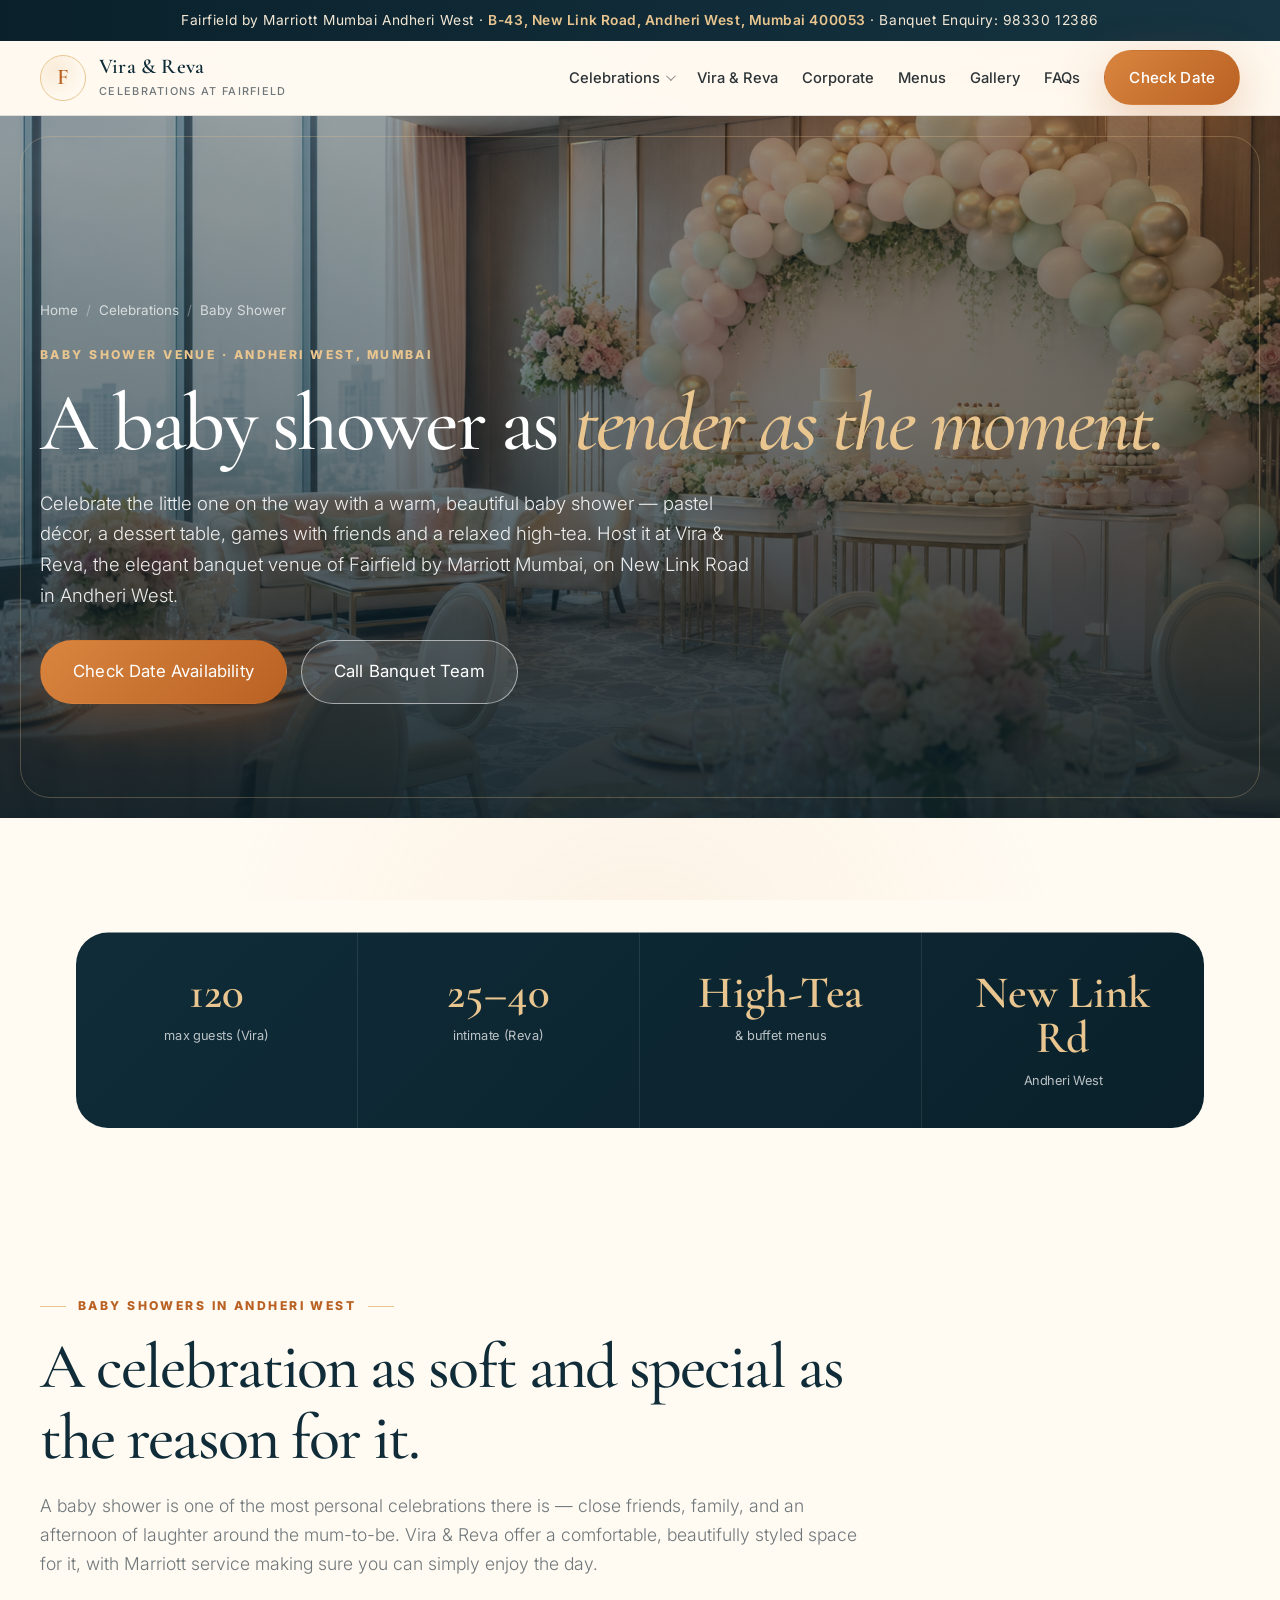
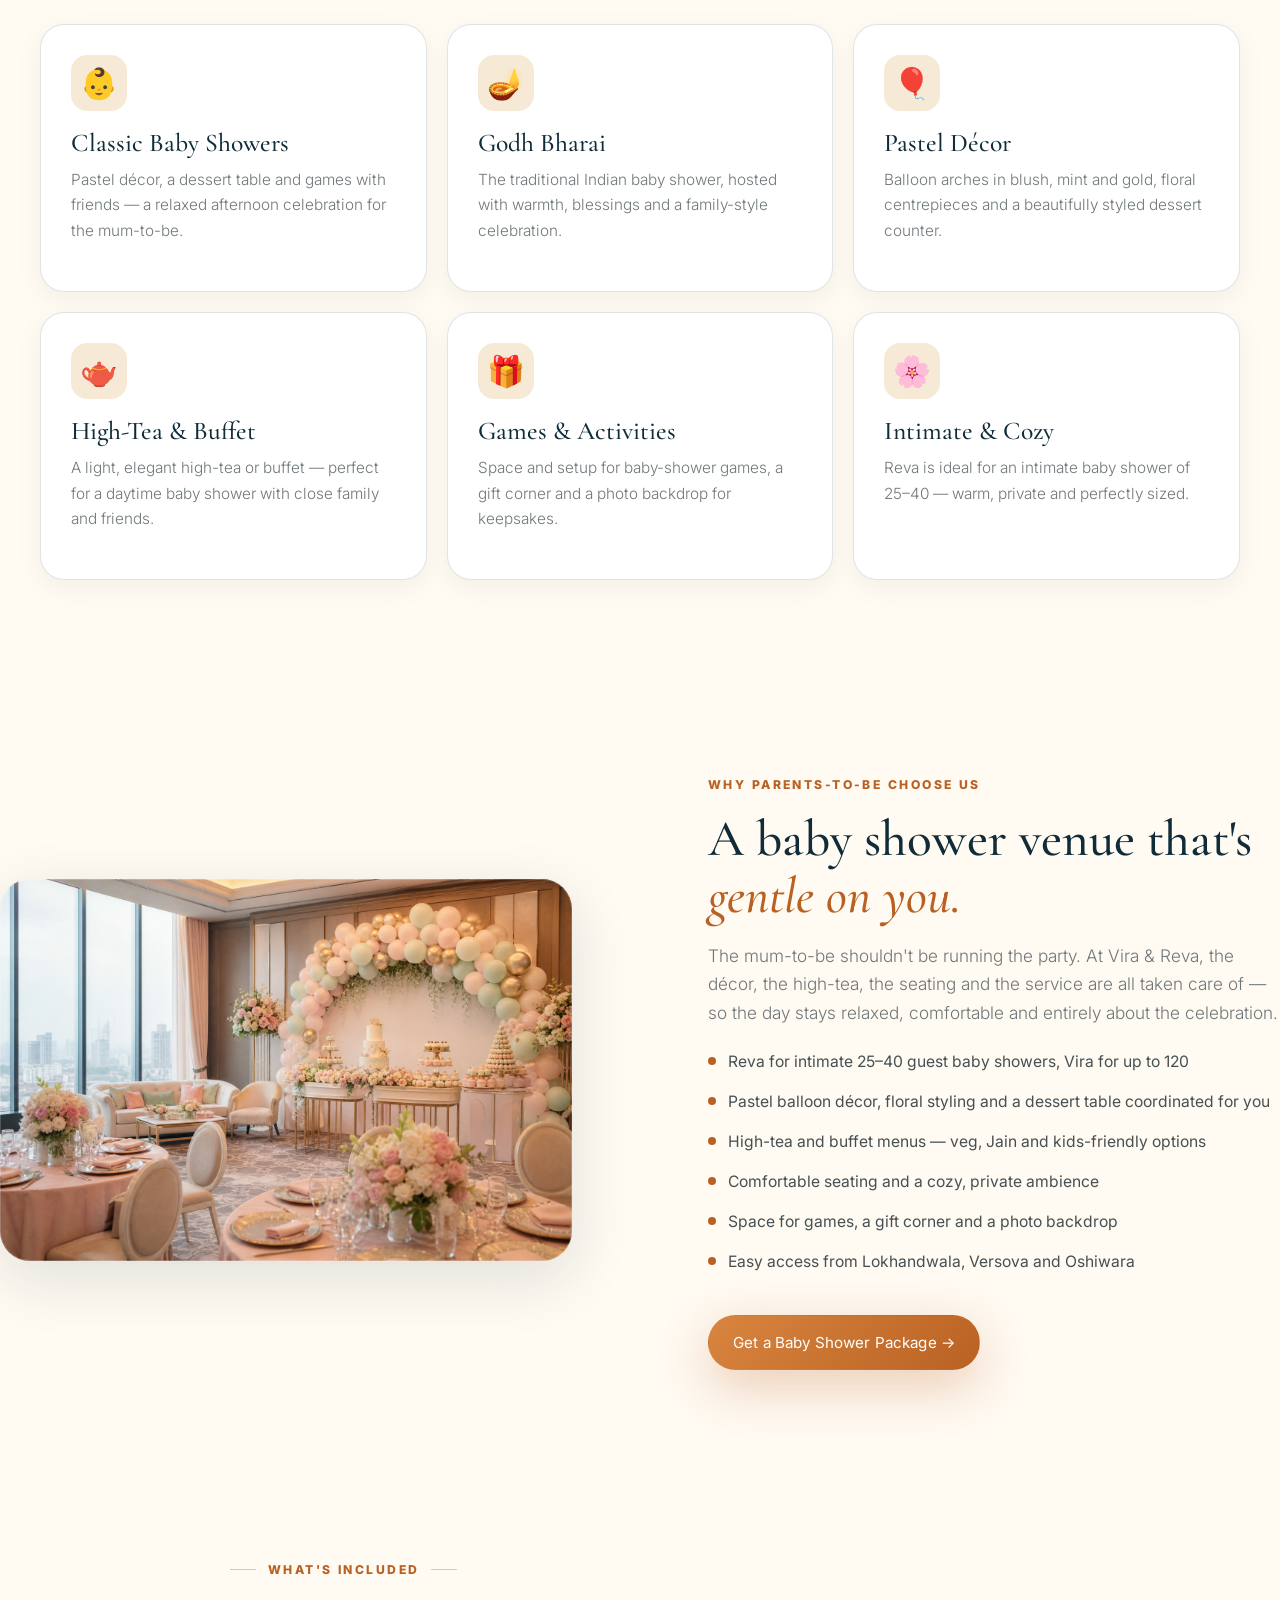
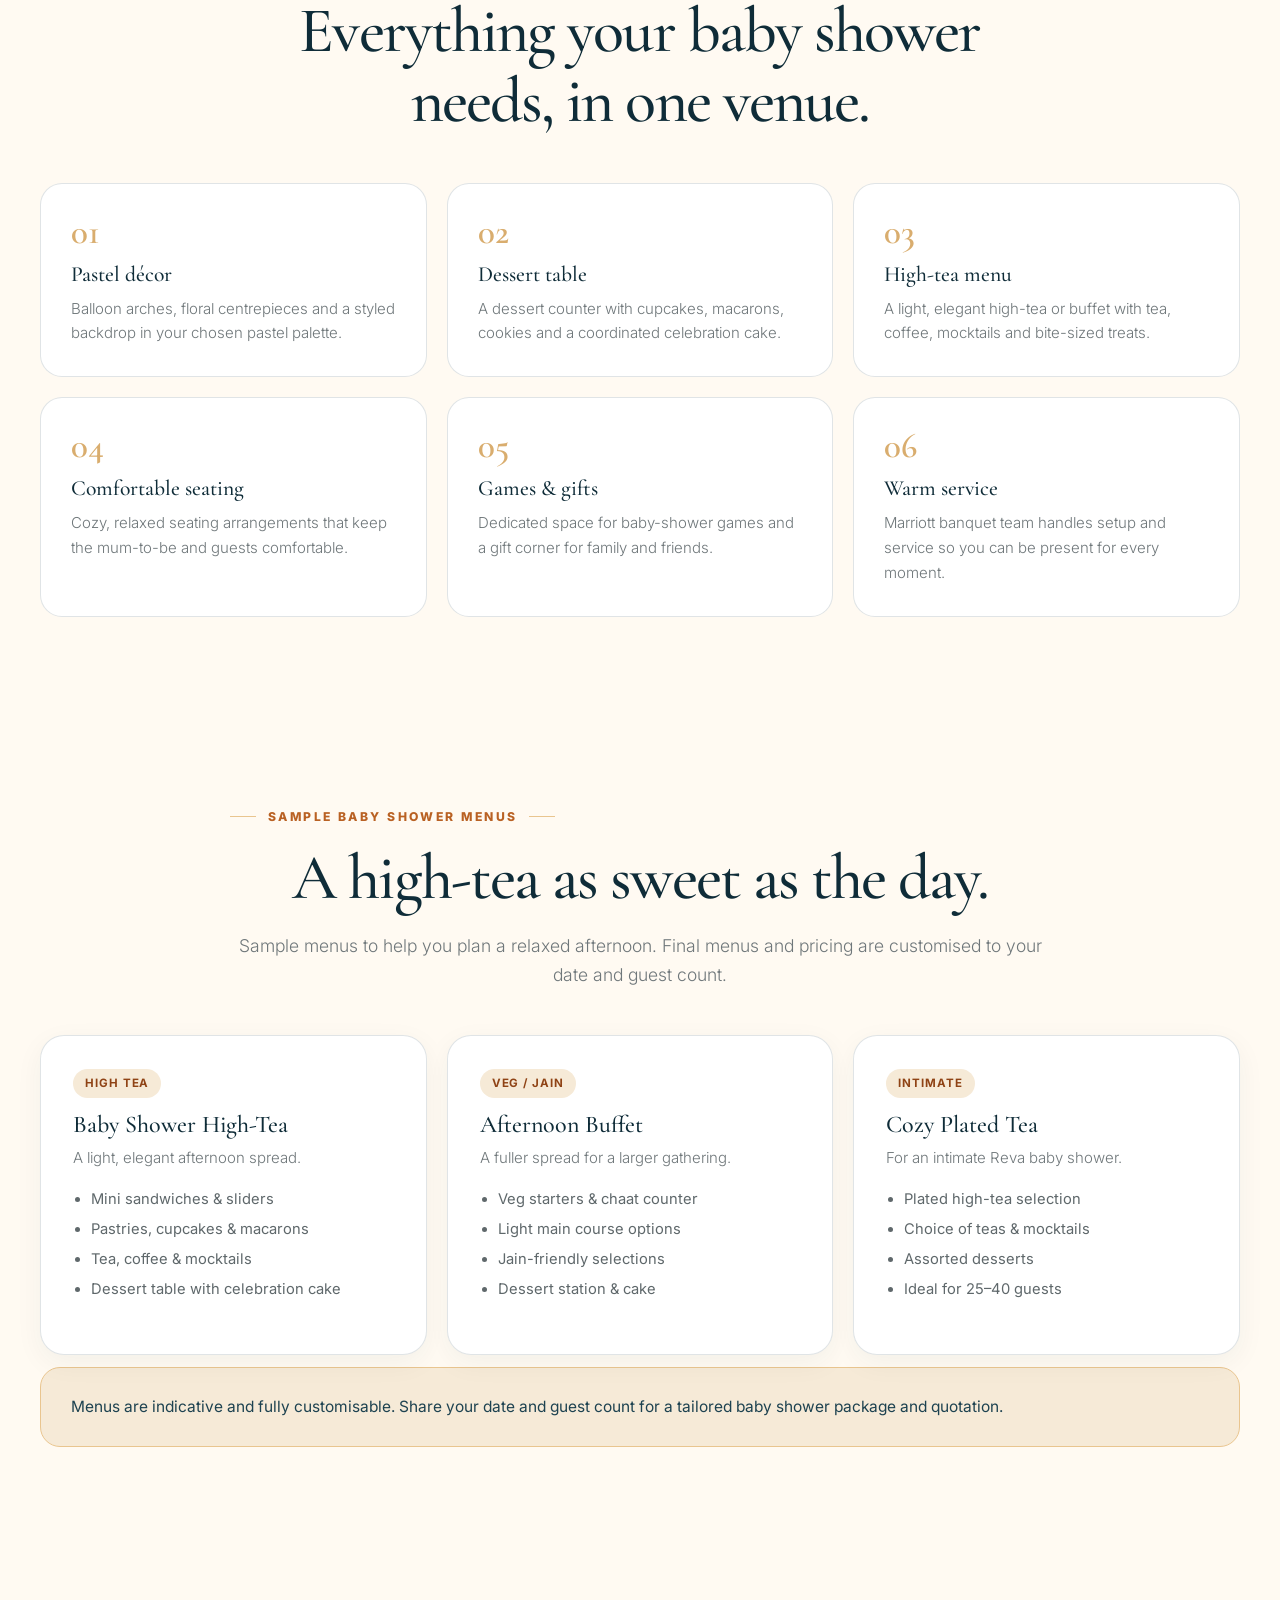
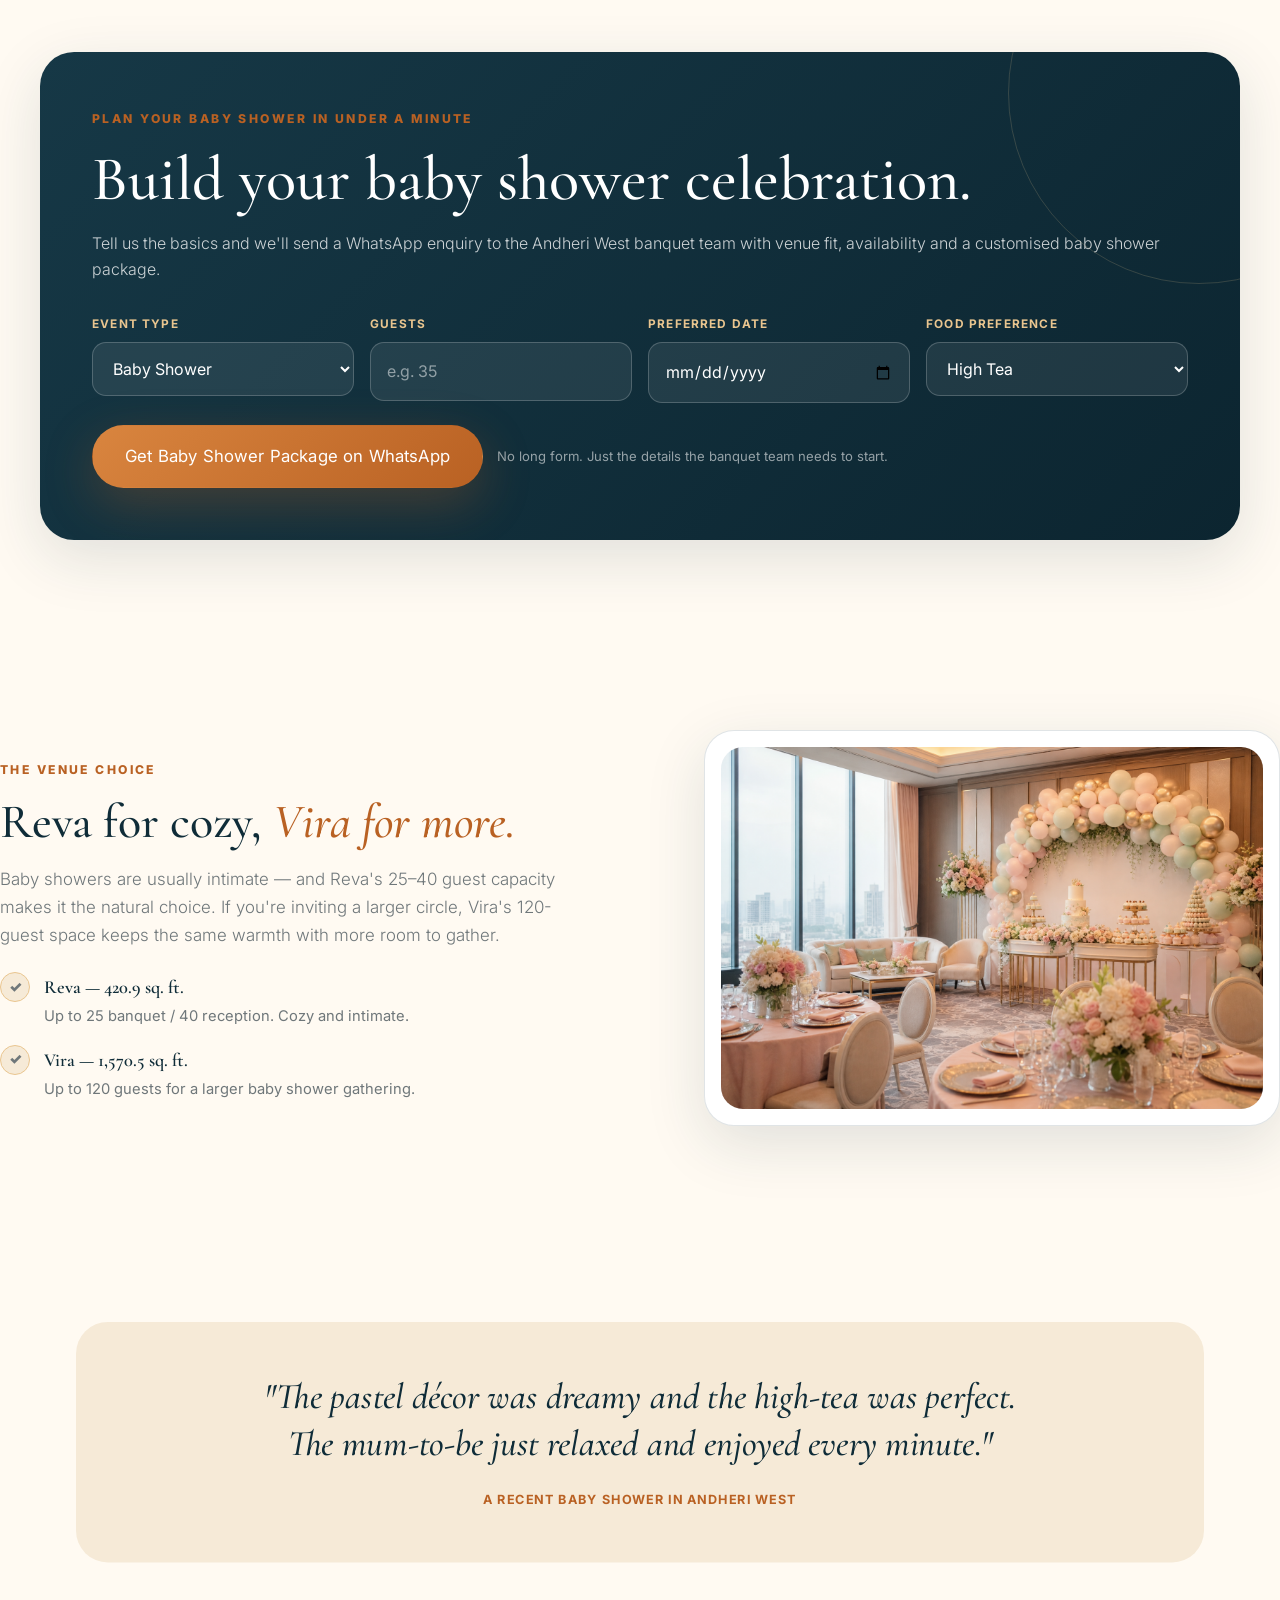
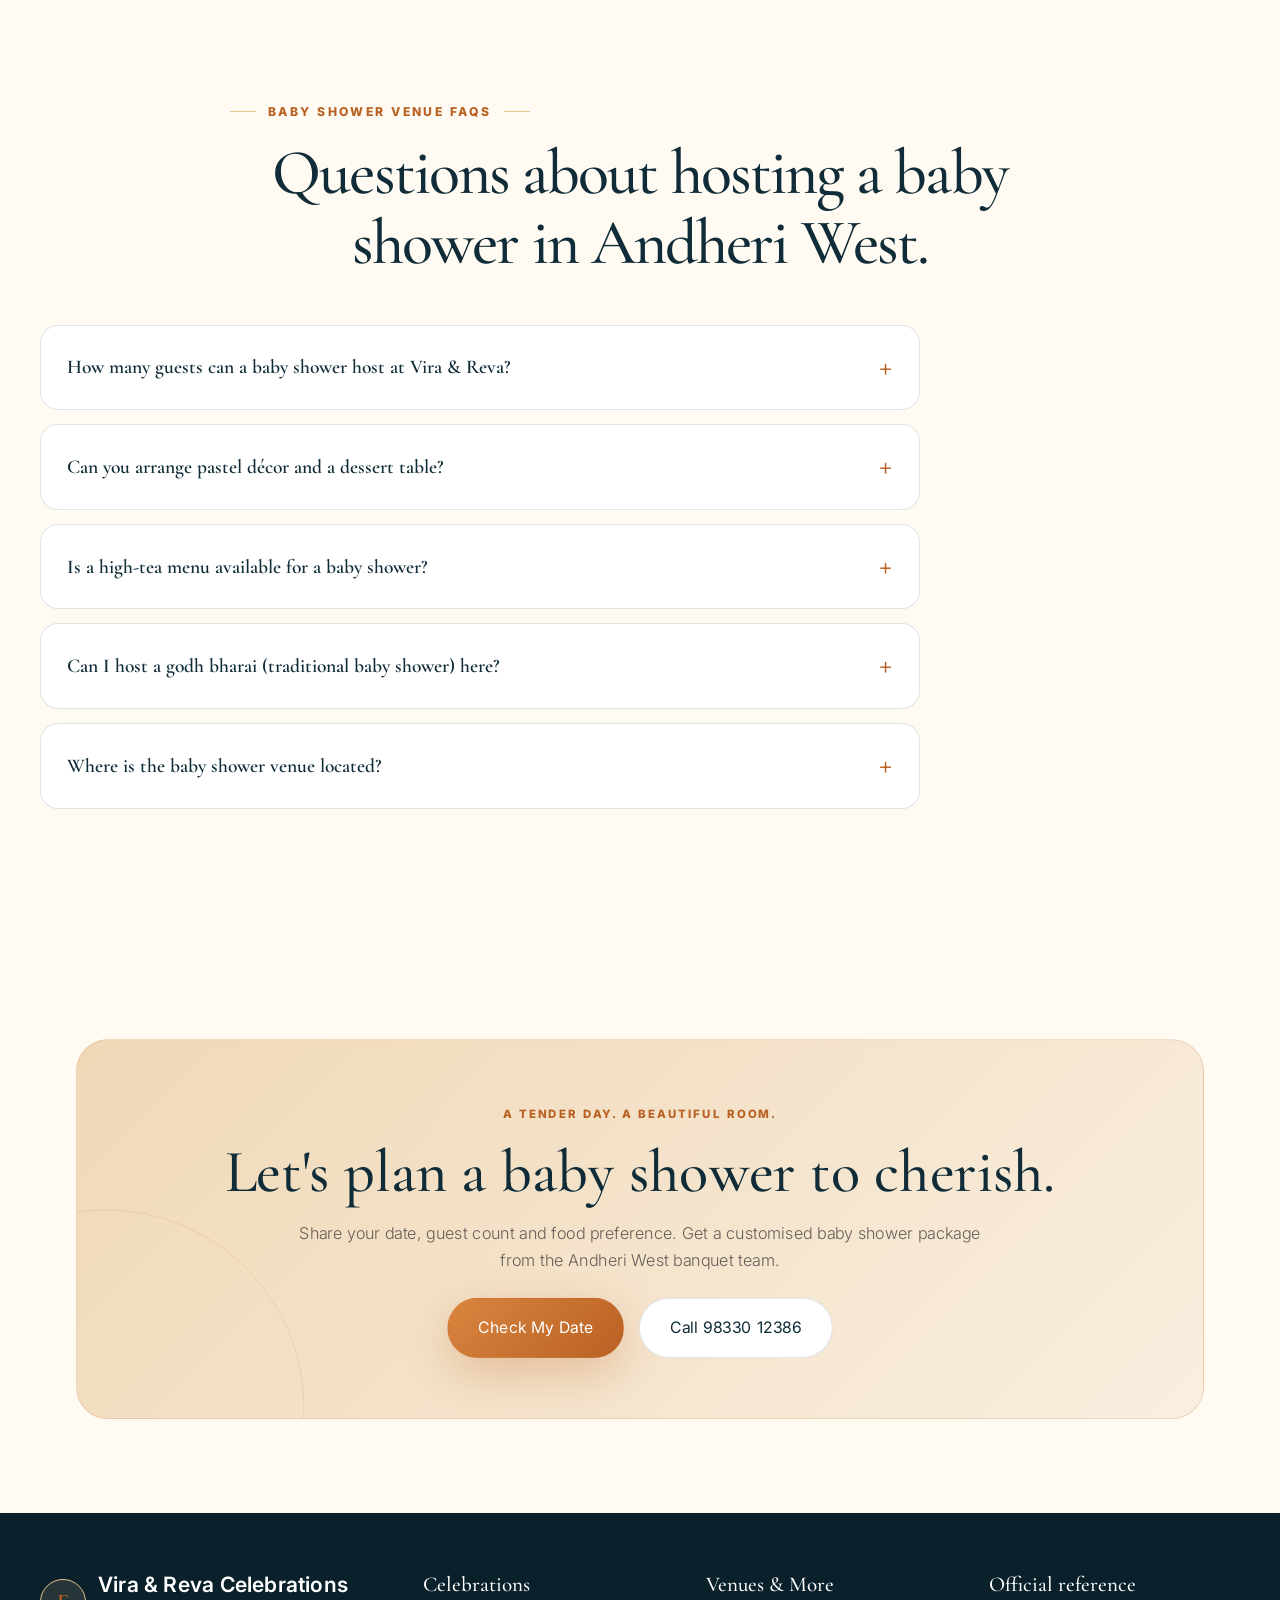
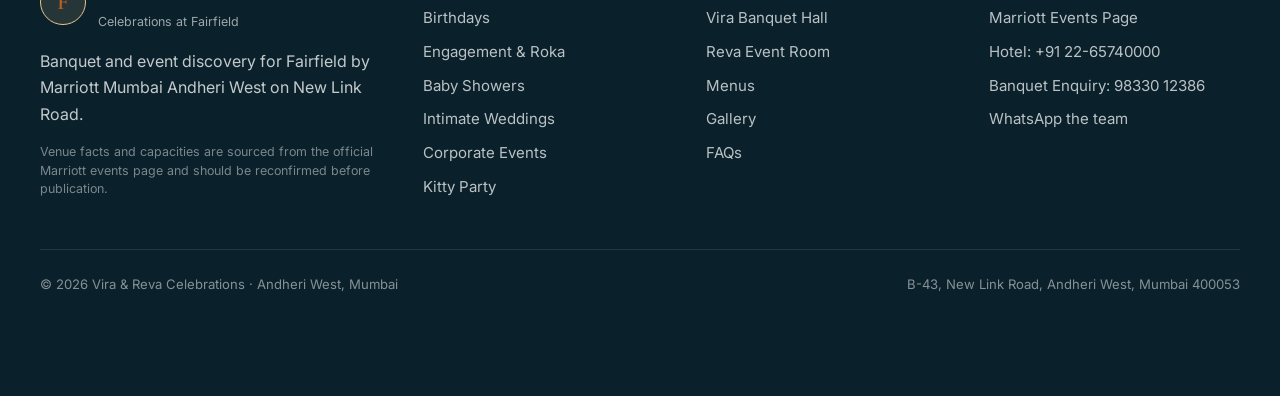
==== baby-shower-venue-andheri-west.html @ c3336419 "Add files via upload" ====
<!doctype html>
<html lang="en-IN">
<head>
<meta charset="utf-8">
<meta name="viewport" content="width=device-width,initial-scale=1">
<title>Baby Shower Venue in Andheri West | Vira &amp; Reva, Fairfield by Marriott Mumbai</title>
<meta name="description" content="Host a beautiful baby shower in Andheri West at Vira &amp; Reva, Fairfield by Marriott Mumbai. Pastel décor, dessert table, games &amp; high-tea — intimate venues for 25–120 guests on New Link Road. Veg/Jain menus. Check availability.">
<meta name="keywords" content="baby shower venue Andheri West, baby shower party hall Mumbai, godh bharai venue Andheri West, baby shower celebration New Link Road, baby shower venue Lokhandwala, intimate baby shower venue Andheri, Fairfield by Marriott baby shower, baby shower décor Mumbai">
<meta name="robots" content="index,follow,max-image-preview:large,max-snippet:-1,max-video-preview:-1">
<meta name="geo.region" content="IN-MH">
<meta name="geo.placename" content="Andheri West, Mumbai">
<meta name="geo.position" content="19.138959;72.832058">
<link rel="canonical" href="https://YOUR-DOMAIN.com/baby-shower-venue-andheri-west.html">
<meta property="og:title" content="Baby Shower Venue in Andheri West | Vira & Reva, Fairfield by Marriott">
<meta property="og:description" content="Beautiful baby showers at a premium Marriott banquet venue in Andheri West. Pastel décor, dessert table & high-tea. 25–120 guests, New Link Road.">
<meta property="og:type" content="website">
<meta property="og:locale" content="en_IN">
<meta property="og:image" content="assets/img/baby-shower.jpg">
<meta name="theme-color" content="#0f2c38">
<link rel="stylesheet" href="styles.css">
<script type="application/ld+json">
{
  "@context":"https://schema.org",
  "@type":"EventVenue",
  "name":"Vira & Reva — Baby Shower Venue at Fairfield by Marriott Mumbai Andheri West",
  "description":"Premium baby shower venue in Andheri West hosting warm, comfortable celebrations with customised seating, menus and décor for 25–120 guests.",
  "url":"https://YOUR-DOMAIN.com/baby-shower-venue-andheri-west.html",
  "image":"assets/img/baby-shower.jpg",
  "address":{"@type":"PostalAddress","streetAddress":"B-43, New Link Rd, Andheri West","addressLocality":"Mumbai","addressRegion":"Maharashtra","postalCode":"400053","addressCountry":"IN"},
  "telephone":"+91 22-65740000",
  "containedInPlace":{"@type":"Hotel","name":"Fairfield by Marriott Mumbai Andheri West"}
}
</script>
<script src="https://sites.super.myninja.ai/_assets/ninja-daytona-script.js"></script>
</head>
<body>
<div class="topbar">Fairfield by Marriott Mumbai Andheri West &middot; <b>B-43, New Link Road, Andheri West, Mumbai 400053</b> &middot; Banquet Enquiry: 98330 12386</div>
<nav class="nav"><div class="container nav-inner">
  <a class="brand" href="index.html"><span class="brandmark">F</span><span><span class="brand-name">Vira &amp; Reva</span><small>Celebrations at Fairfield</small></span></a>
  <button class="nav-toggle" aria-label="Menu"><span></span><span></span><span></span></button>
  <div class="nav-links">
    <div class="nav-drop"><a href="index.html#celebrations">Celebrations</a>
      <div class="nav-drop-panel">
        <a href="birthday-party-venue-andheri-west.html">Birthdays</a>
        <a href="engagement-venue-andheri-west.html">Engagement &amp; Roka</a>
        <a href="baby-shower-venue-andheri-west.html">Baby Showers</a>
        <a href="intimate-wedding-venue-andheri-west.html">Intimate Weddings</a>
        <a href="corporate-events-andheri-west.html">Corporate Events</a>
        <a href="kitty-party-venue-andheri-west.html">Kitty Party</a>
      </div>
    </div>
    <a href="index.html#venues">Vira &amp; Reva</a><a href="corporate-events-andheri-west.html">Corporate</a><a href="index.html#check-date">Menus</a><a href="index.html#check-date">Gallery</a><a href="#faq">FAQs</a><a class="btn btn-primary" href="#enquiry">Check Date</a>
  </div>
</div></nav>

<header class="page-hero" style="background-image:url('assets/img/baby-shower.jpg')">
  <span class="hero-orb o1"></span><span class="hero-orb o2"></span>
  <div class="container">
    <div class="breadcrumb"><a href="index.html">Home</a><span>/</span><a href="index.html#celebrations">Celebrations</a><span>/</span>Baby Shower</div>
    <div class="kicker">Baby shower venue &middot; Andheri West, Mumbai</div>
    <h1>A baby shower as <em>tender as the moment.</em></h1>
    <p>Celebrate the little one on the way with a warm, beautiful baby shower — pastel décor, a dessert table, games with friends and a relaxed high-tea. Host it at Vira &amp; Reva, the elegant banquet venue of Fairfield by Marriott Mumbai, on New Link Road in Andheri West.</p>
    <div class="page-hero-actions"><a class="btn btn-primary btn-lg" href="#enquiry">Check Date Availability</a><a class="btn btn-secondary btn-lg" href="tel:+919833012386">Call Banquet Team</a></div>
  </div>
</header>

<main>

<section class="section-sm"><div class="container">
  <div class="stats-band reveal scale">
    <div class="stat-cell"><b>120</b><span>max guests (Vira)</span></div>
    <div class="stat-cell"><b>25–40</b><span>intimate (Reva)</span></div>
    <div class="stat-cell"><b>High-Tea</b><span>&amp; buffet menus</span></div>
    <div class="stat-cell"><b>New Link Rd</b><span>Andheri West</span></div>
  </div>
</div></section>

<section class="section"><div class="container">
  <div class="section-head reveal"><div class="kicker ornament">Baby showers in Andheri West</div><h2>A celebration as soft and special as the reason for it.</h2><p>A baby shower is one of the most personal celebrations there is — close friends, family, and an afternoon of laughter around the mum-to-be. Vira &amp; Reva offer a comfortable, beautifully styled space for it, with Marriott service making sure you can simply enjoy the day.</p></div>

  <div class="cards">
    <div class="card reveal"><div class="icon">👶</div><h3>Classic Baby Showers</h3><p>Pastel décor, a dessert table and games with friends — a relaxed afternoon celebration for the mum-to-be.</p></div>
    <div class="card reveal d1"><div class="icon">🪔</div><h3>Godh Bharai</h3><p>The traditional Indian baby shower, hosted with warmth, blessings and a family-style celebration.</p></div>
    <div class="card reveal d2"><div class="icon">🎈</div><h3>Pastel Décor</h3><p>Balloon arches in blush, mint and gold, floral centrepieces and a beautifully styled dessert counter.</p></div>
    <div class="card reveal"><div class="icon">🫖</div><h3>High-Tea &amp; Buffet</h3><p>A light, elegant high-tea or buffet — perfect for a daytime baby shower with close family and friends.</p></div>
    <div class="card reveal d1"><div class="icon">🎁</div><h3>Games &amp; Activities</h3><p>Space and setup for baby-shower games, a gift corner and a photo backdrop for keepsakes.</p></div>
    <div class="card reveal d2"><div class="icon">🌸</div><h3>Intimate &amp; Cozy</h3><p>Reva is ideal for an intimate baby shower of 25–40 — warm, private and perfectly sized.</p></div>
  </div>
</div></section>

<section class="section-sm"><div class="container"><div class="feature-row">
  <div class="feature-img reveal left"><img src="assets/img/baby-shower.jpg" alt="Baby shower setup with pastel décor and dessert table at Vira & Reva, Andheri West"></div>
  <div class="feature-text reveal right">
    <div class="kicker">Why parents-to-be choose us</div>
    <h2>A baby shower venue that's <em>gentle on you.</em></h2>
    <p>The mum-to-be shouldn't be running the party. At Vira &amp; Reva, the décor, the high-tea, the seating and the service are all taken care of — so the day stays relaxed, comfortable and entirely about the celebration.</p>
    <ul class="feature-list">
      <li>Reva for intimate 25–40 guest baby showers, Vira for up to 120</li>
      <li>Pastel balloon décor, floral styling and a dessert table coordinated for you</li>
      <li>High-tea and buffet menus — veg, Jain and kids-friendly options</li>
      <li>Comfortable seating and a cozy, private ambience</li>
      <li>Space for games, a gift corner and a photo backdrop</li>
      <li>Easy access from Lokhandwala, Versova and Oshiwara</li>
    </ul>
    <a class="btn btn-primary" style="margin-top:24px" href="#enquiry">Get a Baby Shower Package →</a>
  </div>
</div></div></section>

<section class="section"><div class="container">
  <div class="section-head center reveal"><div class="kicker ornament">What's included</div><h2>Everything your baby shower needs, in one venue.</h2></div>
  <div class="why-grid">
    <div class="why-item reveal"><div class="num">01</div><h3>Pastel décor</h3><p>Balloon arches, floral centrepieces and a styled backdrop in your chosen pastel palette.</p></div>
    <div class="why-item reveal d1"><div class="num">02</div><h3>Dessert table</h3><p>A dessert counter with cupcakes, macarons, cookies and a coordinated celebration cake.</p></div>
    <div class="why-item reveal d2"><div class="num">03</div><h3>High-tea menu</h3><p>A light, elegant high-tea or buffet with tea, coffee, mocktails and bite-sized treats.</p></div>
    <div class="why-item reveal"><div class="num">04</div><h3>Comfortable seating</h3><p>Cozy, relaxed seating arrangements that keep the mum-to-be and guests comfortable.</p></div>
    <div class="why-item reveal d1"><div class="num">05</div><h3>Games &amp; gifts</h3><p>Dedicated space for baby-shower games and a gift corner for family and friends.</p></div>
    <div class="why-item reveal d2"><div class="num">06</div><h3>Warm service</h3><p>Marriott banquet team handles setup and service so you can be present for every moment.</p></div>
  </div>
</div></section>

<section class="section-sm"><div class="container">
  <div class="section-head center reveal"><div class="kicker ornament">Sample baby shower menus</div><h2>A high-tea as sweet as the day.</h2><p>Sample menus to help you plan a relaxed afternoon. Final menus and pricing are customised to your date and guest count.</p></div>
  <div class="menu-cards">
    <div class="menu-card reveal"><span class="tag">High Tea</span><h3>Baby Shower High-Tea</h3><p>A light, elegant afternoon spread.</p><ul><li>Mini sandwiches &amp; sliders</li><li>Pastries, cupcakes &amp; macarons</li><li>Tea, coffee &amp; mocktails</li><li>Dessert table with celebration cake</li></ul></div>
    <div class="menu-card reveal d1"><span class="tag">Veg / Jain</span><h3>Afternoon Buffet</h3><p>A fuller spread for a larger gathering.</p><ul><li>Veg starters &amp; chaat counter</li><li>Light main course options</li><li>Jain-friendly selections</li><li>Dessert station &amp; cake</li></ul></div>
    <div class="menu-card reveal d2"><span class="tag">Intimate</span><h3>Cozy Plated Tea</h3><p>For an intimate Reva baby shower.</p><ul><li>Plated high-tea selection</li><li>Choice of teas &amp; mocktails</li><li>Assorted desserts</li><li>Ideal for 25–40 guests</li></ul></div>
  </div>
  <p class="menu-note reveal">Menus are indicative and fully customisable. Share your date and guest count for a tailored baby shower package and quotation.</p>
</div></section>

<section id="enquiry" class="section"><div class="container"><div class="builder-wrap reveal">
  <div class="kicker">Plan your baby shower in under a minute</div>
  <h2>Build your baby shower celebration.</h2>
  <p>Tell us the basics and we'll send a WhatsApp enquiry to the Andheri West banquet team with venue fit, availability and a customised baby shower package.</p>
  <form id="celebration-builder" class="builder">
    <div class="field"><label>Event type</label><select name="event" required><option>Baby Shower</option><option>Godh Bharai</option></select></div>
    <div class="field"><label>Guests</label><input name="guests" type="number" min="10" max="120" placeholder="e.g. 35" required></div>
    <div class="field"><label>Preferred date</label><input name="date" type="date" required></div>
    <div class="field"><label>Food preference</label><select name="food" required><option>High Tea</option><option>Vegetarian</option><option>Jain</option><option>Buffet</option></select></div>
  </form>
  <div class="builder-actions"><button class="btn btn-primary btn-lg" form="celebration-builder">Get Baby Shower Package on WhatsApp</button><span class="privacy">No long form. Just the details the banquet team needs to start.</span></div>
</div></div></section>

<section class="section-sm"><div class="container"><div class="split">
  <div class="reveal left"><div class="kicker">The venue choice</div><h2 style="font-size:clamp(2rem,4vw,3rem);font-weight:500">Reva for cozy, <em>Vira for more.</em></h2><p style="color:var(--muted);font-size:1.06rem;font-weight:300">Baby showers are usually intimate — and Reva's 25–40 guest capacity makes it the natural choice. If you're inviting a larger circle, Vira's 120-guest space keeps the same warmth with more room to gather.</p>
  <div class="checks"><div class="check"><span class="tick">✓</span><div><b>Reva — 420.9 sq. ft.</b><br><span>Up to 25 banquet / 40 reception. Cozy and intimate.</span></div></div><div class="check"><span class="tick">✓</span><div><b>Vira — 1,570.5 sq. ft.</b><br><span>Up to 120 guests for a larger baby shower gathering.</span></div></div></div></div>
  <div class="poster reveal right"><img src="assets/img/baby-shower.jpg" alt="Intimate baby shower venue setup at Reva, Andheri West"></div>
</div></div></section>

<section class="section-sm"><div class="container"><div class="quote-band reveal scale"><blockquote>"The pastel décor was dreamy and the high-tea was perfect. The mum-to-be just relaxed and enjoyed every minute."</blockquote><cite>A recent baby shower in Andheri West</cite></div></div></section>

<section id="faq" class="section-sm"><div class="container"><div class="section-head center reveal"><div class="kicker ornament">Baby shower venue FAQs</div><h2>Questions about hosting a baby shower in Andheri West.</h2></div><div class="faq">
<details class="reveal"><summary>How many guests can a baby shower host at Vira &amp; Reva?</summary><p>Reva is ideal for intimate baby showers of 25–40 guests, while Vira can host up to 120 for a larger gathering.</p></details>
<details class="reveal"><summary>Can you arrange pastel décor and a dessert table?</summary><p>Yes. Balloon décor, floral styling, a dessert table and a celebration cake are coordinated as part of your package.</p></details>
<details class="reveal"><summary>Is a high-tea menu available for a baby shower?</summary><p>Yes. High-tea, buffet and plated options are available, with vegetarian and Jain-friendly selections.</p></details>
<details class="reveal"><summary>Can I host a godh bharai (traditional baby shower) here?</summary><p>Absolutely. The venue warmly hosts traditional godh bharai celebrations with family-style seating and catering.</p></details>
<details class="reveal"><summary>Where is the baby shower venue located?</summary><p>B-43, New Link Road, Andheri West, Mumbai 400053 — minutes from Lokhandwala, Versova and Oshiwara.</p></details>
</div></div></section>

<section class="section"><div class="container"><div class="cta reveal scale"><div class="kicker">A tender day. A beautiful room.</div><h2>Let's plan a baby shower to cherish.</h2><p>Share your date, guest count and food preference. Get a customised baby shower package from the Andheri West banquet team.</p><a class="btn btn-primary btn-lg" href="#enquiry">Check My Date</a> <a class="btn btn-light btn-lg" href="tel:+919833012386">Call 98330 12386</a></div></div></section>
</main>

<footer class="footer"><div class="container"><div class="footer-grid">
  <div><div class="footer-brand"><span class="brandmark">F</span><span><span class="brand-name">Vira &amp; Reva Celebrations</span><small>Celebrations at Fairfield</small></span></div><p>Banquet and event discovery for Fairfield by Marriott Mumbai Andheri West on New Link Road.</p><small>Venue facts and capacities are sourced from the official Marriott events page and should be reconfirmed before publication.</small></div>
  <div><h3>Celebrations</h3><a href="birthday-party-venue-andheri-west.html">Birthdays</a><a href="engagement-venue-andheri-west.html">Engagement &amp; Roka</a><a href="baby-shower-venue-andheri-west.html">Baby Showers</a><a href="intimate-wedding-venue-andheri-west.html">Intimate Weddings</a><a href="corporate-events-andheri-west.html">Corporate Events</a><a href="kitty-party-venue-andheri-west.html">Kitty Party</a></div>
  <div><h3>Venues &amp; More</h3><a href="index.html#venues">Vira Banquet Hall</a><a href="index.html#venues">Reva Event Room</a><a href="index.html#check-date">Menus</a><a href="index.html#check-date">Gallery</a><a href="#faq">FAQs</a></div>
  <div><h3>Official reference</h3><a href="https://www.marriott.com/en-us/hotels/bomff-fairfield-mumbai-andheri-west/events/" target="_blank" rel="noopener">Marriott Events Page</a><a href="tel:+912265740000">Hotel: +91 22-65740000</a><a href="tel:+919833012386">Banquet Enquiry: 98330 12386</a><a href="https://wa.me/919833012386" target="_blank" rel="noopener">WhatsApp the team</a></div>
</div>
<div class="footer-bottom"><span>&copy; 2026 Vira &amp; Reva Celebrations · Andheri West, Mumbai</span><span>B-43, New Link Road, Andheri West, Mumbai 400053</span></div>
</div></footer>

<div class="sticky-mobile"><a href="tel:+919833012386">Call</a><a class="wa" href="https://wa.me/919833012386" target="_blank" rel="noopener">WhatsApp</a><a class="book" href="#enquiry">Check Date</a></div>
<script src="script.js"></script>
</body></html>
---- styles.css ----
/* =========================================================
   Vira & Reva Celebrations — Master Stylesheet
   Fairfield by Marriott Mumbai Andheri West
   Premium UI/UX · Generative effects · Smooth transitions
   ========================================================= */

@import url('https://fonts.googleapis.com/css2?family=Cormorant+Garamond:ital,wght@0,400;0,500;0,600;0,700;1,400;1,500&family=Inter:wght@400;500;600;700;800;900&display=swap');

:root{
  --ink:#0f2c38;
  --ink-2:#1d4250;
  --ink-3:#2c5867;
  --paper:#fffaf2;
  --paper-2:#fbf3e7;
  --cream:#f6ead7;
  --cream-2:#f1dcc1;
  --champagne:#e9c58f;
  --champagne-2:#d9ad6e;
  --copper:#b96123;
  --copper-dark:#8f4315;
  --copper-light:#d9853f;
  --blush:#e8b9b3;
  --white:#ffffff;
  --muted:#6f777a;
  --muted-2:#8a9093;
  --line:rgba(22,52,66,.13);
  --line-soft:rgba(22,52,66,.07);
  --shadow-sm:0 6px 24px rgba(22,52,66,.08);
  --shadow:0 18px 60px rgba(22,52,66,.13);
  --shadow-lg:0 30px 90px rgba(22,52,66,.22);
  --shadow-glow:0 16px 50px rgba(185,97,35,.30);
  --radius:26px;
  --radius-lg:34px;
  --ease:cubic-bezier(.22,1,.36,1);
  --ease-out:cubic-bezier(.16,1,.3,1);
  --serif:'Cormorant Garamond',Georgia,'Times New Roman',serif;
  --sans:'Inter',ui-sans-serif,system-ui,-apple-system,BlinkMacSystemFont,"Segoe UI",sans-serif;
}

*{box-sizing:border-box}
html{scroll-behavior:smooth;-webkit-font-smoothing:antialiased;text-rendering:optimizeLegibility}
body{margin:0;background:var(--paper);color:#2d3437;font-family:var(--sans);line-height:1.65;overflow-x:hidden}
a{color:inherit;text-decoration:none}
img{max-width:100%;display:block}
::selection{background:var(--champagne);color:var(--ink)}

.container{width:min(1200px,calc(100% - 40px));margin:auto}
.container-narrow{width:min(860px,calc(100% - 40px));margin:auto}

body:before{
  content:"";position:fixed;inset:0;z-index:-2;pointer-events:none;
  background:
    radial-gradient(900px 600px at 85% -5%,rgba(233,197,143,.22),transparent 60%),
    radial-gradient(800px 700px at -10% 30%,rgba(185,97,35,.07),transparent 55%),
    radial-gradient(700px 700px at 50% 110%,rgba(233,197,143,.14),transparent 60%);
}

.topbar{background:linear-gradient(90deg,#0a212b,#163442);color:#f3e8d6;font-size:.86rem;padding:9px 0;text-align:center;letter-spacing:.04em}
.topbar b{color:var(--champagne);font-weight:600}

.nav{position:sticky;top:0;z-index:60;backdrop-filter:blur(14px) saturate(1.4);-webkit-backdrop-filter:blur(14px) saturate(1.4);background:rgba(255,250,242,.86);border-bottom:1px solid var(--line);transition:box-shadow .3s var(--ease),background .3s var(--ease)}
.nav.scrolled{box-shadow:0 10px 40px rgba(22,52,66,.10);background:rgba(255,250,242,.95)}
.nav-inner{min-height:74px;display:flex;align-items:center;justify-content:space-between;gap:20px}
.brand{display:flex;align-items:center;gap:13px;font-weight:700;color:var(--ink);font-family:var(--serif)}
.brandmark{width:46px;height:46px;border-radius:50%;border:1.5px solid var(--champagne);display:grid;place-items:center;font-family:var(--serif);color:var(--copper);font-size:1.4rem;font-weight:600;background:radial-gradient(circle at 30% 30%,rgba(233,197,143,.25),transparent 70%);transition:transform .5s var(--ease)}
.brand:hover .brandmark{transform:rotate(20deg) scale(1.05)}
.brand-name{font-size:1.32rem;line-height:1.05;font-weight:600;letter-spacing:.01em}
.brand small{display:block;font-weight:500;color:var(--muted);font-size:.68rem;letter-spacing:.12em;text-transform:uppercase;font-family:var(--sans);margin-top:2px}
.nav-links{display:flex;gap:24px;align-items:center;font-size:.92rem;font-weight:500}
.nav-links a{position:relative;transition:color .25s var(--ease)}
.nav-links>a:not(.btn):after{content:"";position:absolute;left:0;bottom:-6px;width:0;height:2px;background:var(--copper);border-radius:2px;transition:width .3s var(--ease)}
.nav-links>a:not(.btn):hover{color:var(--copper)}
.nav-links>a:not(.btn):hover:after{width:100%}
.nav-drop{position:relative}
.nav-drop>a{display:inline-flex;align-items:center;gap:6px}
.nav-drop>a:after{content:"";width:6px;height:6px;border-right:1.5px solid currentColor;border-bottom:1.5px solid currentColor;transform:rotate(45deg) translateY(-2px);opacity:.55;position:static}
.nav-drop-panel{position:absolute;top:calc(100% + 16px);left:50%;transform:translateX(-50%) translateY(8px);min-width:250px;background:#fff;border:1px solid var(--line);border-radius:18px;box-shadow:var(--shadow);padding:10px;display:grid;gap:2px;opacity:0;visibility:hidden;transition:.22s var(--ease)}
.nav-drop-panel a{display:block;padding:10px 14px;border-radius:11px;font-size:.88rem;color:var(--ink-2);font-family:var(--sans)}
.nav-drop-panel a:hover{background:var(--cream);color:var(--copper-dark);transform:translateX(3px)}
.nav-drop:hover .nav-drop-panel,.nav-drop:focus-within .nav-drop-panel{opacity:1;visibility:visible;transform:translateX(-50%) translateY(0)}
.nav-toggle{display:none;background:none;border:0;cursor:pointer;width:42px;height:42px;border-radius:12px}
.nav-toggle span{display:block;width:22px;height:2px;background:var(--ink);margin:4px auto;transition:.3s var(--ease)}
.nav-toggle.open span:nth-child(1){transform:translateY(6px) rotate(45deg)}
.nav-toggle.open span:nth-child(2){opacity:0}
.nav-toggle.open span:nth-child(3){transform:translateY(-6px) rotate(-45deg)}

.btn{display:inline-flex;align-items:center;justify-content:center;gap:9px;padding:14px 24px;border-radius:999px;font-weight:700;border:1px solid transparent;transition:.35s var(--ease);cursor:pointer;font:inherit;font-size:.95rem;letter-spacing:.01em;position:relative;overflow:hidden}
.btn-primary{background:linear-gradient(135deg,var(--copper-light),var(--copper));color:#fff;box-shadow:var(--shadow-glow)}
.btn-primary:hover{transform:translateY(-2px);box-shadow:0 22px 60px rgba(185,97,35,.42)}
.btn-primary:active{transform:translateY(0)}
.btn-primary:before{content:"";position:absolute;top:0;left:-120%;width:60%;height:100%;background:linear-gradient(90deg,transparent,rgba(255,255,255,.45),transparent);transform:skewX(-20deg);transition:left .6s var(--ease)}
.btn-primary:hover:before{left:140%}
.btn-secondary{border-color:rgba(255,255,255,.55);color:#fff;background:rgba(255,255,255,.10);backdrop-filter:blur(6px)}
.btn-secondary:hover{background:rgba(255,255,255,.18);transform:translateY(-2px)}
.btn-light{background:#fff;color:var(--ink);border-color:var(--line)}
.btn-light:hover{transform:translateY(-2px);box-shadow:var(--shadow-sm);border-color:var(--champagne)}
.btn-ghost{background:transparent;color:var(--copper);border-color:var(--champagne)}
.btn-ghost:hover{background:var(--cream);transform:translateY(-2px)}
.btn-lg{padding:17px 32px;font-size:1.05rem}

.hero{min-height:88vh;position:relative;display:flex;align-items:center;overflow:hidden;background:linear-gradient(95deg,rgba(10,30,38,.95) 0%,rgba(10,30,38,.82) 42%,rgba(10,30,38,.30) 78%),url('assets/img/hero-banquet.jpg') center/cover no-repeat fixed}
.hero:after{content:"";position:absolute;inset:20px;border:1px solid rgba(233,197,143,.32);border-radius:30px;pointer-events:none;animation:heroFrameIn 1.2s var(--ease) both}
.hero-content{position:relative;z-index:2;max-width:760px;color:#fff;padding:120px 0 130px}
.hero .kicker{color:var(--champagne)}
.hero h1{color:#fff;font-size:clamp(3rem,7vw,6.4rem);font-weight:500;letter-spacing:-.035em;font-family:var(--serif);line-height:1.02}
.hero h1 em{color:var(--champagne);font-style:italic;position:relative;display:inline-block}
.hero h1 em:after{content:"";position:absolute;left:0;bottom:6px;width:100%;height:2px;background:var(--champagne);transform:scaleX(0);transform-origin:left;animation:underline 1s var(--ease) .9s both}
.hero-copy{font-size:1.18rem;max-width:680px;color:rgba(255,255,255,.9);margin:26px 0 32px;font-weight:300}
.hero-actions{display:flex;gap:14px;flex-wrap:wrap}
.hero-proof{display:grid;grid-template-columns:repeat(4,1fr);gap:14px;margin-top:46px;max-width:820px}
.proof{border:1px solid rgba(255,255,255,.22);background:rgba(255,255,255,.09);backdrop-filter:blur(6px);padding:16px 16px;border-radius:18px;transition:.3s var(--ease)}
.proof:hover{background:rgba(255,255,255,.15);transform:translateY(-3px)}
.proof strong{display:block;font-size:1.12rem;font-family:var(--serif);font-weight:600;color:#fff}
.proof span{font-size:.8rem;color:rgba(255,255,255,.78)}
.hero .kicker,.hero h1,.hero-copy,.hero-actions,.hero-proof{opacity:0;animation:fadeUp .9s var(--ease) both}
.hero .kicker{animation-delay:.1s}
.hero h1{animation-delay:.25s}
.hero-copy{animation-delay:.45s}
.hero-actions{animation-delay:.6s}
.hero-proof{animation-delay:.75s}
.hero-orb{position:absolute;border-radius:50%;filter:blur(60px);opacity:.5;pointer-events:none;animation:floatOrb 14s ease-in-out infinite}
.hero-orb.o1{width:300px;height:300px;background:rgba(233,197,143,.35);top:10%;right:8%}
.hero-orb.o2{width:240px;height:240px;background:rgba(185,97,35,.25);bottom:12%;left:6%;animation-delay:-5s}

.page-hero{position:relative;min-height:78vh;display:flex;align-items:flex-end;overflow:hidden;color:#fff;padding:140px 0 70px;background-size:cover;background-position:center}
.page-hero:before{content:"";position:absolute;inset:0;background:linear-gradient(180deg,rgba(10,30,38,.42) 0%,rgba(10,30,38,.55) 45%,rgba(10,30,38,.9) 100%);z-index:1}
.page-hero:after{content:"";position:absolute;inset:20px;border:1px solid rgba(233,197,143,.28);border-radius:30px;pointer-events:none;z-index:2;animation:heroFrameIn 1.2s var(--ease) both}
.page-hero .container{position:relative;z-index:3}
.page-hero .kicker{color:var(--champagne);opacity:0;animation:fadeUp .8s var(--ease) .2s both}
.page-hero h1{color:#fff;font-size:clamp(2.8rem,6.4vw,5.4rem);font-weight:500;letter-spacing:-.03em;font-family:var(--serif);line-height:1.04;opacity:0;animation:fadeUp .8s var(--ease) .35s both}
.page-hero h1 em{color:var(--champagne);font-style:italic}
.page-hero p{max-width:720px;color:rgba(255,255,255,.9);font-size:1.16rem;font-weight:300;margin:22px 0 0;opacity:0;animation:fadeUp .8s var(--ease) .5s both}
.page-hero-actions{margin-top:30px;display:flex;gap:14px;flex-wrap:wrap;opacity:0;animation:fadeUp .8s var(--ease) .65s both}
.breadcrumb{display:flex;gap:8px;align-items:center;font-size:.84rem;color:rgba(255,255,255,.7);margin-bottom:18px;flex-wrap:wrap}
.breadcrumb a:hover{color:var(--champagne)}
.breadcrumb span{opacity:.5}

.kicker{text-transform:uppercase;letter-spacing:.2em;font-size:.76rem;font-weight:800;color:var(--copper);margin-bottom:16px;font-family:var(--sans);display:inline-block}
.kicker.ornament{display:flex;align-items:center;gap:12px}
.kicker.ornament:before,.kicker.ornament:after{content:"";width:26px;height:1px;background:var(--champagne);display:inline-block}

h1,h2,h3,h4{font-family:var(--serif);line-height:1.1;margin:0;color:var(--ink);font-weight:500}
h2 em,h3 em{color:var(--copper);font-style:italic}

.section{padding:110px 0}
.section-sm{padding:80px 0}
.section-head{max-width:820px;margin-bottom:46px}
.section-head.center{margin-inline:auto;text-align:center}
.section-head h2{font-size:clamp(2.4rem,5vw,4.1rem);font-weight:500;letter-spacing:-.03em}
.section-head p{color:var(--muted);font-size:1.1rem;margin:18px 0 0;font-weight:300}

.quick-answer{margin-top:-64px;position:relative;z-index:6}
.quick-grid{background:#fff;border:1px solid var(--line);box-shadow:var(--shadow);border-radius:var(--radius-lg);display:grid;grid-template-columns:1.2fr repeat(4,1fr);overflow:hidden}
.quick-intro{padding:34px 32px}
.quick-intro strong{color:var(--ink);font-size:1.08rem;font-family:var(--serif);font-weight:600}
.quick-intro p{font-size:.92rem;color:var(--muted);margin:10px 0 0;line-height:1.55}
.quick-stat{padding:34px 26px;border-left:1px solid var(--line);display:flex;flex-direction:column;justify-content:center;transition:background .3s var(--ease)}
.quick-stat:hover{background:var(--paper-2)}
.quick-stat b{display:block;font-size:1.6rem;color:var(--copper);font-family:var(--serif);font-weight:600;line-height:1}
.quick-stat span{font-size:.8rem;color:var(--muted);margin-top:8px;line-height:1.4}

.cards{display:grid;grid-template-columns:repeat(3,1fr);gap:20px}
.card{background:#fff;border:1px solid var(--line);border-radius:24px;padding:30px;box-shadow:0 8px 28px rgba(22,52,66,.05);transition:.4s var(--ease);position:relative;overflow:hidden}
.card:before{content:"";position:absolute;left:0;top:0;width:4px;height:0;background:linear-gradient(var(--copper-light),var(--copper));transition:height .45s var(--ease)}
.card:hover{transform:translateY(-8px);box-shadow:var(--shadow);border-color:var(--champagne)}
.card:hover:before{height:100%}
.card .icon{font-size:1.9rem;margin-bottom:18px;display:inline-grid;place-items:center;width:56px;height:56px;border-radius:16px;background:var(--cream);transition:.4s var(--ease)}
.card:hover .icon{transform:rotate(-8deg) scale(1.08);background:linear-gradient(135deg,var(--champagne),var(--cream))}
.card h3{font-size:1.6rem;margin-bottom:10px;font-family:var(--serif)}
.card p{color:var(--muted);margin:0 0 18px;font-size:.96rem;font-weight:300}
.text-link{color:var(--copper);font-weight:700;font-size:.92rem;display:inline-flex;align-items:center;gap:6px;transition:gap .3s var(--ease)}
.card:hover .text-link{gap:11px}

.venues{display:grid;grid-template-columns:1fr 1fr;gap:24px}
.venue{background:linear-gradient(150deg,var(--ink),#0a212b);color:#fff;border-radius:32px;padding:42px;position:relative;overflow:hidden;transition:.4s var(--ease);min-height:360px}
.venue:nth-child(2){background:linear-gradient(150deg,#efe0ca,#f6ead7);color:var(--ink)}
.venue:hover{transform:translateY(-6px);box-shadow:var(--shadow-lg)}
.venue:after{content:"";position:absolute;width:260px;height:260px;border:1px solid rgba(233,197,143,.30);border-radius:50%;right:-90px;bottom:-90px;transition:.6s var(--ease)}
.venue:hover:after{transform:scale(1.25)}
.venue h3{color:inherit;font-size:2.8rem;font-family:var(--serif);font-weight:600}
.venue .tag{display:inline-block;border:1px solid currentColor;border-radius:999px;padding:5px 12px;font-size:.74rem;opacity:.75;margin-bottom:22px;letter-spacing:.1em;text-transform:uppercase;font-family:var(--sans);font-weight:600}
.venue p{max-width:600px;opacity:.84;font-weight:300;font-size:1.02rem}
.venue-stats{display:grid;grid-template-columns:repeat(3,1fr);gap:12px;margin:26px 0}
.venue-stat{padding:16px;border-radius:16px;background:rgba(255,255,255,.08);border:1px solid rgba(255,255,255,.14);transition:.3s var(--ease)}
.venue-stat:hover{background:rgba(255,255,255,.14);transform:translateY(-2px)}
.venue:nth-child(2) .venue-stat{background:rgba(255,255,255,.5);border-color:rgba(22,52,66,.10)}
.venue-stat strong{display:block;font-size:1.5rem;font-family:var(--serif);font-weight:600}
.venue-stat span{font-size:.78rem;opacity:.72}

.builder-wrap{background:linear-gradient(135deg,#163846,#0c2530);border-radius:var(--radius-lg);padding:52px;color:#fff;box-shadow:var(--shadow);position:relative;overflow:hidden}
.builder-wrap:before{content:"";position:absolute;width:380px;height:380px;border:1px solid rgba(233,197,143,.18);border-radius:50%;right:-150px;top:-150px}
.builder-wrap h2{color:#fff;font-size:clamp(2.3rem,5vw,3.9rem);font-weight:500}
.builder-wrap p{color:rgba(255,255,255,.78);font-weight:300}
.builder{display:grid;grid-template-columns:repeat(4,1fr);gap:16px;margin-top:32px;position:relative;z-index:2}
.field label{display:block;font-size:.74rem;text-transform:uppercase;letter-spacing:.1em;margin-bottom:8px;color:var(--champagne);font-weight:700}
.field input,.field select{width:100%;padding:15px 16px;border-radius:14px;border:1px solid rgba(255,255,255,.20);background:rgba(255,255,255,.08);color:#fff;font:inherit;outline:none;transition:.25s var(--ease)}
.field input::placeholder{color:rgba(255,255,255,.5)}
.field input:focus,.field select:focus{border-color:var(--champagne);background:rgba(255,255,255,.14);box-shadow:0 0 0 3px rgba(233,197,143,.18)}
.field select option{color:#222}
.builder-actions{display:flex;gap:14px;align-items:center;margin-top:22px;flex-wrap:wrap;position:relative;z-index:2}
.privacy{font-size:.82rem;color:rgba(255,255,255,.56)}

.split{display:grid;grid-template-columns:1fr 1fr;gap:48px;align-items:center}
.poster{padding:16px;background:#fff;border:1px solid var(--line);border-radius:30px;box-shadow:var(--shadow);overflow:hidden}
.poster img{border-radius:22px;transition:transform 1.2s var(--ease)}
.poster:hover img{transform:scale(1.04)}
.checks{display:grid;gap:16px;margin-top:22px}
.check{display:flex;gap:14px;align-items:flex-start}
.check b{color:var(--ink);font-family:var(--serif);font-size:1.15rem;font-weight:600}
.check span{color:var(--muted);font-size:.92rem}
.tick{width:30px;height:30px;flex:0 0 30px;border-radius:50%;background:var(--cream);display:grid;place-items:center;color:var(--copper);font-weight:900;font-size:.85rem;border:1px solid var(--champagne)}

.flow{display:grid;grid-template-columns:repeat(4,1fr);gap:18px}
.step{padding:30px 26px;border-top:3px solid var(--champagne);background:#fff;border-radius:0 0 22px 22px;border-left:1px solid var(--line);border-right:1px solid var(--line);border-bottom:1px solid var(--line);transition:.35s var(--ease)}
.step:hover{transform:translateY(-6px);box-shadow:var(--shadow-sm)}
.step span{font-size:.72rem;color:var(--copper);font-weight:800;letter-spacing:.12em}
.step h3{font-size:1.4rem;margin:8px 0;font-family:var(--serif)}
.step p{font-size:.92rem;color:var(--muted);margin:0;font-weight:300}

.faq{display:grid;gap:14px;max-width:880px}
.faq details{background:#fff;border:1px solid var(--line);border-radius:18px;padding:22px 26px;transition:.3s var(--ease)}
.faq details:hover{border-color:var(--champagne)}
.faq details[open]{box-shadow:var(--shadow-sm);border-color:var(--champagne)}
.faq summary{font-weight:600;color:var(--ink);cursor:pointer;font-family:var(--serif);font-size:1.22rem;list-style:none;display:flex;justify-content:space-between;align-items:center;gap:14px}
.faq summary::-webkit-details-marker{display:none}
.faq summary:after{content:"+";font-size:1.5rem;color:var(--copper);font-weight:300;transition:transform .3s var(--ease);font-family:var(--sans)}
.faq details[open] summary:after{transform:rotate(45deg)}
.faq p{color:var(--muted);margin:14px 0 0;font-weight:300;line-height:1.6}

.cta{background:linear-gradient(135deg,#f0d8b7,#f9efdf);border:1px solid rgba(185,97,35,.18);border-radius:var(--radius-lg);padding:64px;text-align:center;position:relative;overflow:hidden}
.cta:before{content:"";position:absolute;width:420px;height:420px;border:1px solid rgba(185,97,35,.14);border-radius:50%;left:-180px;bottom:-200px}
.cta h2{font-size:clamp(2.5rem,5vw,4.3rem);font-weight:500}
.cta p{max-width:740px;margin:16px auto 26px;color:#665f58;font-weight:300;font-size:1.08rem}
.cta .btn{margin:0 6px}

.footer{background:#0a212b;color:rgba(255,255,255,.76);padding:60px 0 100px}
.footer-grid{display:grid;grid-template-columns:1.4fr 1fr 1fr 1fr;gap:32px}
.footer h3{color:#fff;font-size:1.32rem;margin-bottom:10px;font-family:var(--serif)}
.footer a{display:block;margin:9px 0;color:rgba(255,255,255,.72);font-size:.94rem;transition:.25s var(--ease)}
.footer a:hover{color:var(--champagne);transform:translateX(4px)}
.footer small{color:rgba(255,255,255,.46);font-size:.78rem;line-height:1.5;display:block;margin-top:14px}
.footer-brand{display:flex;align-items:center;gap:12px;margin-bottom:14px}
.footer-brand .brandmark{background:rgba(233,197,143,.12)}
.footer-brand .brand-name{color:#fff}
.footer-brand small{color:rgba(255,255,255,.6)}
.footer-bottom{margin-top:40px;padding-top:24px;border-top:1px solid rgba(255,255,255,.10);font-size:.82rem;color:rgba(255,255,255,.5);display:flex;justify-content:space-between;flex-wrap:wrap;gap:10px}

.sticky-mobile{display:none}

.reveal{opacity:0;transform:translateY(36px);transition:opacity .9s var(--ease),transform .9s var(--ease)}
.reveal.in{opacity:1;transform:none}
.reveal.d1{transition-delay:.08s}
.reveal.d2{transition-delay:.16s}
.reveal.d3{transition-delay:.24s}
.reveal.d4{transition-delay:.32s}
.reveal.d5{transition-delay:.40s}
.reveal.d6{transition-delay:.48s}
.reveal.scale{transform:scale(.94) translateY(30px)}
.reveal.left{transform:translateX(-40px)}
.reveal.right{transform:translateX(40px)}

.marquee{background:var(--ink);color:var(--champagne);overflow:hidden;padding:16px 0;white-space:nowrap}
.marquee-track{display:inline-flex;gap:48px;animation:marquee 28s linear infinite;font-family:var(--serif);font-size:1.5rem;font-style:italic;font-weight:500}
.marquee-track span{display:inline-flex;align-items:center;gap:48px}
.marquee-track span:after{content:"✦";color:var(--copper-light);font-size:1rem;font-style:normal}

.feature-row{display:grid;grid-template-columns:1fr 1fr;gap:56px;align-items:center}
.feature-row.flip .feature-img{order:2}
.feature-img{border-radius:30px;overflow:hidden;box-shadow:var(--shadow);position:relative}
.feature-img img{width:100%;height:100%;object-fit:cover;transition:transform 1.4s var(--ease)}
.feature-img:hover img{transform:scale(1.06)}
.feature-img:after{content:"";position:absolute;inset:0;border:1px solid rgba(255,255,255,.2);border-radius:30px;pointer-events:none}
.feature-text h2{font-size:clamp(2rem,4vw,3.2rem);font-weight:500;margin-bottom:18px}
.feature-text p{color:var(--muted);font-weight:300;font-size:1.08rem;margin:0 0 16px}
.feature-list{display:grid;gap:14px;margin-top:22px;padding:0}
.feature-list li{list-style:none;display:flex;gap:12px;align-items:flex-start;color:#465053;font-size:.98rem}
.feature-list li:before{content:"";width:8px;height:8px;border-radius:50%;background:var(--copper);margin-top:8px;flex:0 0 8px}

.stats-band{display:grid;grid-template-columns:repeat(4,1fr);gap:0;background:linear-gradient(135deg,var(--ink),#0a212b);border-radius:var(--radius-lg);overflow:hidden}
.stat-cell{padding:40px 30px;text-align:center;border-right:1px solid rgba(255,255,255,.10);color:#fff}
.stat-cell:last-child{border-right:0}
.stat-cell b{display:block;font-size:clamp(2.2rem,4vw,3rem);font-family:var(--serif);font-weight:600;color:var(--champagne);line-height:1}
.stat-cell span{font-size:.85rem;color:rgba(255,255,255,.72);margin-top:10px;display:block}

.table-wrap{overflow-x:auto;border-radius:22px;border:1px solid var(--line);background:#fff;box-shadow:var(--shadow-sm)}
.facts-table{width:100%;border-collapse:collapse;min-width:560px}
.facts-table th,.facts-table td{padding:16px 18px;border-bottom:1px solid var(--line);text-align:left;font-size:.94rem}
.facts-table th{color:var(--ink);background:#fff8ef;font-family:var(--serif);font-weight:600;font-size:1.02rem}
.facts-table tr:last-child td{border-bottom:0}
.facts-table td b{color:var(--copper);font-family:var(--serif);font-size:1.15rem}
.facts-table tbody tr{transition:background .25s var(--ease)}
.facts-table tbody tr:hover{background:var(--paper-2)}

.menu-cards{display:grid;grid-template-columns:repeat(3,1fr);gap:20px}
.menu-card{background:#fff;border:1px solid var(--line);border-radius:24px;padding:32px;box-shadow:0 8px 28px rgba(22,52,66,.05);transition:.35s var(--ease)}
.menu-card:hover{transform:translateY(-6px);box-shadow:var(--shadow);border-color:var(--champagne)}
.menu-card .tag{display:inline-block;background:var(--cream);color:var(--copper-dark);border-radius:999px;padding:5px 12px;font-size:.72rem;font-weight:700;letter-spacing:.08em;text-transform:uppercase;margin-bottom:14px}
.menu-card h3{font-size:1.5rem;margin-bottom:8px;font-family:var(--serif)}
.menu-card p{color:var(--muted);margin:0 0 16px;font-size:.94rem;font-weight:300}
.menu-card ul{margin:0 0 20px;padding-left:18px;color:#5f686b;font-size:.92rem;line-height:1.7}
.menu-card ul li{margin:5px 0}
.menu-note{background:var(--cream);border-radius:20px;padding:26px 30px;color:var(--ink-2);font-size:.97rem;margin-top:12px;border:1px solid var(--champagne)}

.gallery-grid{display:grid;grid-template-columns:repeat(4,1fr);gap:14px}
.gallery-tile{aspect-ratio:4/3;border-radius:18px;border:1px solid var(--line);display:flex;align-items:flex-end;padding:16px;color:#fff;font-size:.86rem;font-weight:600;background-size:cover;background-position:center;position:relative;overflow:hidden;cursor:pointer;transition:.4s var(--ease)}
.gallery-tile:hover{transform:scale(1.03);box-shadow:var(--shadow)}
.gallery-tile:before{content:"";position:absolute;inset:0;background:linear-gradient(180deg,rgba(16,42,52,0) 40%,rgba(16,42,52,.78))}
.gallery-tile span{position:relative;z-index:1}

.sidebox{background:linear-gradient(150deg,var(--ink),#0a212b);color:#fff;border-radius:26px;padding:30px;position:sticky;top:96px;height:max-content}
.sidebox h3{color:#fff;font-size:1.8rem;font-family:var(--serif)}
.sidebox p{color:rgba(255,255,255,.78);font-size:.92rem;font-weight:300;margin:10px 0 18px}
.sidebox .btn{width:100%;margin-top:8px}
.sidebox .mini-stats{display:grid;grid-template-columns:1fr 1fr;gap:10px;margin:18px 0}
.sidebox .mini-stats div{background:rgba(255,255,255,.08);border:1px solid rgba(255,255,255,.12);border-radius:14px;padding:12px;text-align:center}
.sidebox .mini-stats b{display:block;font-size:1.3rem;color:var(--champagne);font-family:var(--serif)}
.sidebox .mini-stats span{font-size:.74rem;color:rgba(255,255,255,.7)}

.quote-band{background:var(--cream);border-radius:var(--radius-lg);padding:56px;text-align:center;position:relative}
.quote-band blockquote{font-family:var(--serif);font-size:clamp(1.6rem,3vw,2.4rem);font-style:italic;color:var(--ink);font-weight:500;line-height:1.3;margin:0 auto;max-width:820px}
.quote-band cite{display:block;margin-top:22px;color:var(--copper);font-style:normal;font-weight:700;letter-spacing:.08em;text-transform:uppercase;font-size:.84rem;font-family:var(--sans)}

.loc-strip{display:grid;grid-template-columns:repeat(3,1fr);gap:16px}
.loc-chip{background:#fff;border:1px solid var(--line);border-radius:16px;padding:18px 20px;display:flex;gap:14px;align-items:center;transition:.3s var(--ease)}
.loc-chip:hover{transform:translateY(-4px);box-shadow:var(--shadow-sm);border-color:var(--champagne)}
.loc-chip .dot{width:10px;height:10px;border-radius:50%;background:var(--copper);flex:0 0 10px;box-shadow:0 0 0 4px rgba(185,97,35,.18)}
.loc-chip b{font-family:var(--serif);font-size:1.1rem;font-weight:600}
.loc-chip span{font-size:.82rem;color:var(--muted);display:block}

.why-grid{display:grid;grid-template-columns:repeat(3,1fr);gap:20px}
.why-item{background:#fff;border:1px solid var(--line);border-radius:22px;padding:30px;transition:.35s var(--ease)}
.why-item:hover{transform:translateY(-6px);box-shadow:var(--shadow);border-color:var(--champagne)}
.why-item .num{font-family:var(--serif);font-size:2.2rem;color:var(--champagne-2);font-weight:600;line-height:1}
.why-item h3{font-size:1.35rem;margin:14px 0 10px;font-family:var(--serif)}
.why-item p{color:var(--muted);font-size:.94rem;margin:0;font-weight:300}

.occasion-strip{display:flex;flex-wrap:wrap;gap:10px}
.occasion-pill{background:#fff;border:1px solid var(--line);border-radius:999px;padding:9px 16px;font-size:.85rem;font-weight:500;transition:.3s var(--ease);color:var(--ink-2)}
.occasion-pill:hover{background:var(--ink);color:#fff;border-color:var(--ink);transform:translateY(-2px)}
.occasion-pill.active{background:var(--copper);color:#fff;border-color:var(--copper)}

@keyframes fadeUp{from{opacity:0;transform:translateY(40px)}to{opacity:1;transform:none}}
@keyframes underline{from{transform:scaleX(0)}to{transform:scaleX(1)}}
@keyframes heroFrameIn{from{opacity:0;transform:scale(.98)}to{opacity:1;transform:none}}
@keyframes floatOrb{0%,100%{transform:translate(0,0)}50%{transform:translate(20px,-26px)}}
@keyframes marquee{from{transform:translateX(0)}to{transform:translateX(-50%)}}
@keyframes shimmer{0%{background-position:-200% 0}100%{background-position:200% 0}}

@media(max-width:1000px){
  .nav-links{position:fixed;inset:74px 0 auto 0;flex-direction:column;background:rgba(255,250,242,.98);backdrop-filter:blur(16px);padding:24px;gap:6px;box-shadow:0 20px 50px rgba(22,52,66,.18);transform:translateY(-120%);transition:.4s var(--ease);align-items:stretch;border-bottom:1px solid var(--line)}
  .nav-links.open{transform:translateY(0)}
  .nav-links>a{padding:12px 4px;border-bottom:1px solid var(--line-soft)}
  .nav-drop{position:static}
  .nav-drop-panel{position:static;transform:none;opacity:1;visibility:visible;box-shadow:none;border:0;background:transparent;min-width:0;padding:4px 0 4px 16px;display:grid}
  .nav-drop-panel a{font-size:.86rem;padding:8px 10px}
  .nav-drop>a:after{display:none}
  .nav-toggle{display:block}
  .hero{min-height:auto;background-attachment:scroll}
  .hero-proof{grid-template-columns:repeat(2,1fr)}
  .quick-grid{grid-template-columns:1fr 1fr}
  .quick-intro{grid-column:1/-1}
  .quick-stat{border-left:0;border-top:1px solid var(--line)}
  .cards,.venues,.builder,.flow,.split,.feature-row,.why-grid,.loc-strip,.stats-band{grid-template-columns:1fr 1fr}
  .feature-row.flip .feature-img{order:0}
  .footer-grid{grid-template-columns:1fr 1fr}
  .menu-cards{grid-template-columns:1fr 1fr}
  .gallery-grid{grid-template-columns:1fr 1fr}
  .stats-band .stat-cell:nth-child(2){border-right:0}
  .stats-band .stat-cell{border-bottom:1px solid rgba(255,255,255,.10)}
}
@media(max-width:640px){
  .container{width:min(100% - 28px,1200px)}
  .section{padding:80px 0}
  .hero{min-height:auto;background-position:60% center}
  .hero-content{padding:90px 0 110px}
  .hero h1{font-size:3.1rem}
  .hero-copy{font-size:1.04rem}
  .hero-proof{grid-template-columns:1fr 1fr}
  .cards,.builder,.flow,.footer-grid,.why-grid,.loc-strip,.menu-cards,.stats-band{grid-template-columns:1fr}
  .quick-grid{grid-template-columns:1fr 1fr}
  .venues{gap:16px}
  .venue{padding:30px}
  .venue-stats{grid-template-columns:1fr 1fr}
  .builder-wrap{padding:32px 22px;border-radius:26px}
  .cta{padding:44px 24px}
  .quote-band{padding:40px 24px}
  .feature-row{gap:30px}
  .stats-band .stat-cell{border-bottom:1px solid rgba(255,255,255,.10)}
  .sticky-mobile{position:fixed;bottom:0;left:0;right:0;z-index:100;display:grid;grid-template-columns:1fr 1fr 1.25fr;background:#fff;border-top:1px solid var(--line);padding:9px;gap:8px;box-shadow:0 -10px 34px rgba(22,52,66,.14)}
  .sticky-mobile a{display:grid;place-items:center;min-height:50px;border-radius:13px;font-size:.82rem;font-weight:700;transition:.2s var(--ease)}
  .sticky-mobile a:active{transform:scale(.96)}
  .sticky-mobile .wa{background:#eef8f1}
  .sticky-mobile .book{background:var(--copper);color:#fff}
  .footer{padding-bottom:130px}
  .footer-bottom{flex-direction:column;align-items:flex-start}
}

@media(prefers-reduced-motion:reduce){
  *,*::before,*::after{animation-duration:.01ms !important;animation-iteration-count:1 !important;transition-duration:.01ms !important;scroll-behavior:auto !important}
  .reveal{opacity:1;transform:none}
}
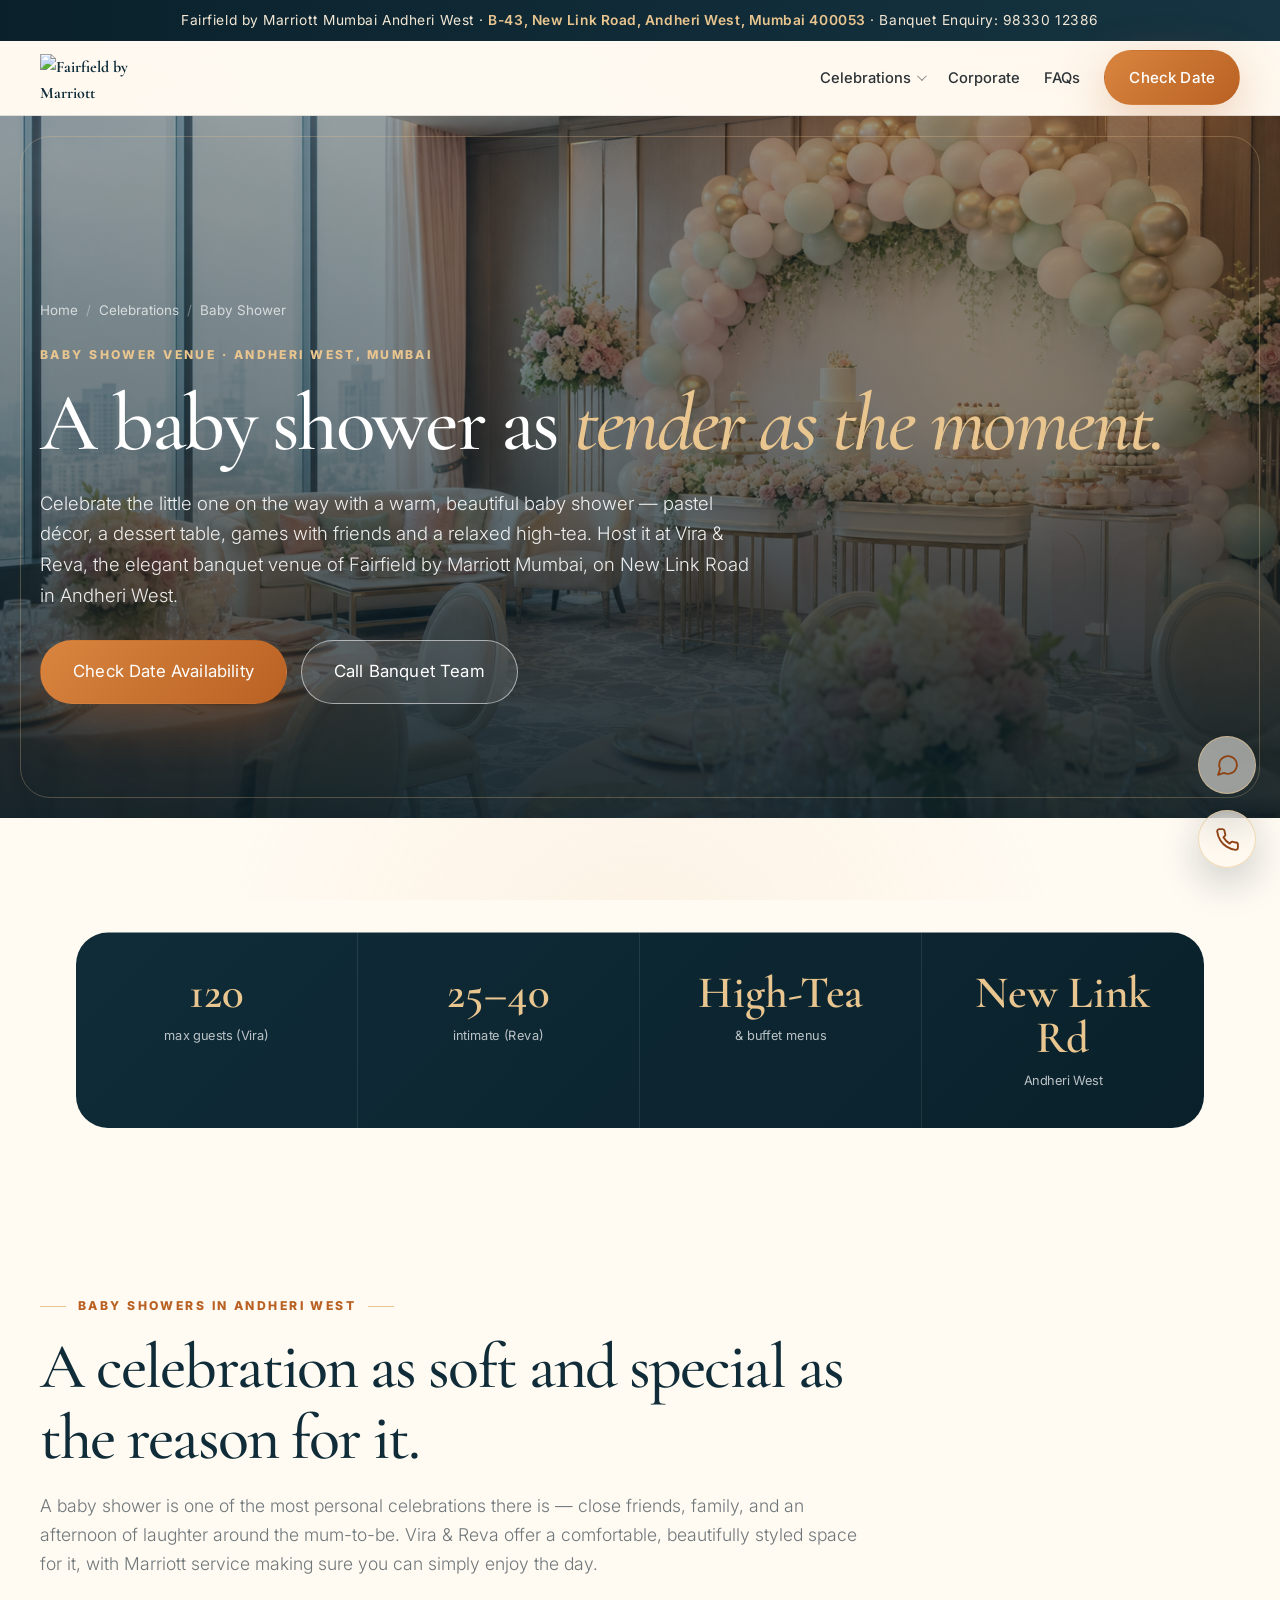
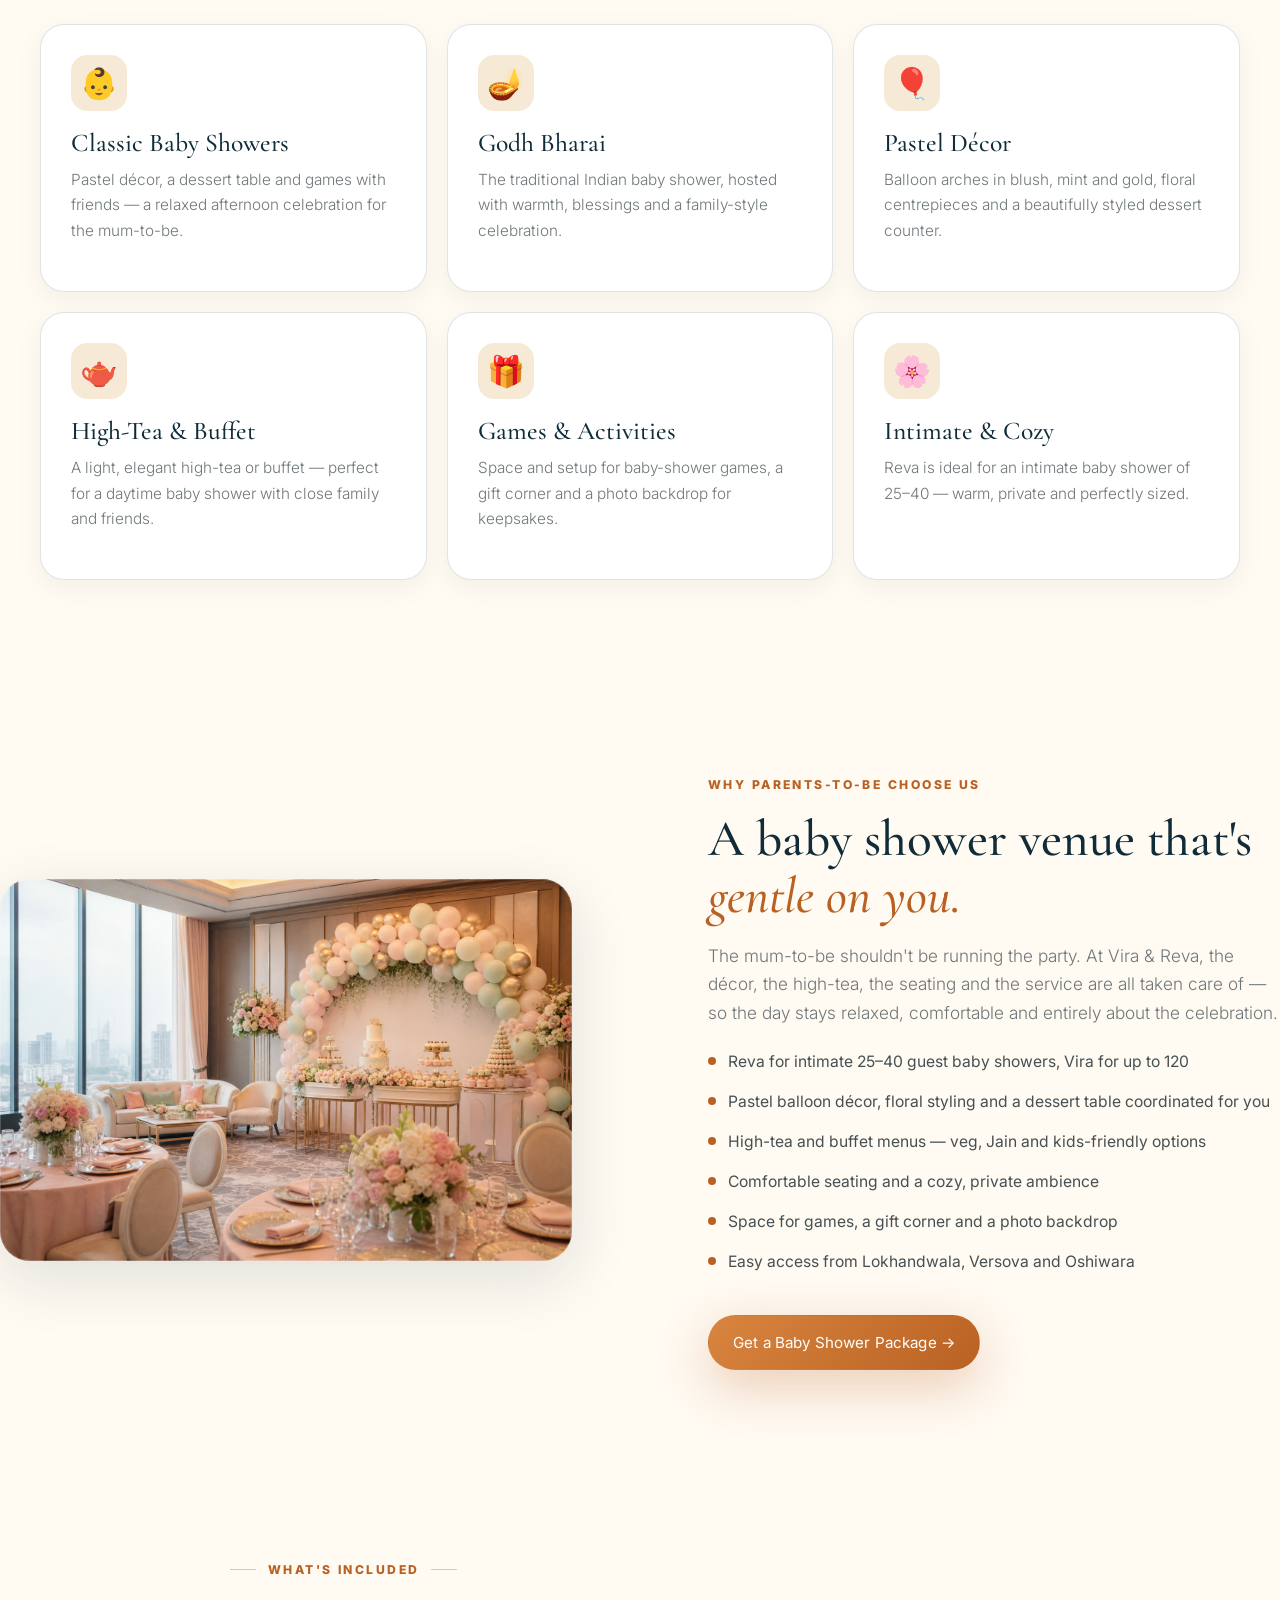
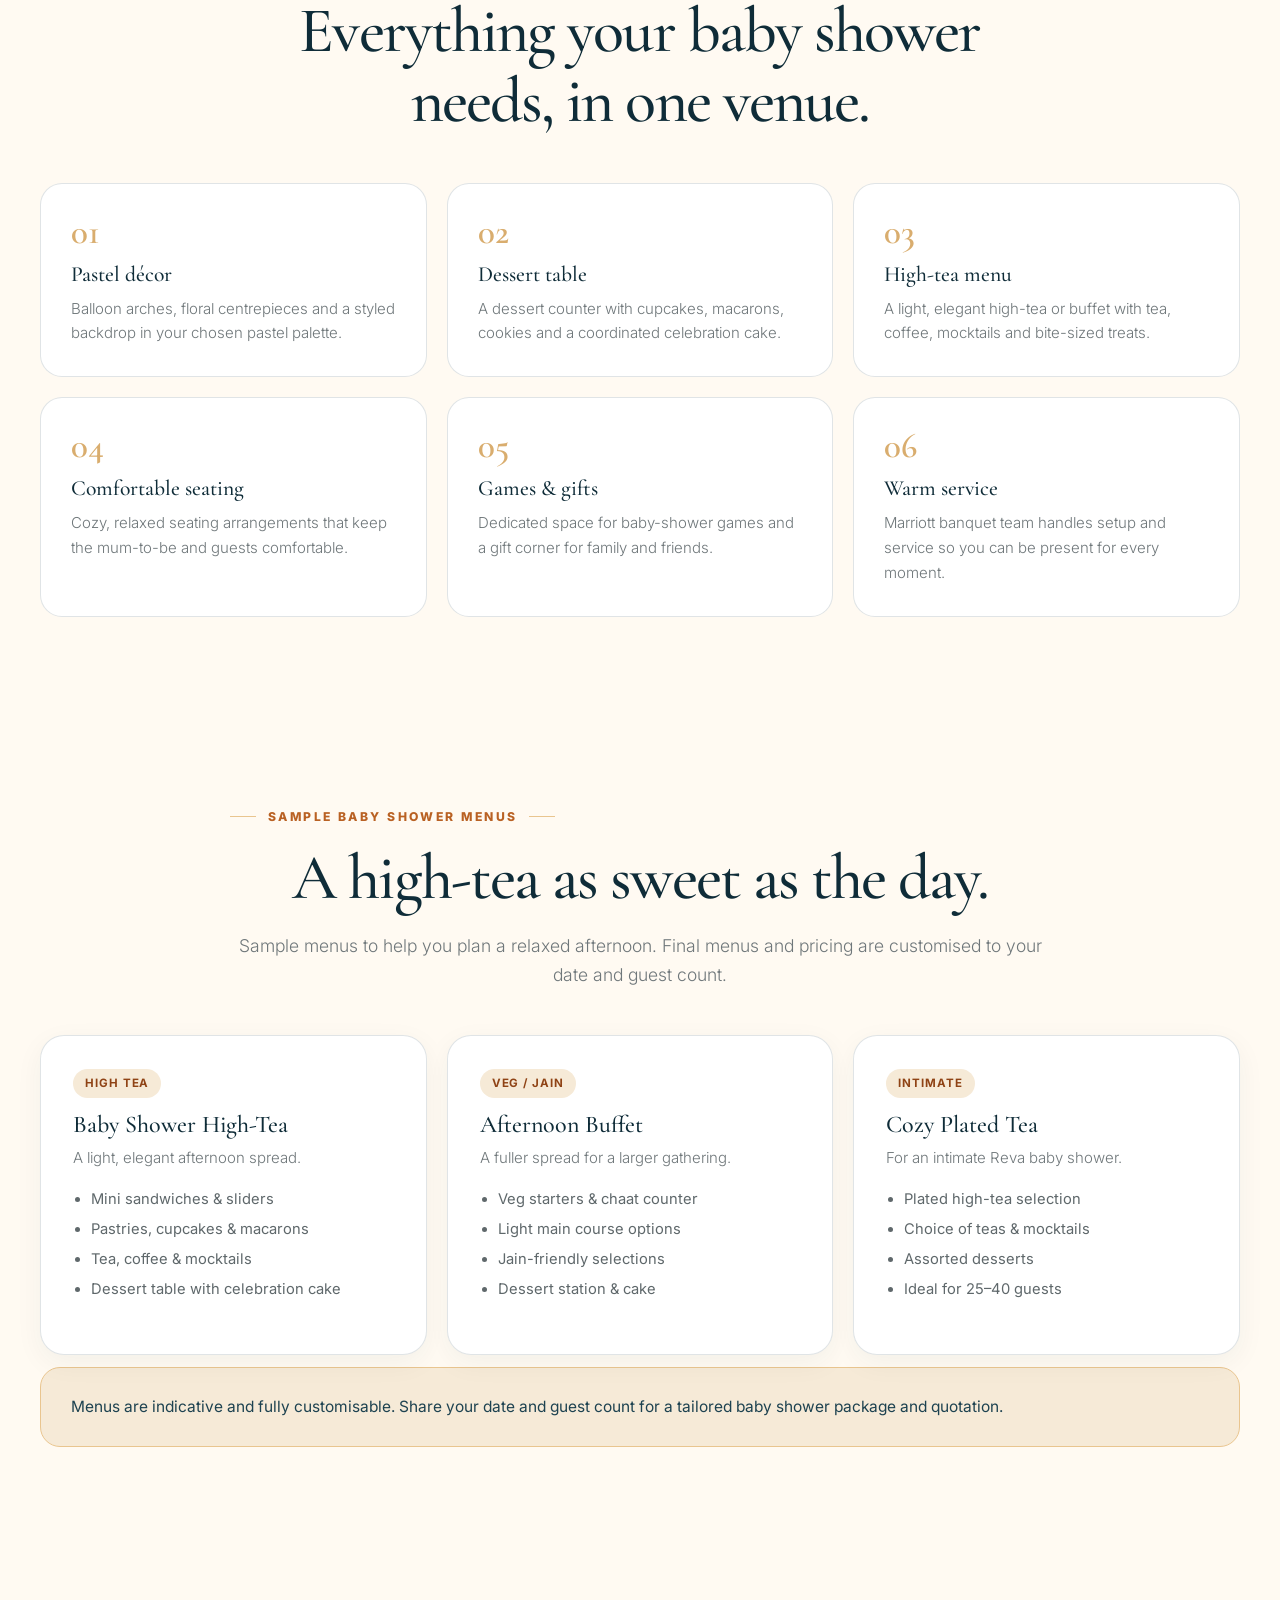
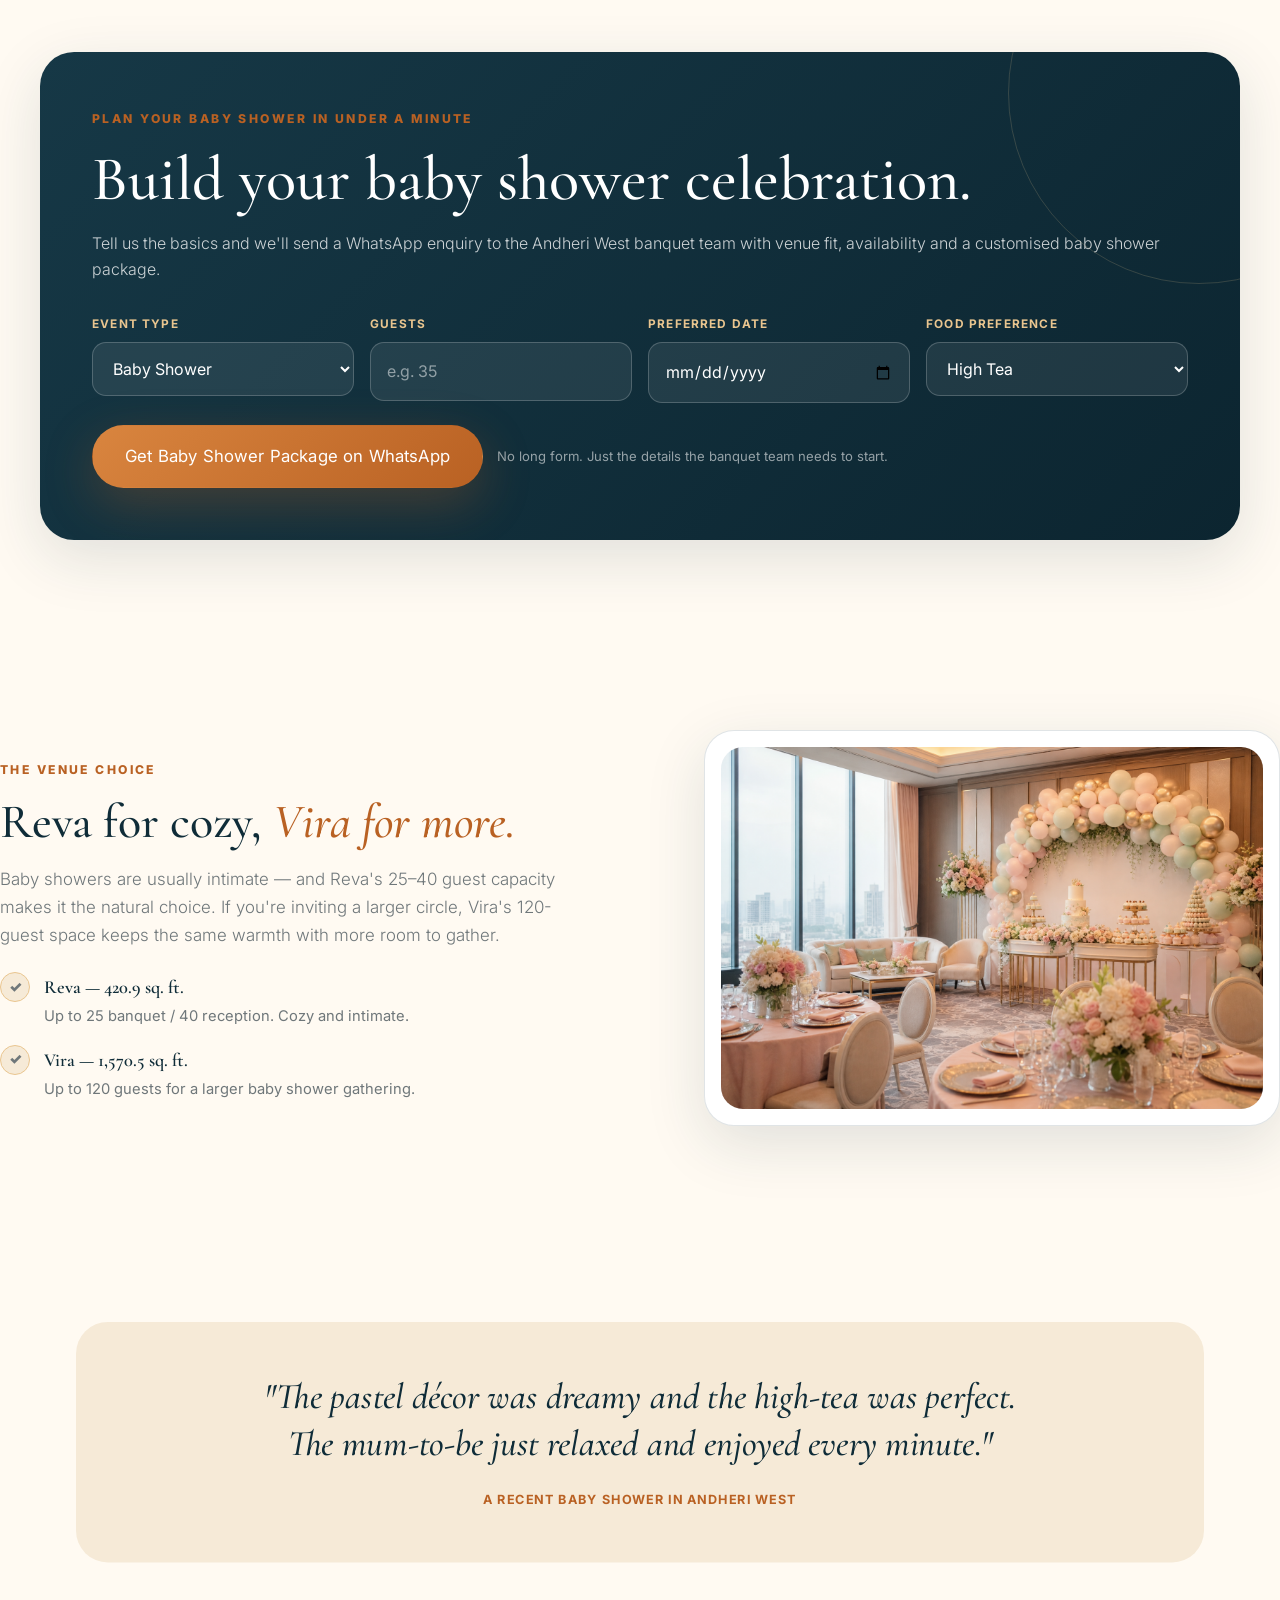
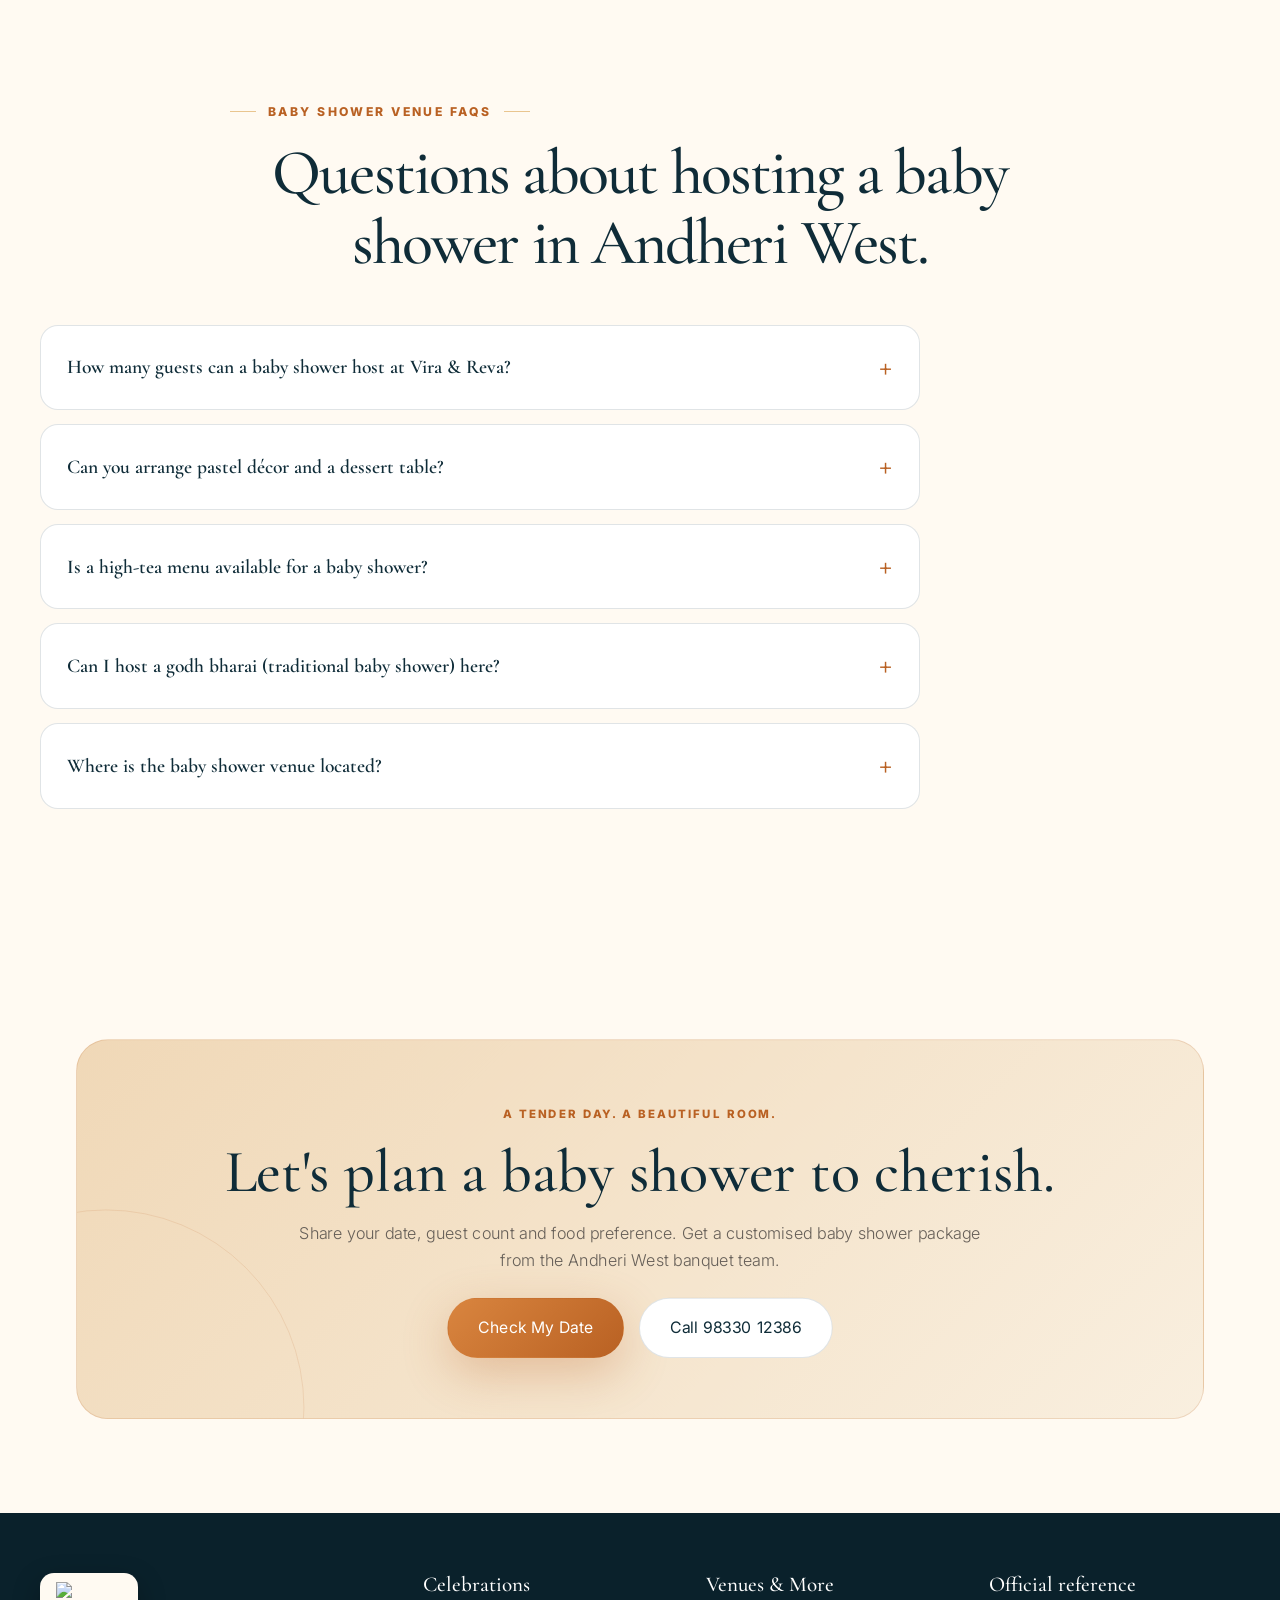
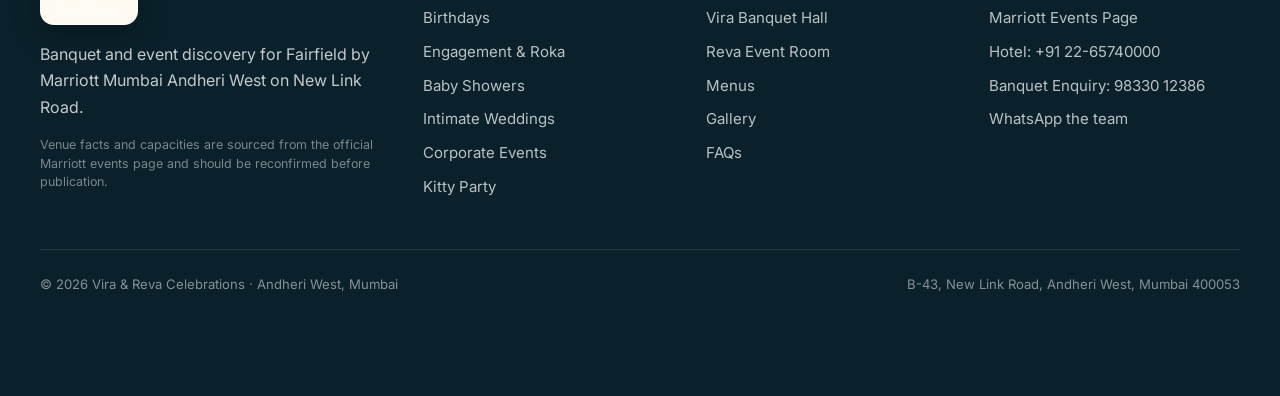
==== commit 46116ae2: "Add files via upload" ====
--- a/baby-shower-venue-andheri-west.html
+++ b/baby-shower-venue-andheri-west.html
@@ -36,7 +36,7 @@
 <body>
 <div class="topbar">Fairfield by Marriott Mumbai Andheri West &middot; <b>B-43, New Link Road, Andheri West, Mumbai 400053</b> &middot; Banquet Enquiry: 98330 12386</div>
 <nav class="nav"><div class="container nav-inner">
-  <a class="brand" href="index.html"><span class="brandmark">F</span><span><span class="brand-name">Vira &amp; Reva</span><small>Celebrations at Fairfield</small></span></a>
+  <a class="brand" href="index.html"><img class="brand-logo" src="https://cache.marriott.com/content/dam/marriott-digital/fi/global-property-shared/en_us/logo/assets/fi_logo_L.png" alt="Fairfield by Marriott Mumbai Andheri West logo" width="150" height="77"></a>
   <button class="nav-toggle" aria-label="Menu"><span></span><span></span><span></span></button>
   <div class="nav-links">
     <div class="nav-drop"><a href="index.html#celebrations">Celebrations</a>
@@ -49,7 +49,7 @@
         <a href="kitty-party-venue-andheri-west.html">Kitty Party</a>
       </div>
     </div>
-    <a href="index.html#venues">Vira &amp; Reva</a><a href="corporate-events-andheri-west.html">Corporate</a><a href="index.html#check-date">Menus</a><a href="index.html#check-date">Gallery</a><a href="#faq">FAQs</a><a class="btn btn-primary" href="#enquiry">Check Date</a>
+    <a href="corporate-events-andheri-west.html">Corporate</a><a href="#faq">FAQs</a><a class="btn btn-primary" href="#enquiry">Check Date</a>
   </div>
 </div></nav>
 
@@ -161,7 +161,7 @@
 </main>
 
 <footer class="footer"><div class="container"><div class="footer-grid">
-  <div><div class="footer-brand"><span class="brandmark">F</span><span><span class="brand-name">Vira &amp; Reva Celebrations</span><small>Celebrations at Fairfield</small></span></div><p>Banquet and event discovery for Fairfield by Marriott Mumbai Andheri West on New Link Road.</p><small>Venue facts and capacities are sourced from the official Marriott events page and should be reconfirmed before publication.</small></div>
+  <div><div class="footer-brand"><span class="brand-logo-wrap"><img class="brand-logo footer-logo" src="https://cache.marriott.com/content/dam/marriott-digital/fi/global-property-shared/en_us/logo/assets/fi_logo_L.png" alt="Fairfield by Marriott Mumbai Andheri West logo" width="140" height="72"></span></div><p>Banquet and event discovery for Fairfield by Marriott Mumbai Andheri West on New Link Road.</p><small>Venue facts and capacities are sourced from the official Marriott events page and should be reconfirmed before publication.</small></div>
   <div><h3>Celebrations</h3><a href="birthday-party-venue-andheri-west.html">Birthdays</a><a href="engagement-venue-andheri-west.html">Engagement &amp; Roka</a><a href="baby-shower-venue-andheri-west.html">Baby Showers</a><a href="intimate-wedding-venue-andheri-west.html">Intimate Weddings</a><a href="corporate-events-andheri-west.html">Corporate Events</a><a href="kitty-party-venue-andheri-west.html">Kitty Party</a></div>
   <div><h3>Venues &amp; More</h3><a href="index.html#venues">Vira Banquet Hall</a><a href="index.html#venues">Reva Event Room</a><a href="index.html#check-date">Menus</a><a href="index.html#check-date">Gallery</a><a href="#faq">FAQs</a></div>
   <div><h3>Official reference</h3><a href="https://www.marriott.com/en-us/hotels/bomff-fairfield-mumbai-andheri-west/events/" target="_blank" rel="noopener">Marriott Events Page</a><a href="tel:+912265740000">Hotel: +91 22-65740000</a><a href="tel:+919833012386">Banquet Enquiry: 98330 12386</a><a href="https://wa.me/919833012386" target="_blank" rel="noopener">WhatsApp the team</a></div>
@@ -170,5 +170,10 @@
 </div></footer>
 
 <div class="sticky-mobile"><a href="tel:+919833012386">Call</a><a class="wa" href="https://wa.me/919833012386" target="_blank" rel="noopener">WhatsApp</a><a class="book" href="#enquiry">Check Date</a></div>
+<div class="float-actions">
+  <a class="float-btn wa" href="https://wa.me/919833012386?text=Hi%2C%20I%27d%20like%20to%20enquire%20about%20hosting%20an%20event%20at%20Vira%20%26%20Reva%2C%20Fairfield%20by%20Marriott%20Mumbai%20Andheri%20West." target="_blank" rel="noopener" aria-label="Chat with us on WhatsApp"><svg viewBox="0 0 24 24"><path d="M21 11.5a8.38 8.38 0 0 1-.9 3.8 8.5 8.5 0 0 1-7.6 4.7 8.38 8.38 0 0 1-3.8-.9L3 21l1.9-5.7a8.38 8.38 0 0 1-.9-3.8 8.5 8.5 0 0 1 4.7-7.6 8.38 8.38 0 0 1 3.8-.9h.5a8.48 8.48 0 0 1 8 8v.5z"></path></svg><span class="ftip">WhatsApp Us</span></a>
+  <a class="float-btn call" href="tel:+919833012386" aria-label="Call the banquet team"><svg viewBox="0 0 24 24"><path d="M22 16.92v3a2 2 0 0 1-2.18 2 19.79 19.79 0 0 1-8.63-3.07 19.5 19.5 0 0 1-6-6 19.79 19.79 0 0 1-3.07-8.67A2 2 0 0 1 4.11 2h3a2 2 0 0 1 2 1.72 12.84 12.84 0 0 0 .7 2.81 2 2 0 0 1-.45 2.11L8.09 9.91a16 16 0 0 0 6 6l1.27-1.27a2 2 0 0 1 2.11-.45 12.84 12.84 0 0 0 2.81.7A2 2 0 0 1 22 16.92z"></path></svg><span class="ftip">Call Now</span></a>
+</div>
+
 <script src="script.js"></script>
 </body></html>
--- a/styles.css
+++ b/styles.css
@@ -64,6 +64,9 @@
 .brand{display:flex;align-items:center;gap:13px;font-weight:700;color:var(--ink);font-family:var(--serif)}
 .brandmark{width:46px;height:46px;border-radius:50%;border:1.5px solid var(--champagne);display:grid;place-items:center;font-family:var(--serif);color:var(--copper);font-size:1.4rem;font-weight:600;background:radial-gradient(circle at 30% 30%,rgba(233,197,143,.25),transparent 70%);transition:transform .5s var(--ease)}
 .brand:hover .brandmark{transform:rotate(20deg) scale(1.05)}
+.brand-logo{height:48px;width:auto;display:block;transition:transform .45s var(--ease)}
+.brand:hover .brand-logo{transform:scale(1.04)}
+.brand-text{display:flex;flex-direction:column}
 .brand-name{font-size:1.32rem;line-height:1.05;font-weight:600;letter-spacing:.01em}
 .brand small{display:block;font-weight:500;color:var(--muted);font-size:.68rem;letter-spacing:.12em;text-transform:uppercase;font-family:var(--sans);margin-top:2px}
 .nav-links{display:flex;gap:24px;align-items:center;font-size:.92rem;font-weight:500}
@@ -98,8 +101,16 @@
 .btn-ghost:hover{background:var(--cream);transform:translateY(-2px)}
 .btn-lg{padding:17px 32px;font-size:1.05rem}
 
-.hero{min-height:88vh;position:relative;display:flex;align-items:center;overflow:hidden;background:linear-gradient(95deg,rgba(10,30,38,.95) 0%,rgba(10,30,38,.82) 42%,rgba(10,30,38,.30) 78%),url('assets/img/hero-banquet.jpg') center/cover no-repeat fixed}
-.hero:after{content:"";position:absolute;inset:20px;border:1px solid rgba(233,197,143,.32);border-radius:30px;pointer-events:none;animation:heroFrameIn 1.2s var(--ease) both}
+.hero{min-height:88vh;position:relative;display:flex;align-items:center;overflow:hidden;background:#0a1e26}
+.hero:after{content:"";position:absolute;inset:20px;border:1px solid rgba(233,197,143,.32);border-radius:30px;pointer-events:none;animation:heroFrameIn 1.2s var(--ease) both;z-index:3}
+
+.hero-slider{position:absolute;inset:0;z-index:0}
+.hero-slide{position:absolute;inset:0;background-size:cover;background-position:center;opacity:0;transition:opacity 1.8s var(--ease);animation:heroKenBurns 15s ease-in-out infinite}
+.hero-slide.active{opacity:1;z-index:1}
+.hero-overlay{position:absolute;inset:0;z-index:1;background:linear-gradient(95deg,rgba(10,30,38,.95) 0%,rgba(10,30,38,.82) 42%,rgba(10,30,38,.30) 78%)}
+.hero-dots{position:absolute;left:50%;bottom:26px;transform:translateX(-50%);z-index:4;display:flex;gap:10px}
+.hero-dots button{width:9px;height:9px;padding:0;border-radius:50%;border:1px solid rgba(255,255,255,.6);background:rgba(255,255,255,.35);cursor:pointer;transition:.3s var(--ease)}
+.hero-dots button.active{width:26px;border-radius:6px;background:var(--champagne);border-color:var(--champagne)}
 .hero-content{position:relative;z-index:2;max-width:760px;color:#fff;padding:120px 0 130px}
 .hero .kicker{color:var(--champagne)}
 .hero h1{color:#fff;font-size:clamp(3rem,7vw,6.4rem);font-weight:500;letter-spacing:-.035em;font-family:var(--serif);line-height:1.02}
@@ -118,7 +129,7 @@
 .hero-copy{animation-delay:.45s}
 .hero-actions{animation-delay:.6s}
 .hero-proof{animation-delay:.75s}
-.hero-orb{position:absolute;border-radius:50%;filter:blur(60px);opacity:.5;pointer-events:none;animation:floatOrb 14s ease-in-out infinite}
+.hero-orb{position:absolute;z-index:2;border-radius:50%;filter:blur(60px);opacity:.5;pointer-events:none;animation:floatOrb 14s ease-in-out infinite}
 .hero-orb.o1{width:300px;height:300px;background:rgba(233,197,143,.35);top:10%;right:8%}
 .hero-orb.o2{width:240px;height:240px;background:rgba(185,97,35,.25);bottom:12%;left:6%;animation-delay:-5s}
 
@@ -239,13 +250,29 @@
 .footer a{display:block;margin:9px 0;color:rgba(255,255,255,.72);font-size:.94rem;transition:.25s var(--ease)}
 .footer a:hover{color:var(--champagne);transform:translateX(4px)}
 .footer small{color:rgba(255,255,255,.46);font-size:.78rem;line-height:1.5;display:block;margin-top:14px}
-.footer-brand{display:flex;align-items:center;gap:12px;margin-bottom:14px}
+.footer-brand{display:flex;align-items:center;gap:14px;margin-bottom:14px}
 .footer-brand .brandmark{background:rgba(233,197,143,.12)}
 .footer-brand .brand-name{color:#fff}
 .footer-brand small{color:rgba(255,255,255,.6)}
+.brand-logo-wrap{background:#fffaf2;border-radius:14px;padding:9px 16px;display:inline-flex;align-items:center;box-shadow:0 10px 28px rgba(0,0,0,.28);flex:0 0 auto}
+.footer-logo{height:34px}
 .footer-bottom{margin-top:40px;padding-top:24px;border-top:1px solid rgba(255,255,255,.10);font-size:.82rem;color:rgba(255,255,255,.5);display:flex;justify-content:space-between;flex-wrap:wrap;gap:10px}
 
 .sticky-mobile{display:none}
+
+.float-actions{position:fixed;right:24px;bottom:32px;z-index:150;display:flex;flex-direction:column;gap:16px}
+.float-btn{position:relative;width:58px;height:58px;border-radius:50%;display:grid;place-items:center;color:var(--copper-dark);background:rgba(255,250,242,.55);border:1px solid rgba(233,197,143,.6);backdrop-filter:blur(18px) saturate(1.7);-webkit-backdrop-filter:blur(18px) saturate(1.7);box-shadow:0 14px 38px rgba(15,44,56,.22);transition:.35s var(--ease)}
+.float-btn svg{width:25px;height:25px;fill:none;stroke:currentColor;stroke-width:1.8;stroke-linecap:round;stroke-linejoin:round}
+.float-btn:hover{transform:translateY(-5px) scale(1.06);background:rgba(255,250,242,.8);box-shadow:0 18px 48px rgba(15,44,56,.3);border-color:var(--champagne)}
+.float-btn:active{transform:translateY(-1px) scale(.98)}
+.float-btn .ftip{position:absolute;right:calc(100% + 14px);top:50%;transform:translateY(-50%) translateX(6px);background:var(--ink);color:#fff;padding:7px 14px;border-radius:10px;font-size:.78rem;font-weight:600;letter-spacing:.01em;white-space:nowrap;opacity:0;visibility:hidden;transition:.25s var(--ease);box-shadow:var(--shadow-sm)}
+.float-btn:hover .ftip{opacity:1;visibility:visible;transform:translateY(-50%) translateX(0)}
+@media(max-width:640px){
+  .float-actions{right:16px;bottom:98px;gap:12px}
+  .float-btn{width:50px;height:50px}
+  .float-btn svg{width:22px;height:22px}
+  .float-btn .ftip{display:none}
+}
 
 .reveal{opacity:0;transform:translateY(36px);transition:opacity .9s var(--ease),transform .9s var(--ease)}
 .reveal.in{opacity:1;transform:none}
@@ -343,6 +370,7 @@
 @keyframes underline{from{transform:scaleX(0)}to{transform:scaleX(1)}}
 @keyframes heroFrameIn{from{opacity:0;transform:scale(.98)}to{opacity:1;transform:none}}
 @keyframes floatOrb{0%,100%{transform:translate(0,0)}50%{transform:translate(20px,-26px)}}
+@keyframes heroKenBurns{0%{transform:scale(1.02)}50%{transform:scale(1.1)}100%{transform:scale(1.02)}}
 @keyframes marquee{from{transform:translateX(0)}to{transform:translateX(-50%)}}
 @keyframes shimmer{0%{background-position:-200% 0}100%{background-position:200% 0}}
 
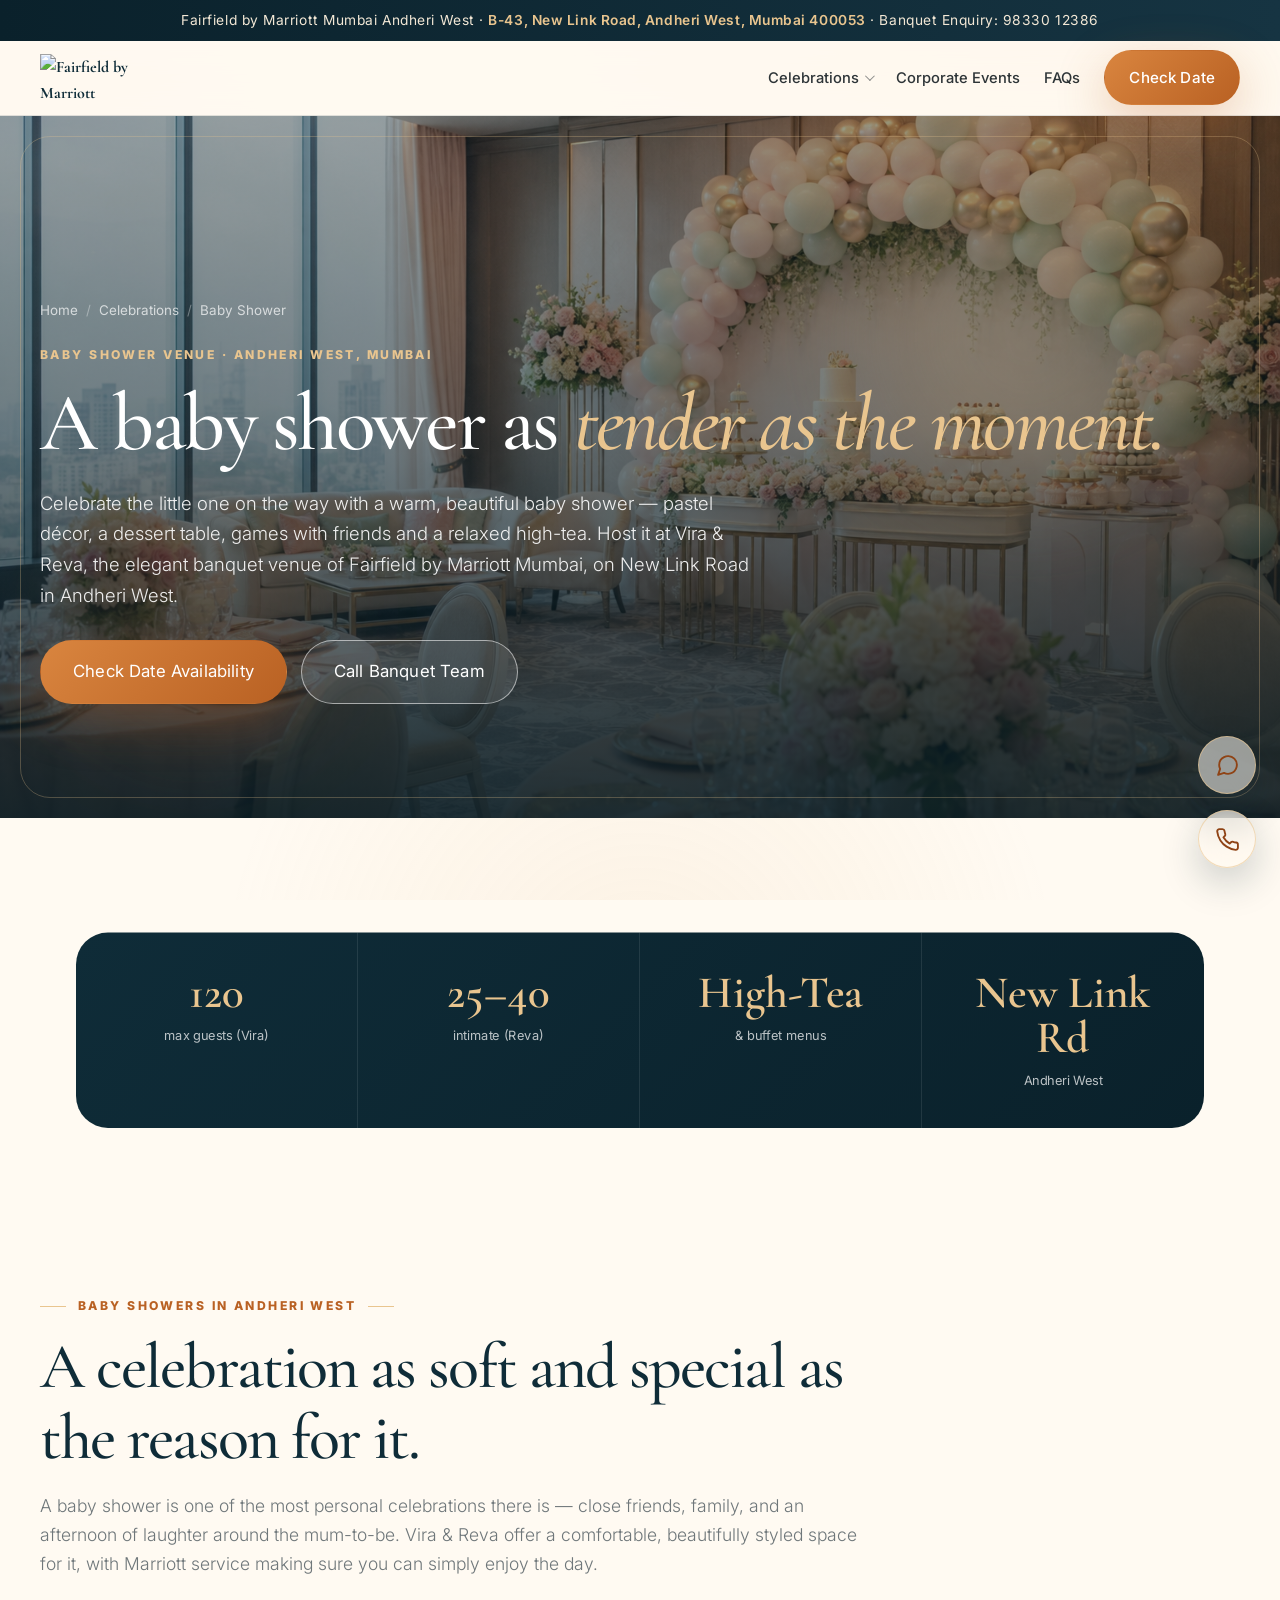
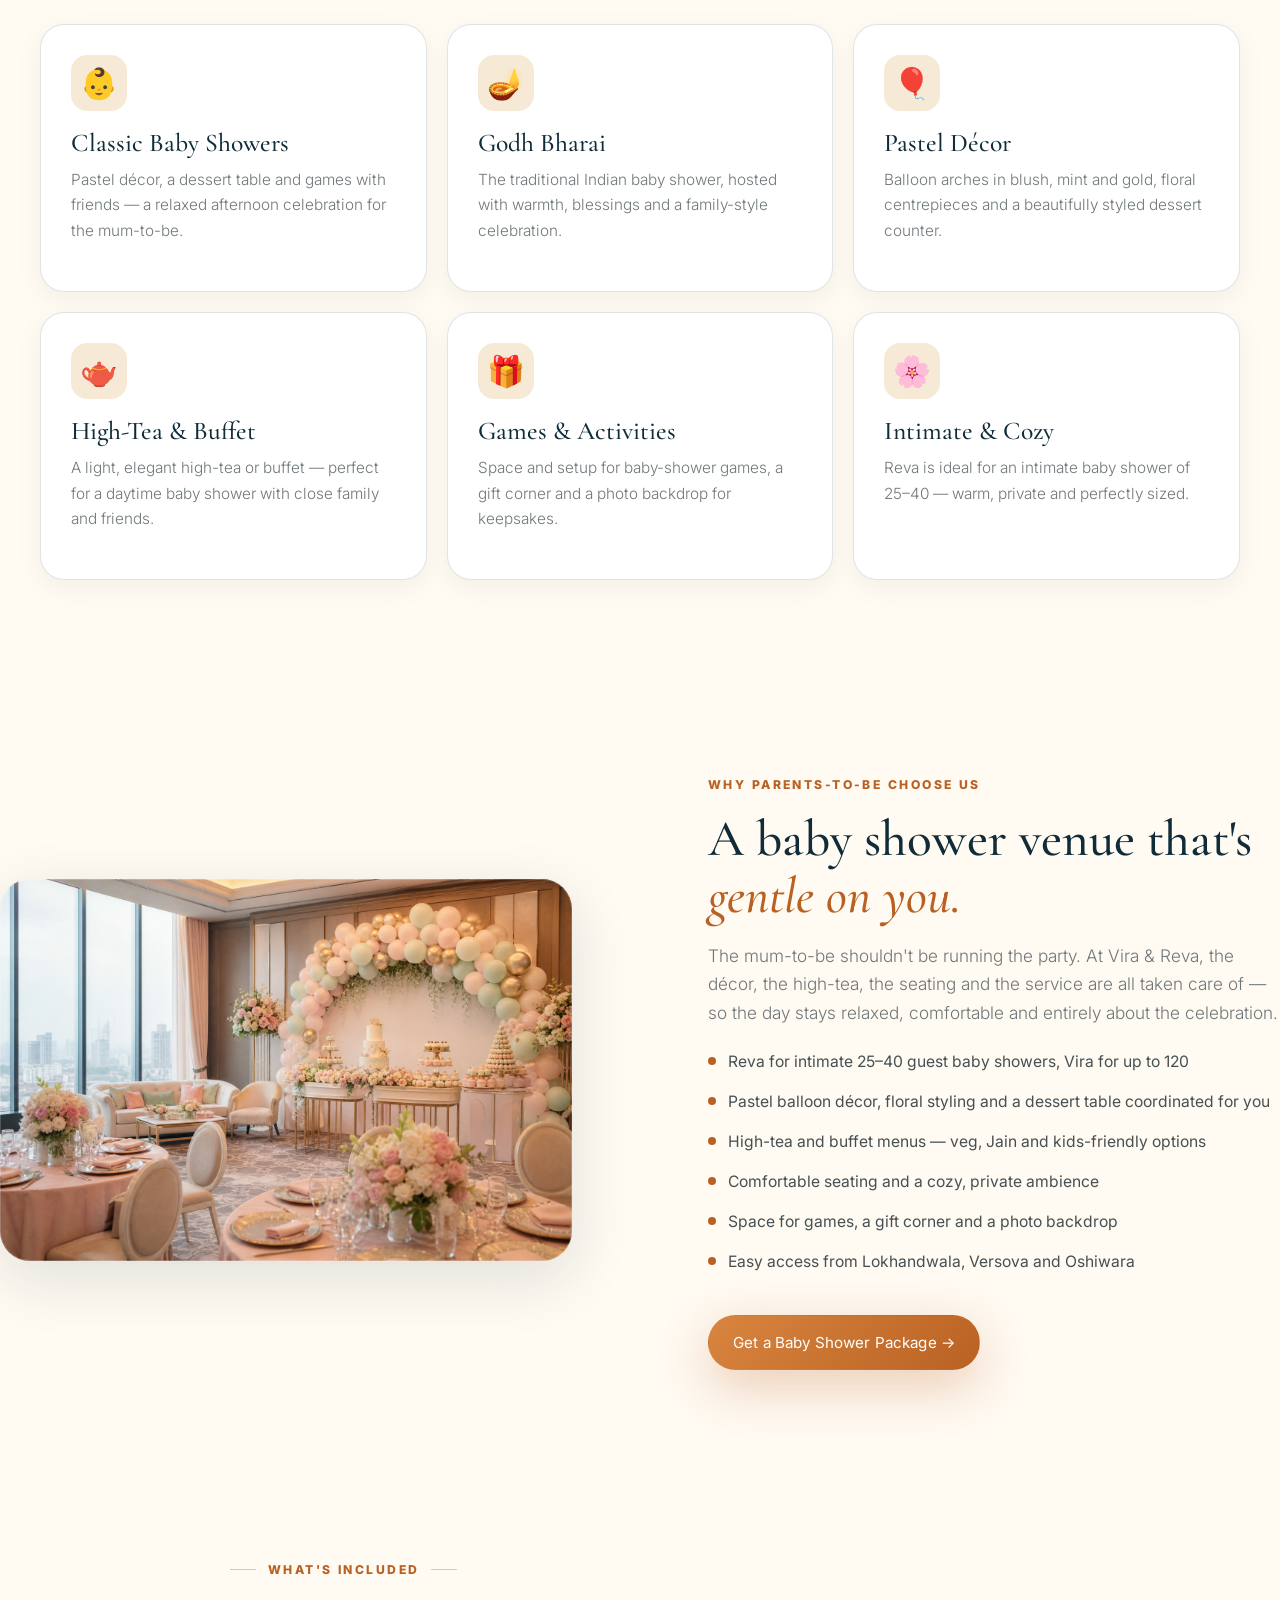
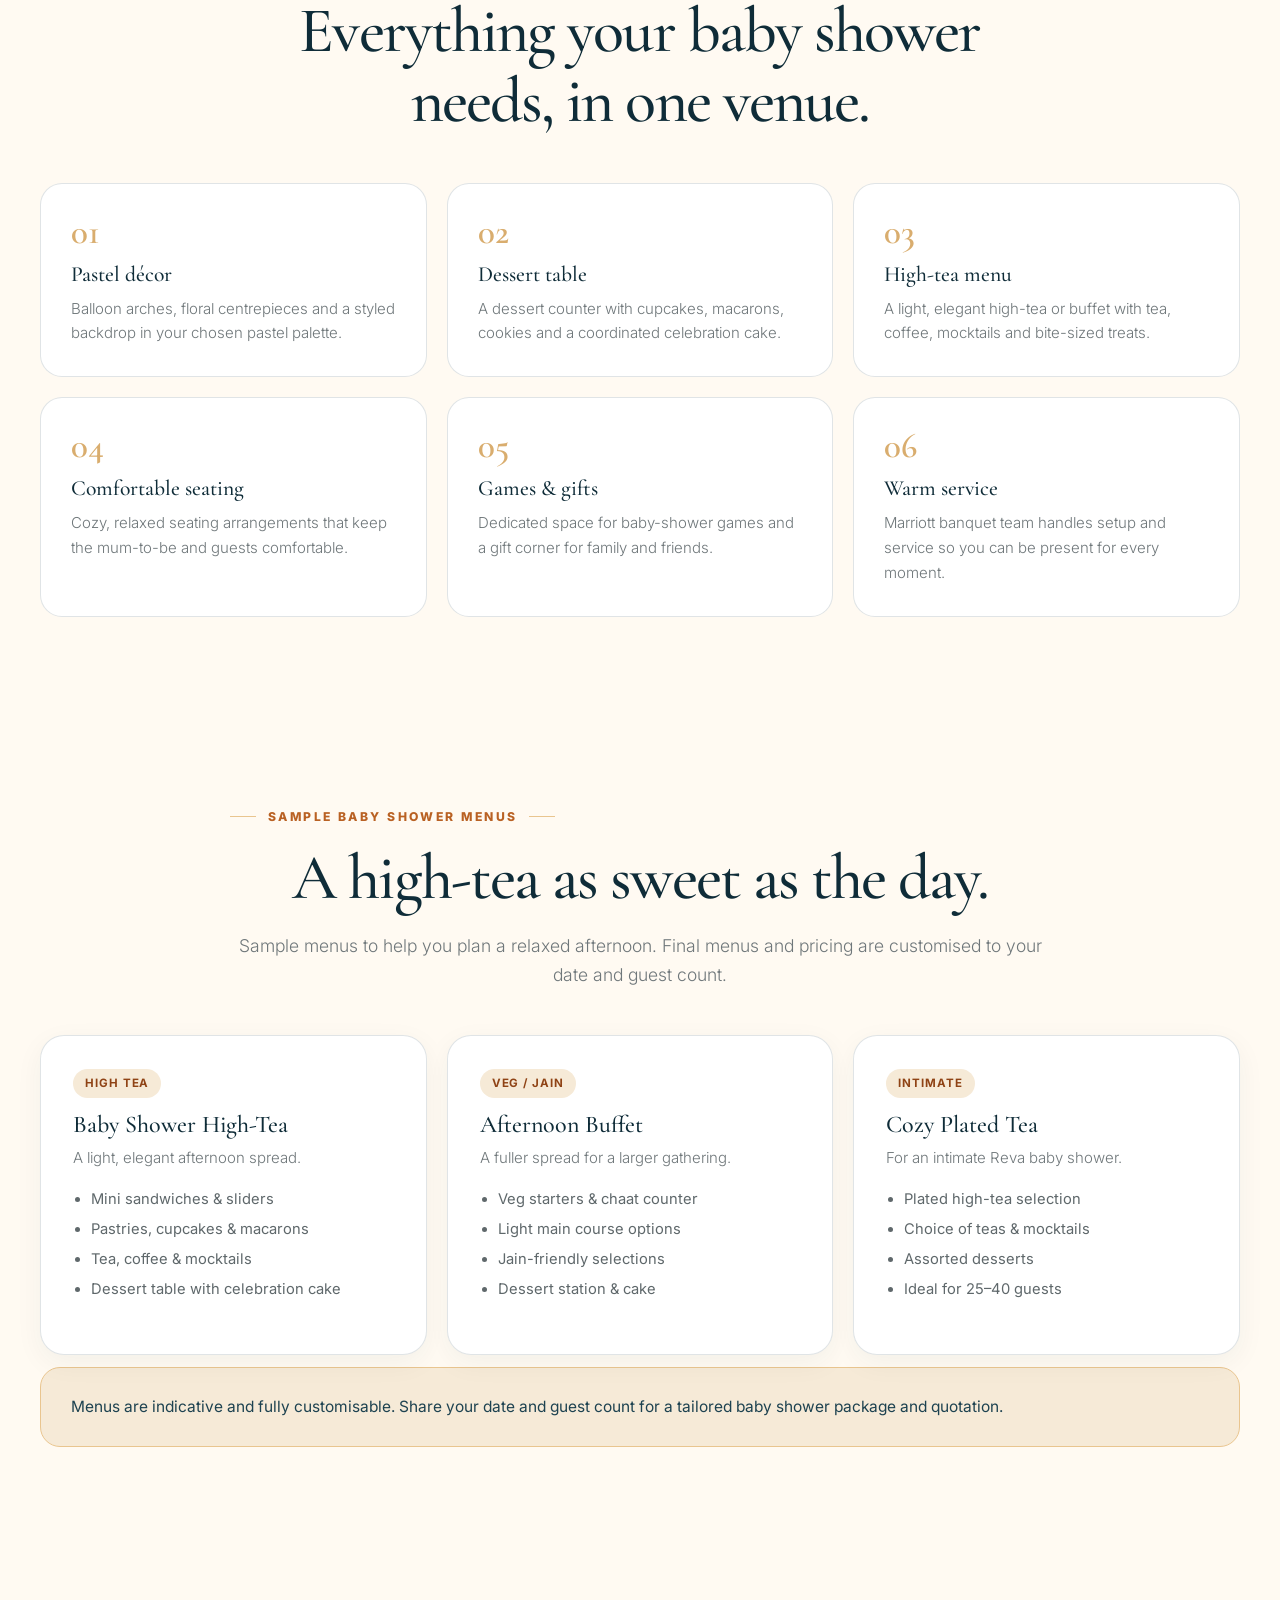
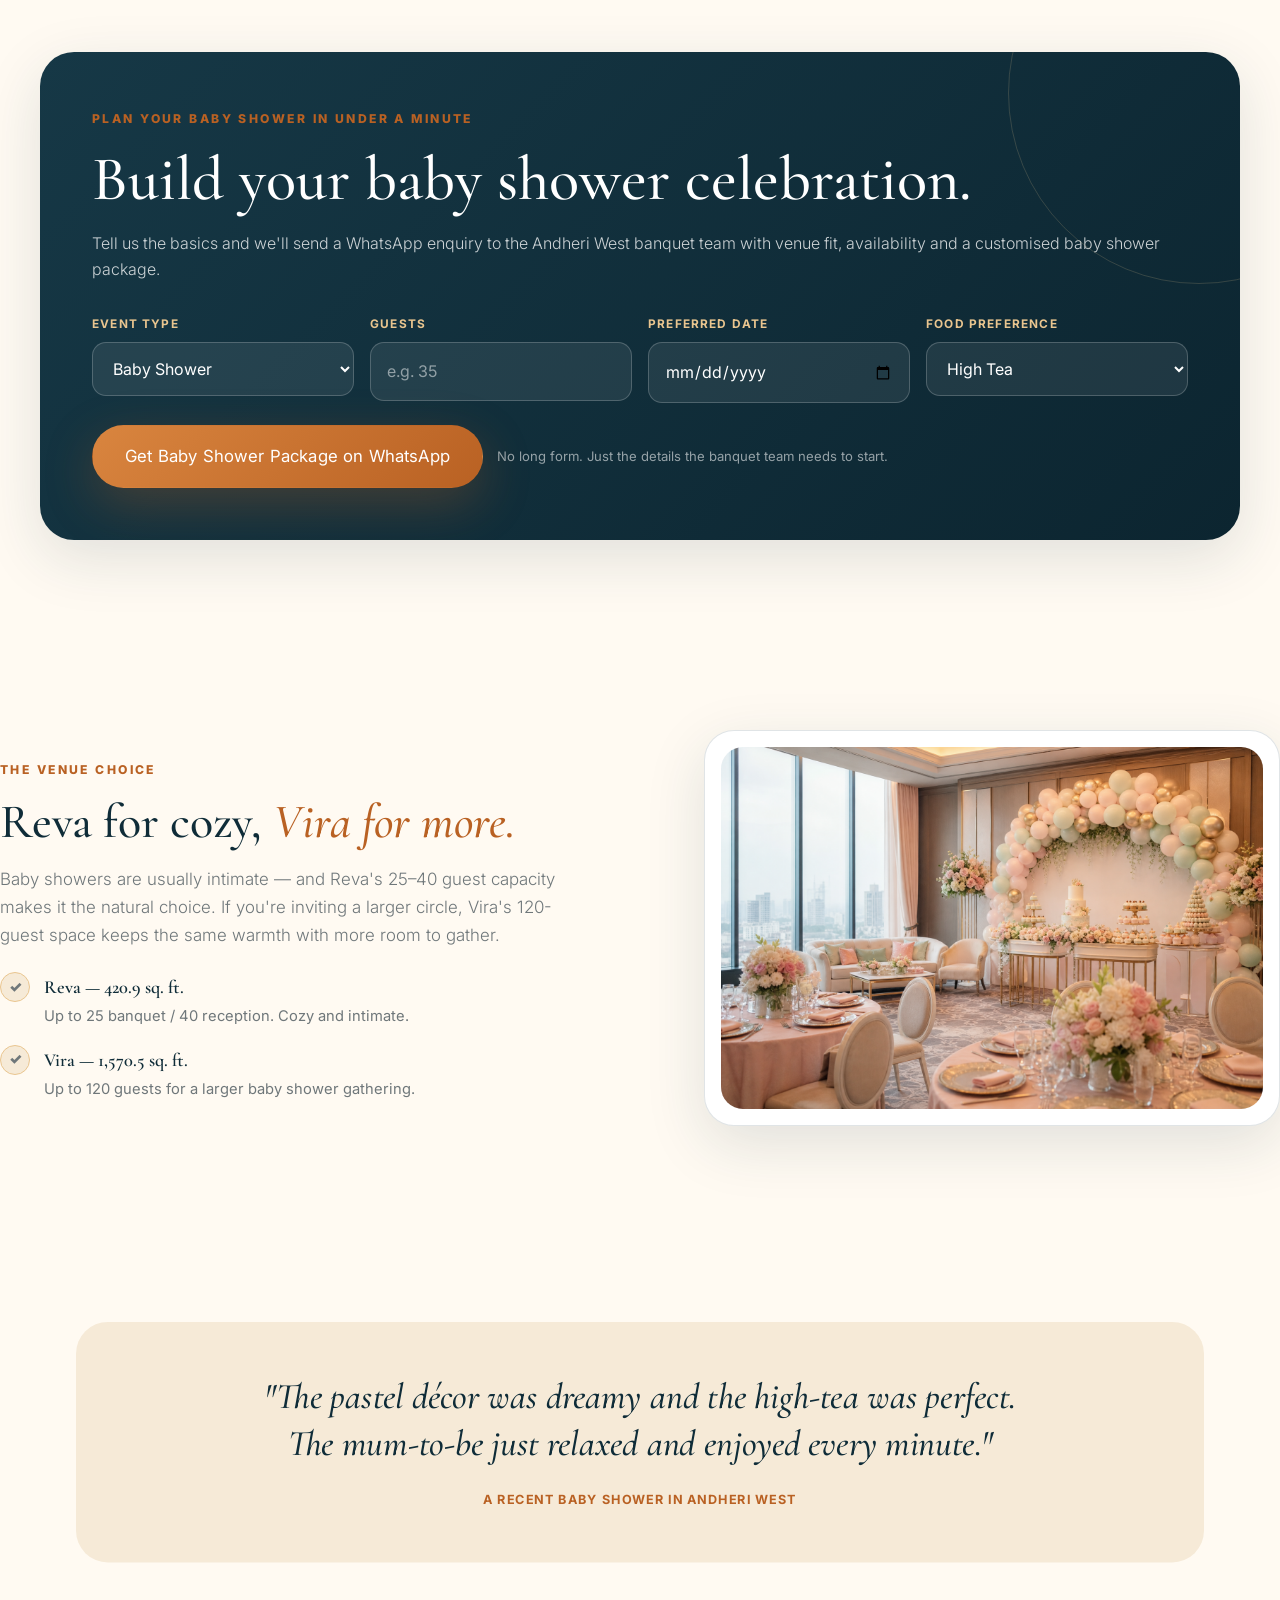
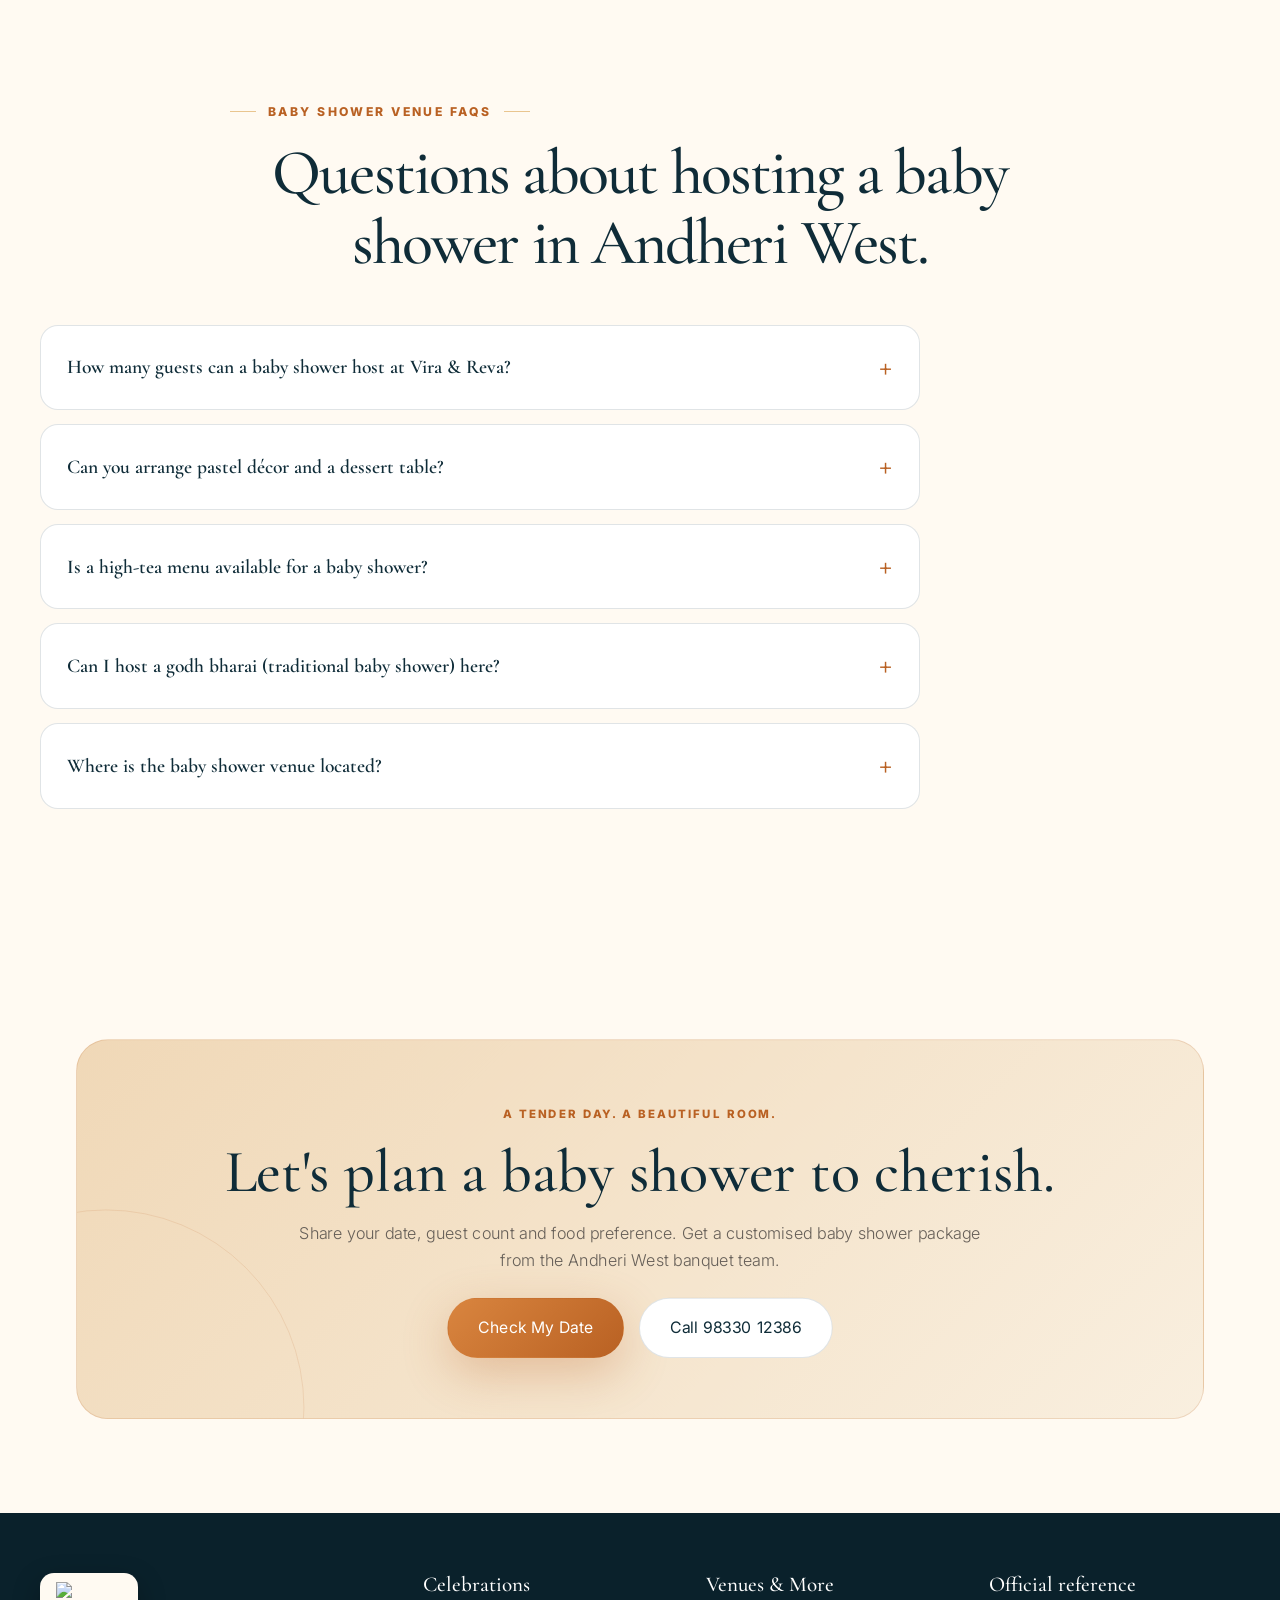
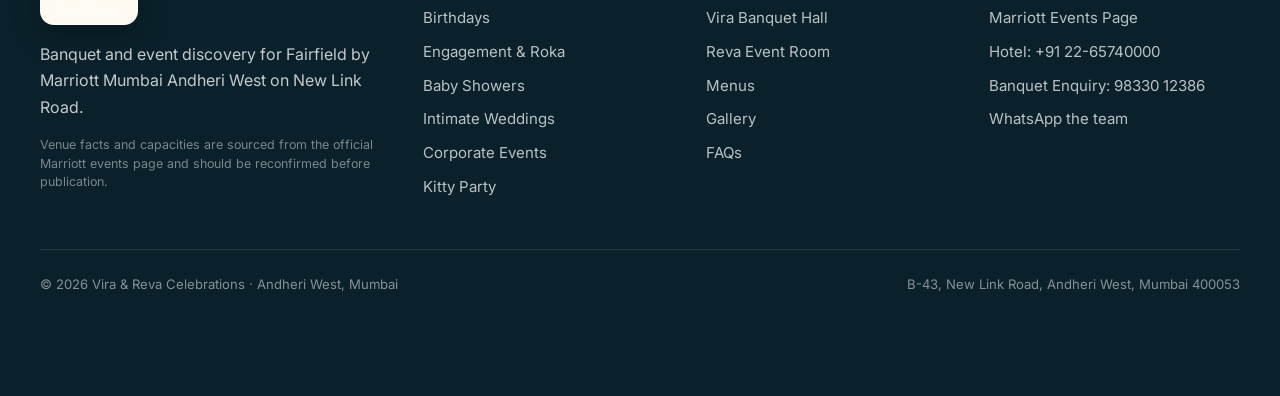
==== commit 8ea5c3d4: "Add files via upload" ====
--- a/baby-shower-venue-andheri-west.html
+++ b/baby-shower-venue-andheri-west.html
@@ -45,11 +45,10 @@
         <a href="engagement-venue-andheri-west.html">Engagement &amp; Roka</a>
         <a href="baby-shower-venue-andheri-west.html">Baby Showers</a>
         <a href="intimate-wedding-venue-andheri-west.html">Intimate Weddings</a>
-        <a href="corporate-events-andheri-west.html">Corporate Events</a>
         <a href="kitty-party-venue-andheri-west.html">Kitty Party</a>
       </div>
     </div>
-    <a href="corporate-events-andheri-west.html">Corporate</a><a href="#faq">FAQs</a><a class="btn btn-primary" href="#enquiry">Check Date</a>
+    <a href="corporate-events-andheri-west.html">Corporate Events</a><a href="#faq">FAQs</a><a class="btn btn-primary" href="#enquiry">Check Date</a>
   </div>
 </div></nav>
 
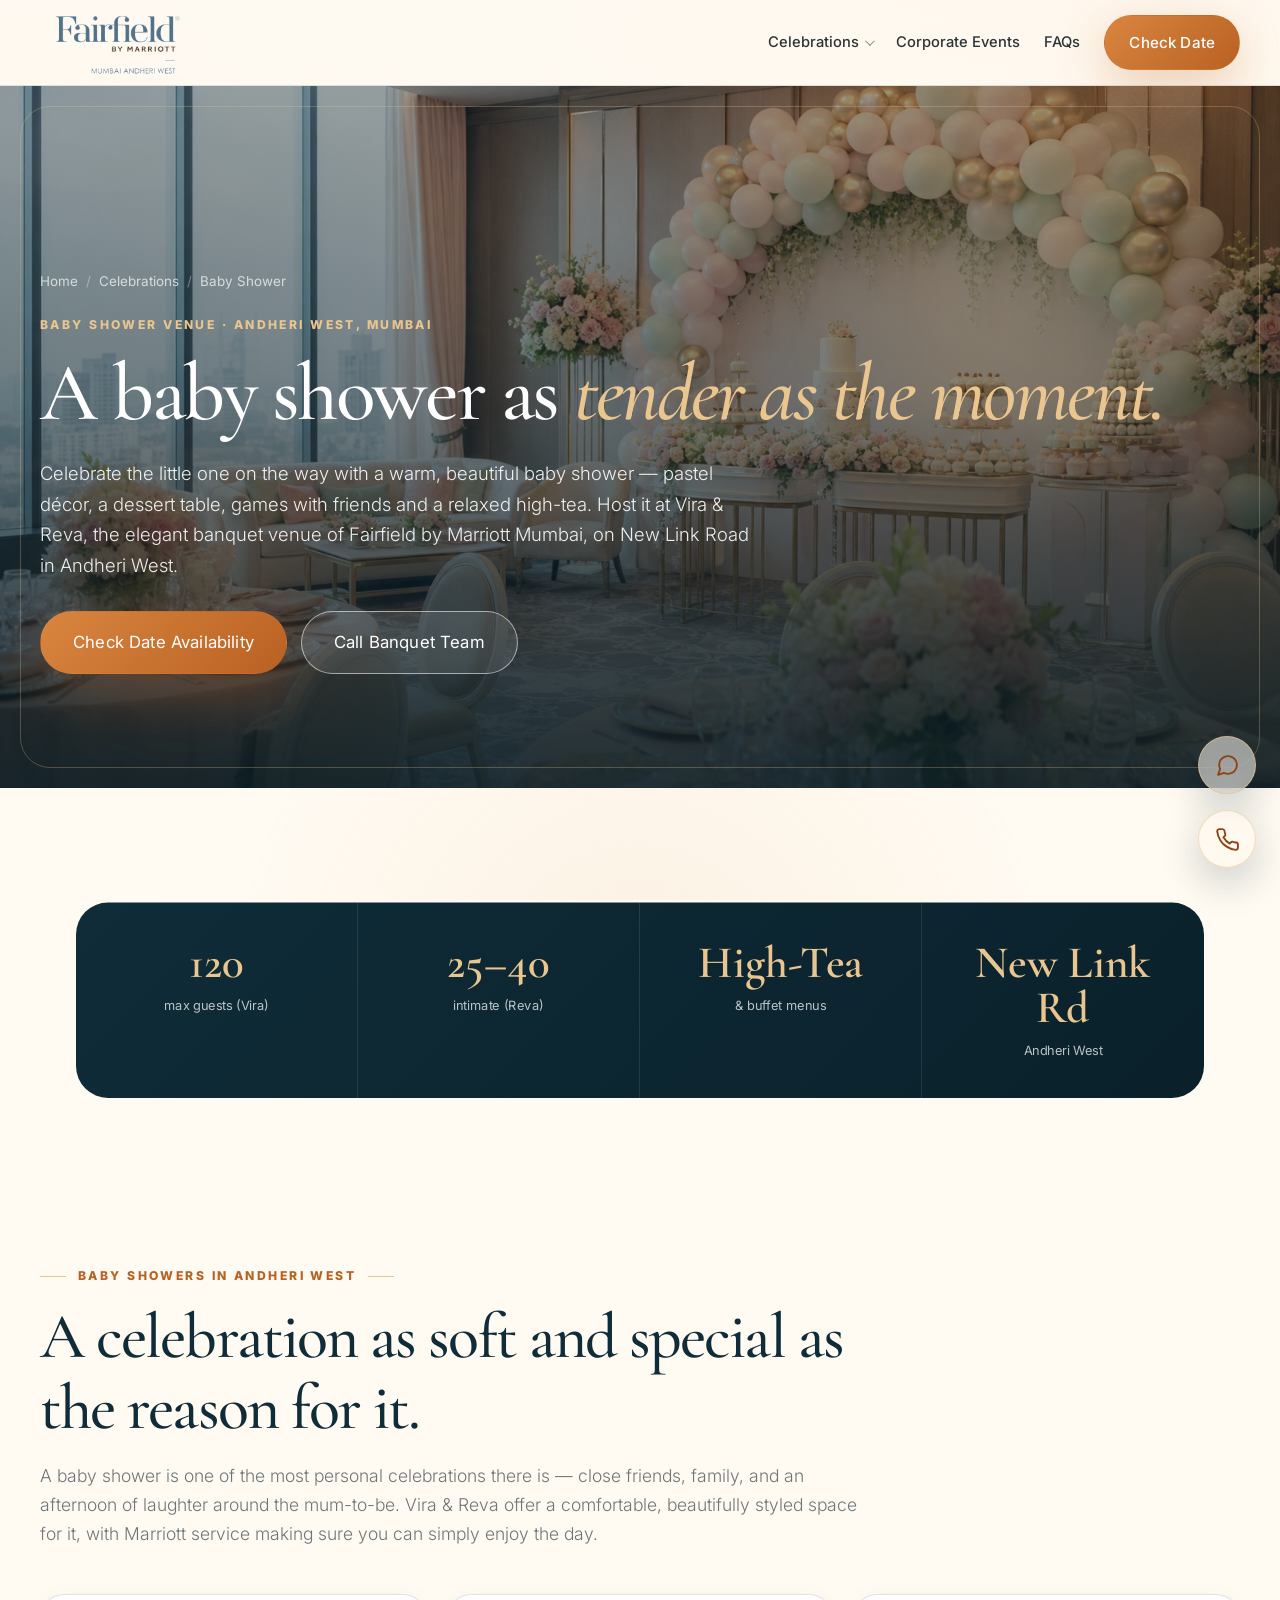
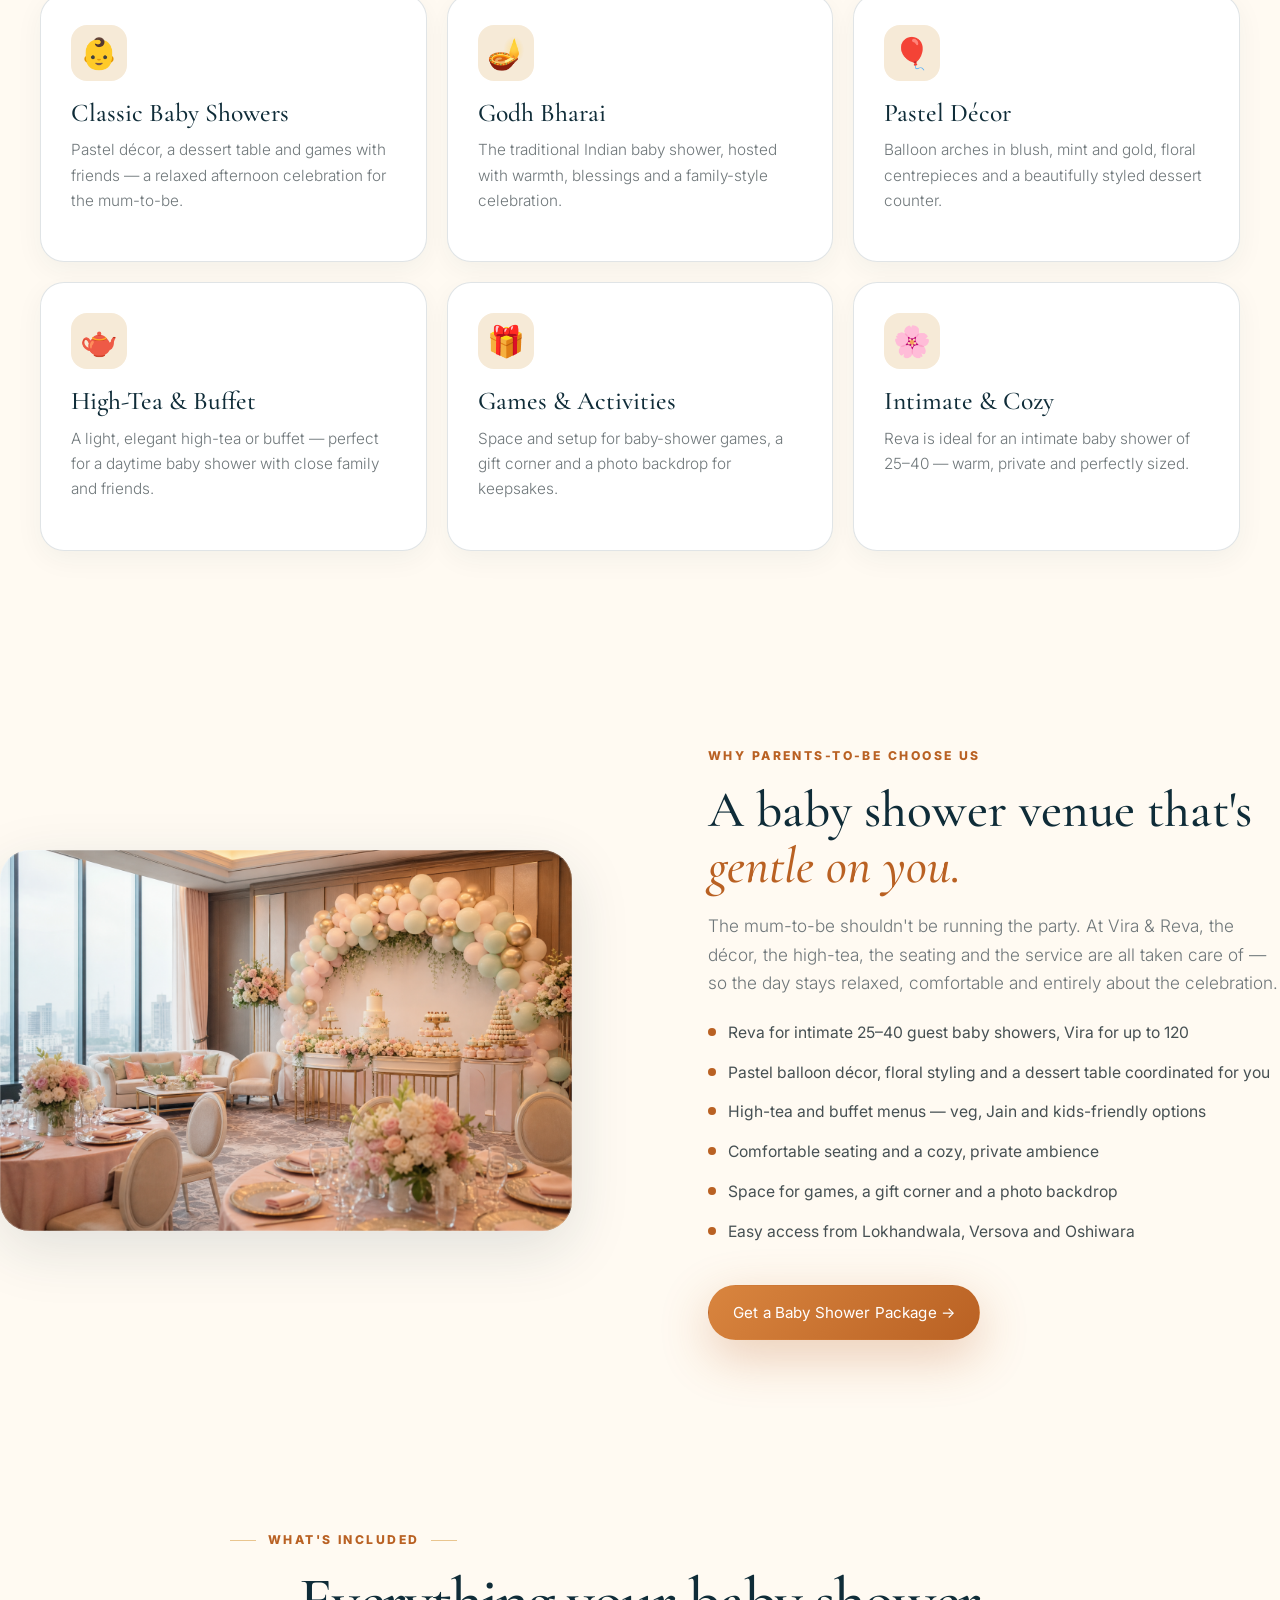
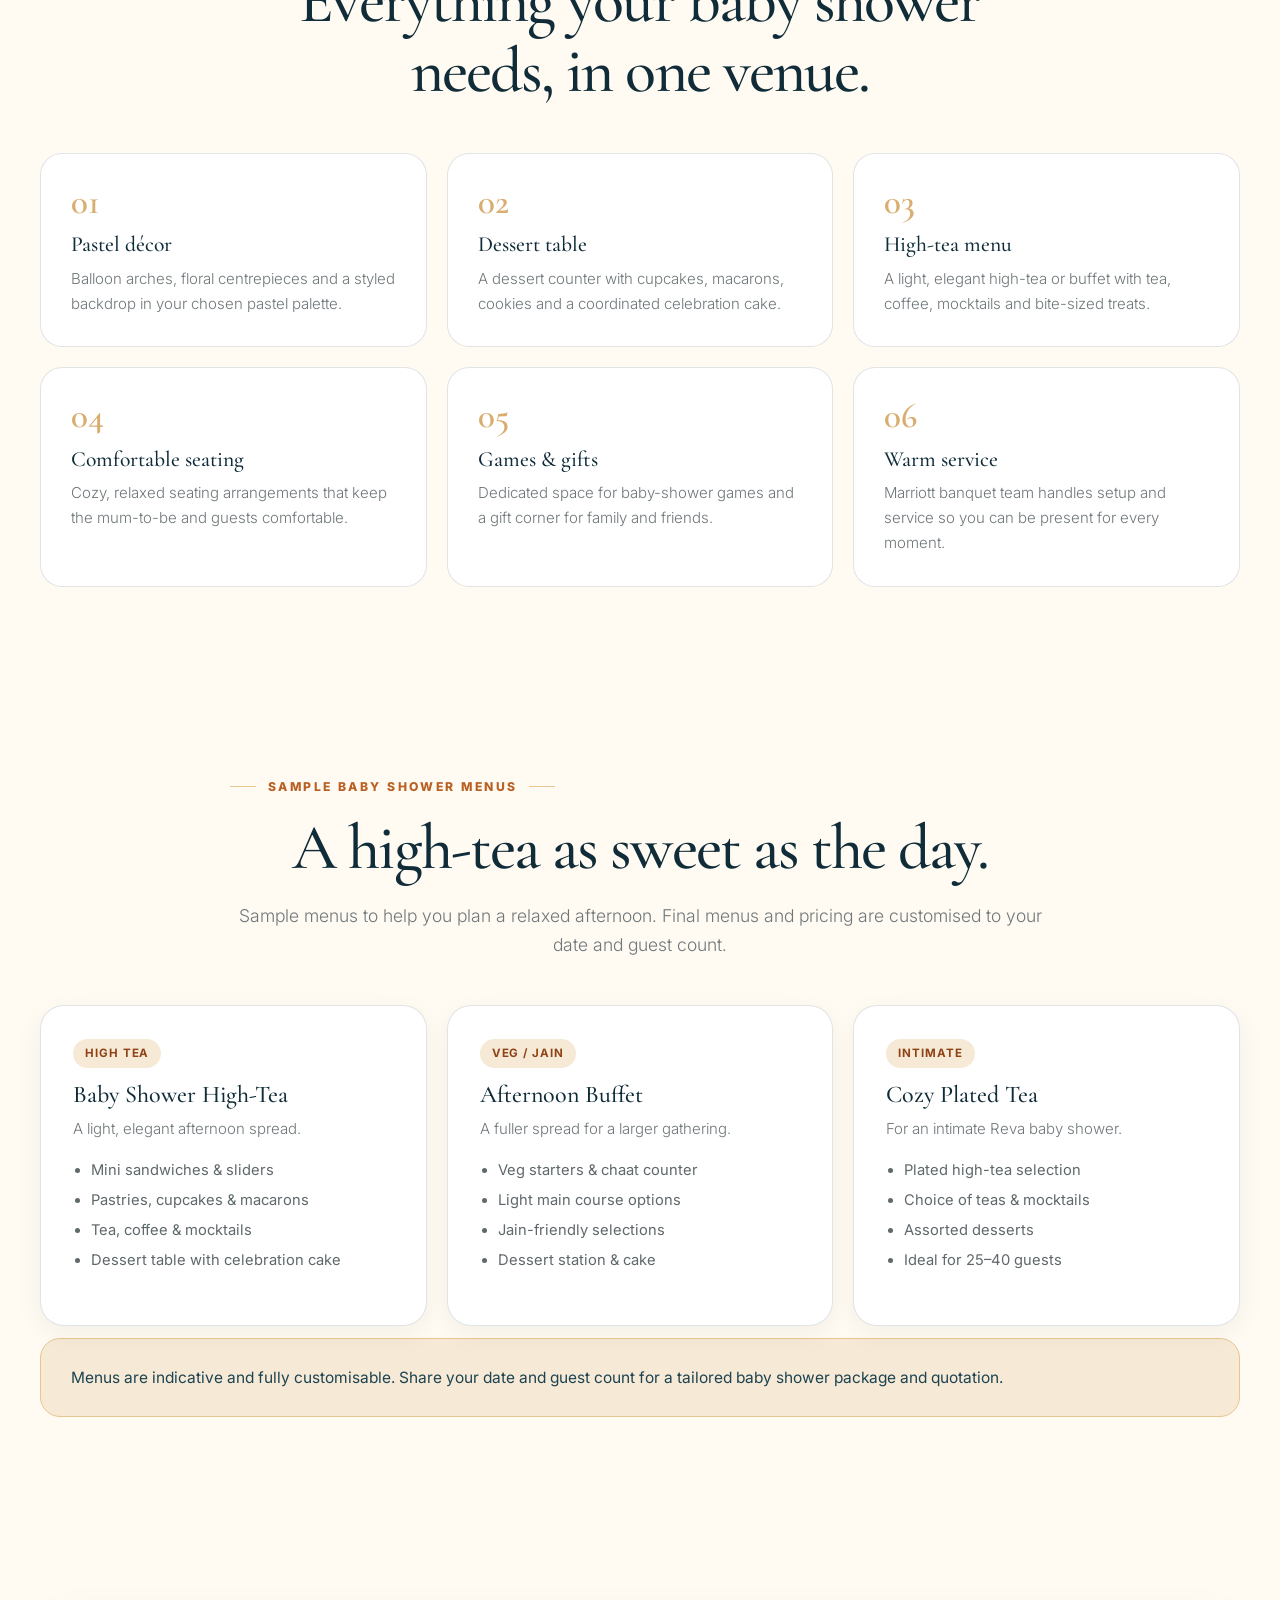
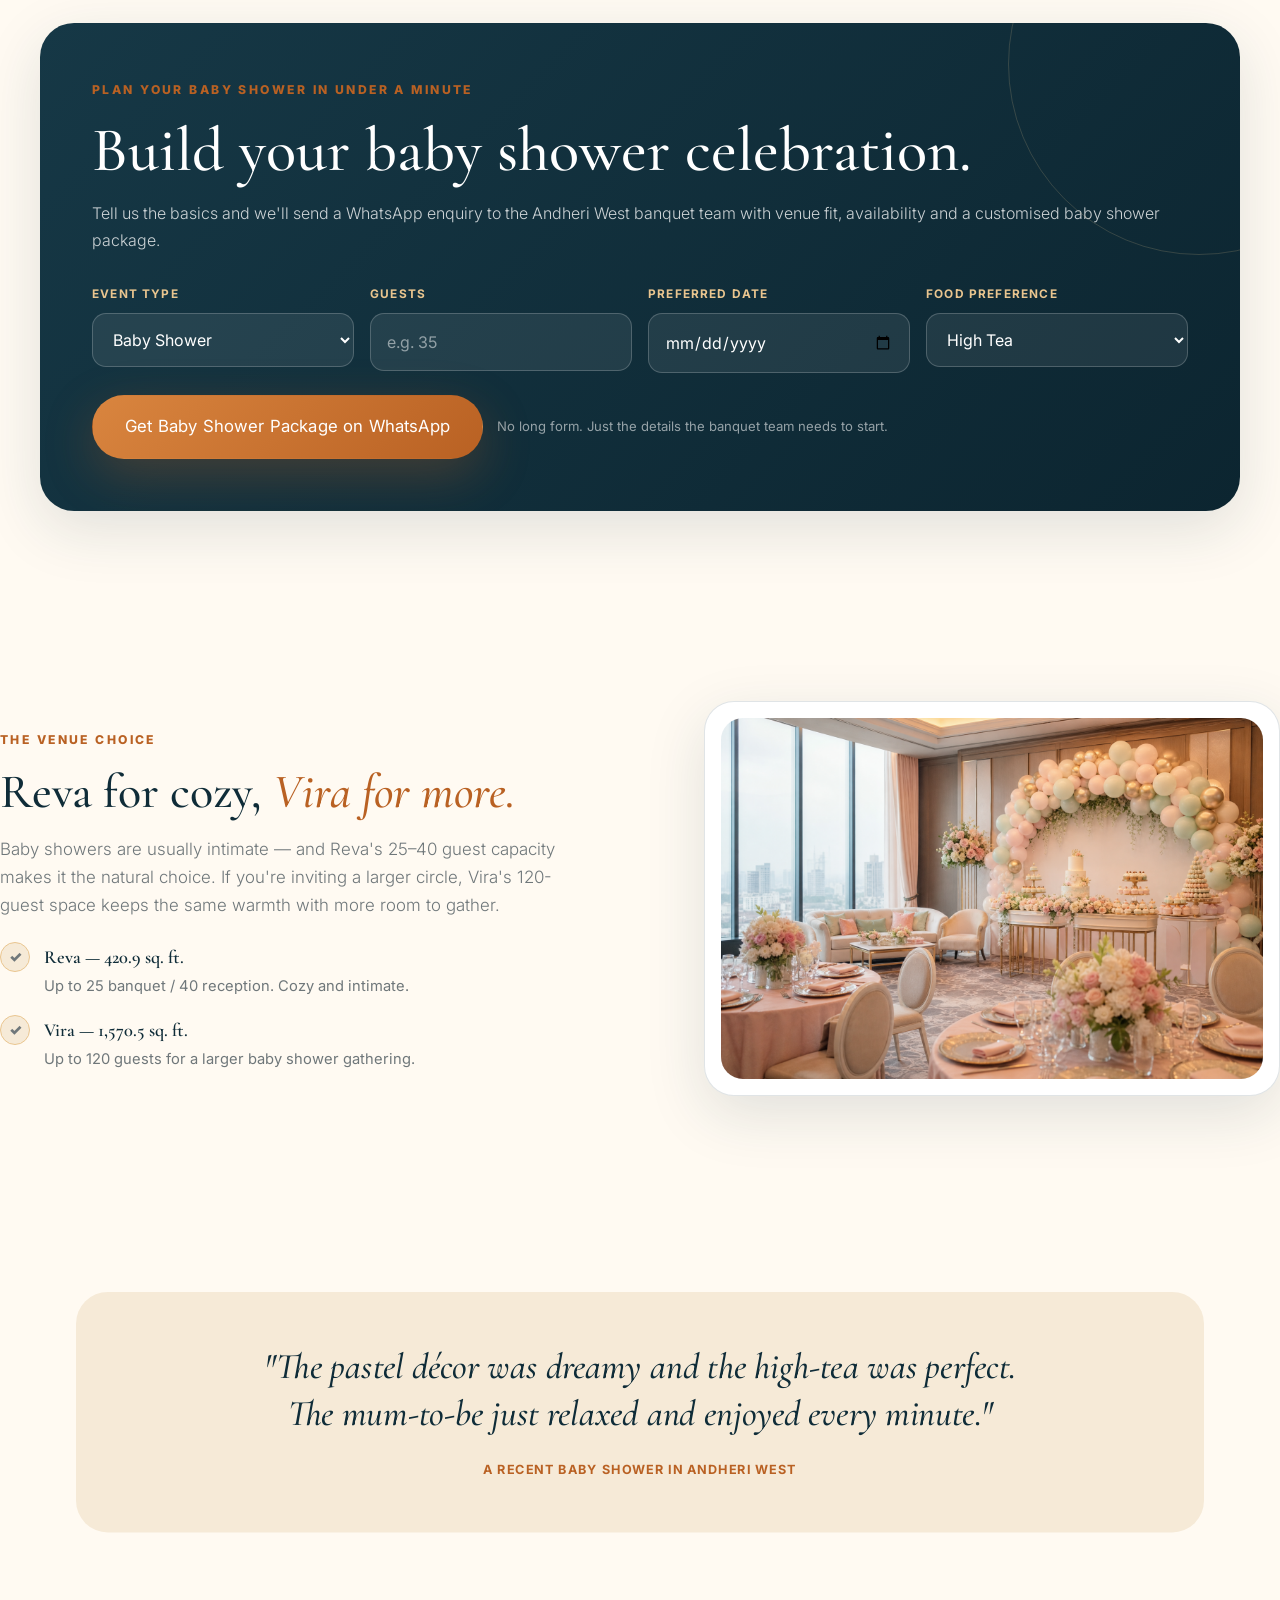
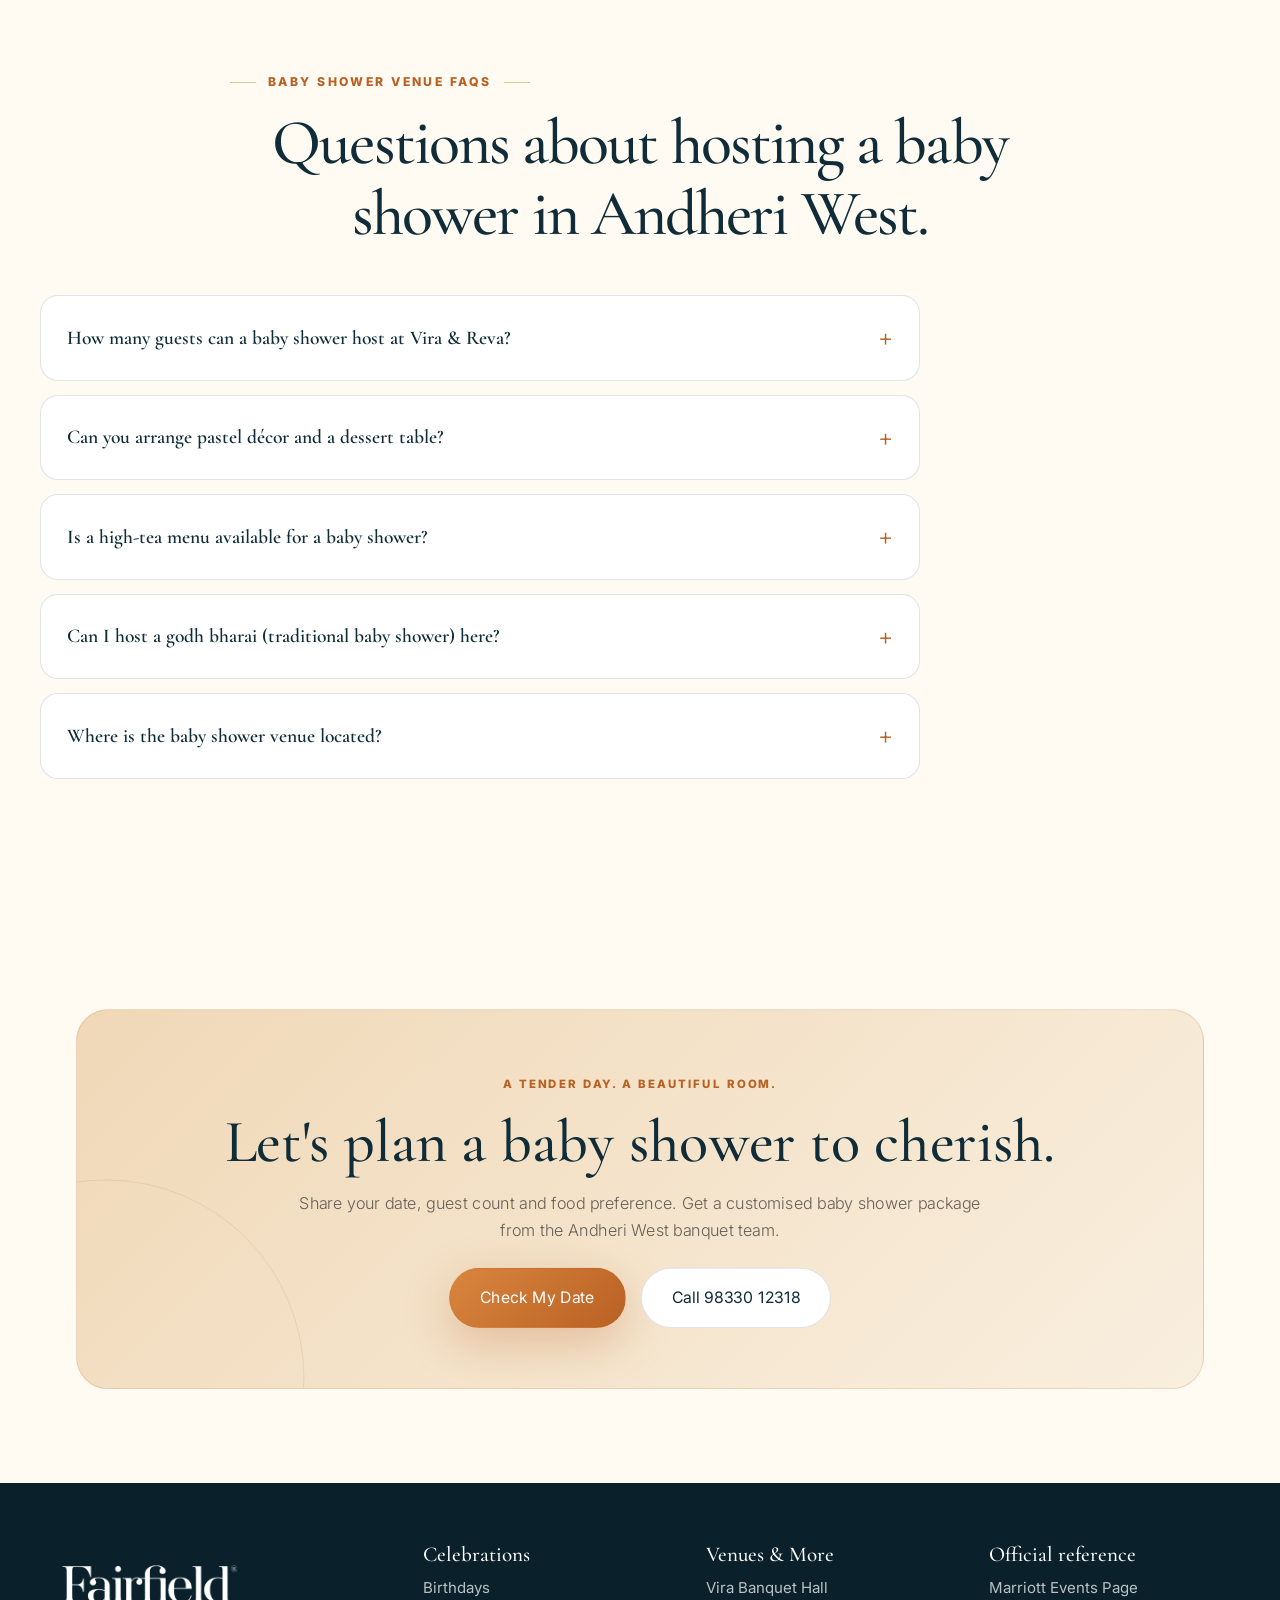
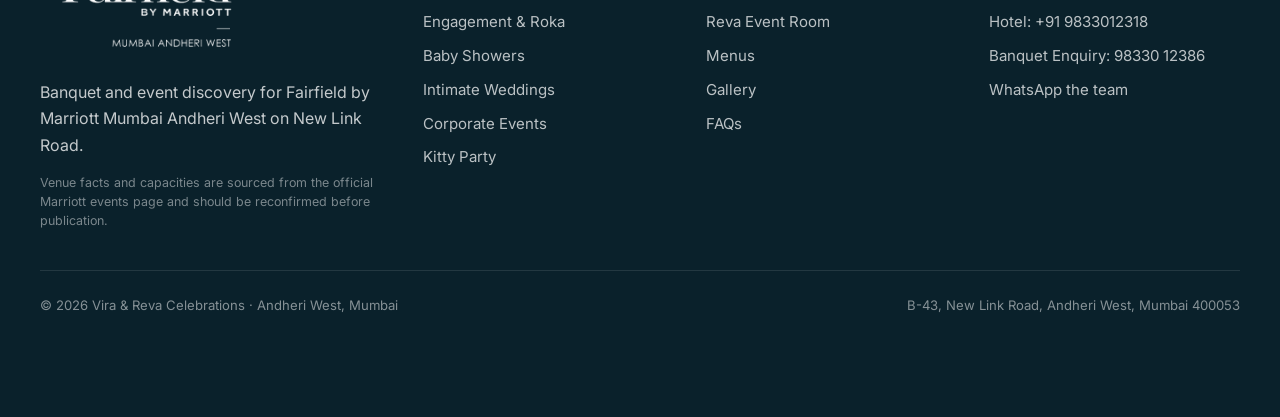
==== commit ba1b27cb: "Add files via upload" ====
--- a/baby-shower-venue-andheri-west.html
+++ b/baby-shower-venue-andheri-west.html
@@ -27,16 +27,15 @@
   "url":"https://YOUR-DOMAIN.com/baby-shower-venue-andheri-west.html",
   "image":"assets/img/baby-shower.jpg",
   "address":{"@type":"PostalAddress","streetAddress":"B-43, New Link Rd, Andheri West","addressLocality":"Mumbai","addressRegion":"Maharashtra","postalCode":"400053","addressCountry":"IN"},
-  "telephone":"+91 22-65740000",
+  "telephone":"+91 9833012318",
   "containedInPlace":{"@type":"Hotel","name":"Fairfield by Marriott Mumbai Andheri West"}
 }
 </script>
 <script src="https://sites.super.myninja.ai/_assets/ninja-daytona-script.js"></script>
 </head>
 <body>
-<div class="topbar">Fairfield by Marriott Mumbai Andheri West &middot; <b>B-43, New Link Road, Andheri West, Mumbai 400053</b> &middot; Banquet Enquiry: 98330 12386</div>
 <nav class="nav"><div class="container nav-inner">
-  <a class="brand" href="index.html"><img class="brand-logo" src="https://cache.marriott.com/content/dam/marriott-digital/fi/global-property-shared/en_us/logo/assets/fi_logo_L.png" alt="Fairfield by Marriott Mumbai Andheri West logo" width="150" height="77"></a>
+  <a class="brand" href="index.html"><img class="brand-logo" src="assets/img/FFM logo.png" alt="Fairfield by Marriott Mumbai Andheri West logo" width="150" height="77"></a>
   <button class="nav-toggle" aria-label="Menu"><span></span><span></span><span></span></button>
   <div class="nav-links">
     <div class="nav-drop"><a href="index.html#celebrations">Celebrations</a>
@@ -59,7 +58,7 @@
     <div class="kicker">Baby shower venue &middot; Andheri West, Mumbai</div>
     <h1>A baby shower as <em>tender as the moment.</em></h1>
     <p>Celebrate the little one on the way with a warm, beautiful baby shower — pastel décor, a dessert table, games with friends and a relaxed high-tea. Host it at Vira &amp; Reva, the elegant banquet venue of Fairfield by Marriott Mumbai, on New Link Road in Andheri West.</p>
-    <div class="page-hero-actions"><a class="btn btn-primary btn-lg" href="#enquiry">Check Date Availability</a><a class="btn btn-secondary btn-lg" href="tel:+919833012386">Call Banquet Team</a></div>
+    <div class="page-hero-actions"><a class="btn btn-primary btn-lg" href="#enquiry">Check Date Availability</a><a class="btn btn-secondary btn-lg" href="tel:+919833012318">Call Banquet Team</a></div>
   </div>
 </header>
 
@@ -156,22 +155,22 @@
 <details class="reveal"><summary>Where is the baby shower venue located?</summary><p>B-43, New Link Road, Andheri West, Mumbai 400053 — minutes from Lokhandwala, Versova and Oshiwara.</p></details>
 </div></div></section>
 
-<section class="section"><div class="container"><div class="cta reveal scale"><div class="kicker">A tender day. A beautiful room.</div><h2>Let's plan a baby shower to cherish.</h2><p>Share your date, guest count and food preference. Get a customised baby shower package from the Andheri West banquet team.</p><a class="btn btn-primary btn-lg" href="#enquiry">Check My Date</a> <a class="btn btn-light btn-lg" href="tel:+919833012386">Call 98330 12386</a></div></div></section>
+<section class="section"><div class="container"><div class="cta reveal scale"><div class="kicker">A tender day. A beautiful room.</div><h2>Let's plan a baby shower to cherish.</h2><p>Share your date, guest count and food preference. Get a customised baby shower package from the Andheri West banquet team.</p><a class="btn btn-primary btn-lg" href="#enquiry">Check My Date</a> <a class="btn btn-light btn-lg" href="tel:+919833012318">Call 98330 12318</a></div></div></section>
 </main>
 
 <footer class="footer"><div class="container"><div class="footer-grid">
-  <div><div class="footer-brand"><span class="brand-logo-wrap"><img class="brand-logo footer-logo" src="https://cache.marriott.com/content/dam/marriott-digital/fi/global-property-shared/en_us/logo/assets/fi_logo_L.png" alt="Fairfield by Marriott Mumbai Andheri West logo" width="140" height="72"></span></div><p>Banquet and event discovery for Fairfield by Marriott Mumbai Andheri West on New Link Road.</p><small>Venue facts and capacities are sourced from the official Marriott events page and should be reconfirmed before publication.</small></div>
+  <div><div class="footer-brand"><img class="brand-logo footer-logo" src="assets/img/FFM logo white.png" alt="Fairfield by Marriott Mumbai Andheri West logo" width="140" height="72"></div><p>Banquet and event discovery for Fairfield by Marriott Mumbai Andheri West on New Link Road.</p><small>Venue facts and capacities are sourced from the official Marriott events page and should be reconfirmed before publication.</small></div>
   <div><h3>Celebrations</h3><a href="birthday-party-venue-andheri-west.html">Birthdays</a><a href="engagement-venue-andheri-west.html">Engagement &amp; Roka</a><a href="baby-shower-venue-andheri-west.html">Baby Showers</a><a href="intimate-wedding-venue-andheri-west.html">Intimate Weddings</a><a href="corporate-events-andheri-west.html">Corporate Events</a><a href="kitty-party-venue-andheri-west.html">Kitty Party</a></div>
   <div><h3>Venues &amp; More</h3><a href="index.html#venues">Vira Banquet Hall</a><a href="index.html#venues">Reva Event Room</a><a href="index.html#check-date">Menus</a><a href="index.html#check-date">Gallery</a><a href="#faq">FAQs</a></div>
-  <div><h3>Official reference</h3><a href="https://www.marriott.com/en-us/hotels/bomff-fairfield-mumbai-andheri-west/events/" target="_blank" rel="noopener">Marriott Events Page</a><a href="tel:+912265740000">Hotel: +91 22-65740000</a><a href="tel:+919833012386">Banquet Enquiry: 98330 12386</a><a href="https://wa.me/919833012386" target="_blank" rel="noopener">WhatsApp the team</a></div>
+  <div><h3>Official reference</h3><a href="https://www.marriott.com/en-us/hotels/bomff-fairfield-mumbai-andheri-west/events/" target="_blank" rel="noopener">Marriott Events Page</a><a href="tel:+919833012318">Hotel: +91 9833012318</a><a href="https://wa.me/919833012386" target="_blank" rel="noopener">Banquet Enquiry: 98330 12386</a><a href="https://wa.me/919833012386" target="_blank" rel="noopener">WhatsApp the team</a></div>
 </div>
 <div class="footer-bottom"><span>&copy; 2026 Vira &amp; Reva Celebrations · Andheri West, Mumbai</span><span>B-43, New Link Road, Andheri West, Mumbai 400053</span></div>
 </div></footer>
 
-<div class="sticky-mobile"><a href="tel:+919833012386">Call</a><a class="wa" href="https://wa.me/919833012386" target="_blank" rel="noopener">WhatsApp</a><a class="book" href="#enquiry">Check Date</a></div>
+<div class="sticky-mobile"><a href="tel:+919833012318">Call</a><a class="wa" href="https://wa.me/919833012386" target="_blank" rel="noopener">WhatsApp</a><a class="book" href="#enquiry">Check Date</a></div>
 <div class="float-actions">
   <a class="float-btn wa" href="https://wa.me/919833012386?text=Hi%2C%20I%27d%20like%20to%20enquire%20about%20hosting%20an%20event%20at%20Vira%20%26%20Reva%2C%20Fairfield%20by%20Marriott%20Mumbai%20Andheri%20West." target="_blank" rel="noopener" aria-label="Chat with us on WhatsApp"><svg viewBox="0 0 24 24"><path d="M21 11.5a8.38 8.38 0 0 1-.9 3.8 8.5 8.5 0 0 1-7.6 4.7 8.38 8.38 0 0 1-3.8-.9L3 21l1.9-5.7a8.38 8.38 0 0 1-.9-3.8 8.5 8.5 0 0 1 4.7-7.6 8.38 8.38 0 0 1 3.8-.9h.5a8.48 8.48 0 0 1 8 8v.5z"></path></svg><span class="ftip">WhatsApp Us</span></a>
-  <a class="float-btn call" href="tel:+919833012386" aria-label="Call the banquet team"><svg viewBox="0 0 24 24"><path d="M22 16.92v3a2 2 0 0 1-2.18 2 19.79 19.79 0 0 1-8.63-3.07 19.5 19.5 0 0 1-6-6 19.79 19.79 0 0 1-3.07-8.67A2 2 0 0 1 4.11 2h3a2 2 0 0 1 2 1.72 12.84 12.84 0 0 0 .7 2.81 2 2 0 0 1-.45 2.11L8.09 9.91a16 16 0 0 0 6 6l1.27-1.27a2 2 0 0 1 2.11-.45 12.84 12.84 0 0 0 2.81.7A2 2 0 0 1 22 16.92z"></path></svg><span class="ftip">Call Now</span></a>
+  <a class="float-btn call" href="tel:+919833012318" aria-label="Call the banquet team"><svg viewBox="0 0 24 24"><path d="M22 16.92v3a2 2 0 0 1-2.18 2 19.79 19.79 0 0 1-8.63-3.07 19.5 19.5 0 0 1-6-6 19.79 19.79 0 0 1-3.07-8.67A2 2 0 0 1 4.11 2h3a2 2 0 0 1 2 1.72 12.84 12.84 0 0 0 .7 2.81 2 2 0 0 1-.45 2.11L8.09 9.91a16 16 0 0 0 6 6l1.27-1.27a2 2 0 0 1 2.11-.45 12.84 12.84 0 0 0 2.81.7A2 2 0 0 1 22 16.92z"></path></svg><span class="ftip">Call Now</span></a>
 </div>
 
 <script src="script.js"></script>
--- a/styles.css
+++ b/styles.css
@@ -64,7 +64,7 @@
 .brand{display:flex;align-items:center;gap:13px;font-weight:700;color:var(--ink);font-family:var(--serif)}
 .brandmark{width:46px;height:46px;border-radius:50%;border:1.5px solid var(--champagne);display:grid;place-items:center;font-family:var(--serif);color:var(--copper);font-size:1.4rem;font-weight:600;background:radial-gradient(circle at 30% 30%,rgba(233,197,143,.25),transparent 70%);transition:transform .5s var(--ease)}
 .brand:hover .brandmark{transform:rotate(20deg) scale(1.05)}
-.brand-logo{height:48px;width:auto;display:block;transition:transform .45s var(--ease)}
+.brand-logo{height: 85px;width:auto;display:block;transition:transform .45s var(--ease)}
 .brand:hover .brand-logo{transform:scale(1.04)}
 .brand-text{display:flex;flex-direction:column}
 .brand-name{font-size:1.32rem;line-height:1.05;font-weight:600;letter-spacing:.01em}
@@ -105,8 +105,8 @@
 .hero:after{content:"";position:absolute;inset:20px;border:1px solid rgba(233,197,143,.32);border-radius:30px;pointer-events:none;animation:heroFrameIn 1.2s var(--ease) both;z-index:3}
 
 .hero-slider{position:absolute;inset:0;z-index:0}
-.hero-slide{position:absolute;inset:0;background-size:cover;background-position:center;opacity:0;transition:opacity 1.8s var(--ease);animation:heroKenBurns 15s ease-in-out infinite}
-.hero-slide.active{opacity:1;z-index:1}
+.hero-slide{position:absolute;inset:0;background-size:cover;background-position:center;opacity:0;transition:opacity 1.8s var(--ease)}
+.hero-slide.active{opacity:1;z-index:1;animation:heroKenBurns 9s ease-out forwards}
 .hero-overlay{position:absolute;inset:0;z-index:1;background:linear-gradient(95deg,rgba(10,30,38,.95) 0%,rgba(10,30,38,.82) 42%,rgba(10,30,38,.30) 78%)}
 .hero-dots{position:absolute;left:50%;bottom:26px;transform:translateX(-50%);z-index:4;display:flex;gap:10px}
 .hero-dots button{width:9px;height:9px;padding:0;border-radius:50%;border:1px solid rgba(255,255,255,.6);background:rgba(255,255,255,.35);cursor:pointer;transition:.3s var(--ease)}
@@ -255,7 +255,7 @@
 .footer-brand .brand-name{color:#fff}
 .footer-brand small{color:rgba(255,255,255,.6)}
 .brand-logo-wrap{background:#fffaf2;border-radius:14px;padding:9px 16px;display:inline-flex;align-items:center;box-shadow:0 10px 28px rgba(0,0,0,.28);flex:0 0 auto}
-.footer-logo{height:34px}
+.footer-logo{height: 120px;}
 .footer-bottom{margin-top:40px;padding-top:24px;border-top:1px solid rgba(255,255,255,.10);font-size:.82rem;color:rgba(255,255,255,.5);display:flex;justify-content:space-between;flex-wrap:wrap;gap:10px}
 
 .sticky-mobile{display:none}
@@ -268,10 +268,10 @@
 .float-btn .ftip{position:absolute;right:calc(100% + 14px);top:50%;transform:translateY(-50%) translateX(6px);background:var(--ink);color:#fff;padding:7px 14px;border-radius:10px;font-size:.78rem;font-weight:600;letter-spacing:.01em;white-space:nowrap;opacity:0;visibility:hidden;transition:.25s var(--ease);box-shadow:var(--shadow-sm)}
 .float-btn:hover .ftip{opacity:1;visibility:visible;transform:translateY(-50%) translateX(0)}
 @media(max-width:640px){
-  .float-actions{right:16px;bottom:98px;gap:12px}
-  .float-btn{width:50px;height:50px}
-  .float-btn svg{width:22px;height:22px}
-  .float-btn .ftip{display:none}
+  /* The sticky bottom bar (Call / WhatsApp / Check Date) already covers
+     these actions on phones, so hide the floating bubbles to avoid two
+     sets of the same buttons fighting for space on a small screen. */
+  .float-actions{display:none}
 }
 
 .reveal{opacity:0;transform:translateY(36px);transition:opacity .9s var(--ease),transform .9s var(--ease)}
@@ -370,20 +370,29 @@
 @keyframes underline{from{transform:scaleX(0)}to{transform:scaleX(1)}}
 @keyframes heroFrameIn{from{opacity:0;transform:scale(.98)}to{opacity:1;transform:none}}
 @keyframes floatOrb{0%,100%{transform:translate(0,0)}50%{transform:translate(20px,-26px)}}
-@keyframes heroKenBurns{0%{transform:scale(1.02)}50%{transform:scale(1.1)}100%{transform:scale(1.02)}}
+@keyframes heroKenBurns{0%{transform:scale(1.0)}100%{transform:scale(1.07)}}
 @keyframes marquee{from{transform:translateX(0)}to{transform:translateX(-50%)}}
 @keyframes shimmer{0%{background-position:-200% 0}100%{background-position:200% 0}}
 
+/* ===== Large tablets / small laptops ===== */
+@media(max-width:1100px){
+  .section{padding:96px 0}
+  .hero-content{padding:110px 0 120px}
+}
+
+/* ===== Tablets & below: nav becomes a toggle menu, grids go 2-up ===== */
 @media(max-width:1000px){
-  .nav-links{position:fixed;inset:74px 0 auto 0;flex-direction:column;background:rgba(255,250,242,.98);backdrop-filter:blur(16px);padding:24px;gap:6px;box-shadow:0 20px 50px rgba(22,52,66,.18);transform:translateY(-120%);transition:.4s var(--ease);align-items:stretch;border-bottom:1px solid var(--line)}
+  .nav-links{position:fixed;inset:74px 0 auto 0;flex-direction:column;background:rgba(255,250,242,.98);backdrop-filter:blur(16px);padding:24px;gap:6px;box-shadow:0 20px 50px rgba(22,52,66,.18);transform:translateY(-120%);transition:.4s var(--ease);align-items:stretch;border-bottom:1px solid var(--line);max-height:calc(100vh - 74px);overflow-y:auto}
   .nav-links.open{transform:translateY(0)}
   .nav-links>a{padding:12px 4px;border-bottom:1px solid var(--line-soft)}
+  .nav-links .btn{margin-top:6px}
   .nav-drop{position:static}
   .nav-drop-panel{position:static;transform:none;opacity:1;visibility:visible;box-shadow:none;border:0;background:transparent;min-width:0;padding:4px 0 4px 16px;display:grid}
   .nav-drop-panel a{font-size:.86rem;padding:8px 10px}
   .nav-drop>a:after{display:none}
-  .nav-toggle{display:block}
+  .nav-toggle{display:block;flex:0 0 auto}
   .hero{min-height:auto;background-attachment:scroll}
+  .hero-content{padding:100px 0 110px}
   .hero-proof{grid-template-columns:repeat(2,1fr)}
   .quick-grid{grid-template-columns:1fr 1fr}
   .quick-intro{grid-column:1/-1}
@@ -395,35 +404,120 @@
   .gallery-grid{grid-template-columns:1fr 1fr}
   .stats-band .stat-cell:nth-child(2){border-right:0}
   .stats-band .stat-cell{border-bottom:1px solid rgba(255,255,255,.10)}
-}
+  .page-hero{min-height:64vh;padding:130px 0 60px}
+}
+
+/* ===== Tablet portrait fine-tuning ===== */
+@media(max-width:780px){
+  .section{padding:76px 0}
+  .section-sm{padding:60px 0}
+  .section-head{margin-bottom:36px}
+  .quote-band{padding:48px 34px}
+  .builder-wrap{padding:44px 34px}
+  .cta{padding:52px 30px}
+  .stats-band{grid-template-columns:1fr 1fr}
+  .venue{padding:36px}
+  .venue h3{font-size:2.3rem}
+}
+
+/* ===== Phones: this is where sections must go fully single-column ===== */
 @media(max-width:640px){
-  .container{width:min(100% - 28px,1200px)}
-  .section{padding:80px 0}
+  .container,.container-narrow{width:min(100% - 28px,1200px)}
+  .section{padding:64px 0}
+  .section-sm{padding:48px 0}
+  .section-head{margin-bottom:30px}
   .hero{min-height:auto;background-position:60% center}
-  .hero-content{padding:90px 0 110px}
-  .hero h1{font-size:3.1rem}
-  .hero-copy{font-size:1.04rem}
-  .hero-proof{grid-template-columns:1fr 1fr}
-  .cards,.builder,.flow,.footer-grid,.why-grid,.loc-strip,.menu-cards,.stats-band{grid-template-columns:1fr}
-  .quick-grid{grid-template-columns:1fr 1fr}
-  .venues{gap:16px}
-  .venue{padding:30px}
-  .venue-stats{grid-template-columns:1fr 1fr}
+  .hero-content{padding:88px 0 100px}
+  .hero h1{font-size:2.6rem;letter-spacing:-.02em}
+  .hero-copy{font-size:1.02rem;margin:18px 0 24px}
+  .hero-actions{gap:10px}
+  .hero-actions .btn{flex:1 1 auto;justify-content:center}
+  .hero-proof{grid-template-columns:1fr 1fr;margin-top:30px}
+  .page-hero{min-height:auto;padding:118px 0 44px}
+  .page-hero h1{font-size:2.3rem}
+  .page-hero p{font-size:1rem}
+  .page-hero-actions{gap:10px}
+  .page-hero-actions .btn{flex:1 1 auto;justify-content:center}
+  .breadcrumb{font-size:.78rem}
+  .cards,.venues,.builder,.flow,.split,.feature-row,.footer-grid,.why-grid,.loc-strip,.menu-cards,.stats-band,.gallery-grid,.quick-grid{grid-template-columns:1fr}
+  .feature-row{gap:24px}
+  .feature-row.flip .feature-img{order:0}
+  .feature-img img{max-height:340px;object-fit:cover}
+  .split{gap:24px}
+  .poster{padding:10px;border-radius:22px}
+  .venues{gap:20px}
+  .venue{padding:26px;min-height:0}
+  .venue h3{font-size:2rem}
+  .venue .tag{margin-bottom:16px}
+  .venue p{font-size:.96rem;max-width:none}
+  .venue-stats{grid-template-columns:repeat(3,1fr);gap:8px;margin:20px 0}
+  .venue-stat{padding:12px 8px;min-width:0}
+  .venue-stat strong{font-size:1.12rem;overflow-wrap:break-word}
+  .venue-stat span{font-size:.68rem}
+  .why-grid,.cards{gap:14px}
+  .why-item,.card{padding:24px}
+  .menu-cards{gap:14px}
+  .menu-card{padding:26px}
   .builder-wrap{padding:32px 22px;border-radius:26px}
-  .cta{padding:44px 24px}
-  .quote-band{padding:40px 24px}
-  .feature-row{gap:30px}
-  .stats-band .stat-cell{border-bottom:1px solid rgba(255,255,255,.10)}
+  .builder{gap:14px}
+  .builder-actions{flex-direction:column;align-items:stretch;gap:10px}
+  .builder-actions .btn{width:100%}
+  .cta{padding:40px 22px}
+  .cta .btn{display:block;width:100%;margin:8px 0}
+  .quote-band{padding:36px 22px}
+  .quote-band blockquote{font-size:1.4rem}
+  .stats-band .stat-cell{border-right:0;border-bottom:1px solid rgba(255,255,255,.10);padding:26px 16px}
+  .stats-band .stat-cell:last-child{border-bottom:0}
+  .marquee-track{font-size:1.1rem;gap:30px;animation-duration:20s}
+  .marquee-track span{gap:30px}
+  .faq details{padding:18px 20px}
+  .faq summary{font-size:1.08rem}
+  .loc-strip{gap:12px}
   .sticky-mobile{position:fixed;bottom:0;left:0;right:0;z-index:100;display:grid;grid-template-columns:1fr 1fr 1.25fr;background:#fff;border-top:1px solid var(--line);padding:9px;gap:8px;box-shadow:0 -10px 34px rgba(22,52,66,.14)}
   .sticky-mobile a{display:grid;place-items:center;min-height:50px;border-radius:13px;font-size:.82rem;font-weight:700;transition:.2s var(--ease)}
   .sticky-mobile a:active{transform:scale(.96)}
   .sticky-mobile .wa{background:#eef8f1}
   .sticky-mobile .book{background:var(--copper);color:#fff}
-  .footer{padding-bottom:130px}
+  .footer{padding:48px 0 130px}
+  .footer-grid{gap:28px}
   .footer-bottom{flex-direction:column;align-items:flex-start}
+}
+
+/* ===== Small phones (iPhone SE / compact Android) ===== */
+@media(max-width:420px){
+  .container,.container-narrow{width:min(100% - 22px,1200px)}
+  .topbar{font-size:.74rem;padding:8px 10px;line-height:1.4}
+  .brand-logo{height:38px}
+  .nav-inner{min-height:66px}
+  .hero-content{padding:78px 0 90px}
+  .hero h1{font-size:2.15rem}
+  .hero-copy{font-size:.96rem}
+  .hero-proof{grid-template-columns:1fr 1fr;gap:10px}
+  .proof{padding:12px}
+  .hero-actions .btn,.page-hero-actions .btn{font-size:.9rem;padding:13px 18px}
+  .page-hero h1{font-size:1.95rem}
+  .section-head h2{font-size:1.9rem}
+  .venue{padding:22px}
+  .venue-stats{grid-template-columns:repeat(3,1fr);gap:6px;margin:16px 0}
+  .venue-stat{padding:10px 6px}
+  .venue-stat strong{font-size:1rem}
+  .venue-stat span{font-size:.6rem}
+  .venue h3{font-size:1.9rem}
+  .why-item .num{font-size:1.8rem}
+  .why-item h3{font-size:1.2rem}
+  .card h3{font-size:1.35rem}
+  .quote-band blockquote{font-size:1.2rem}
+  .cta h2{font-size:1.9rem}
+  .field input,.field select{padding:13px 14px}
+  .sticky-mobile{padding:7px;gap:6px}
+  .sticky-mobile a{min-height:46px;font-size:.76rem}
+}
+
+@media(max-width:640px) and (hover:none){
+  .card:hover,.venue:hover,.why-item:hover,.menu-card:hover,.loc-chip:hover{transform:none;box-shadow:0 8px 28px rgba(22,52,66,.05)}
 }
 
 @media(prefers-reduced-motion:reduce){
   *,*::before,*::after{animation-duration:.01ms !important;animation-iteration-count:1 !important;transition-duration:.01ms !important;scroll-behavior:auto !important}
   .reveal{opacity:1;transform:none}
-}
+}
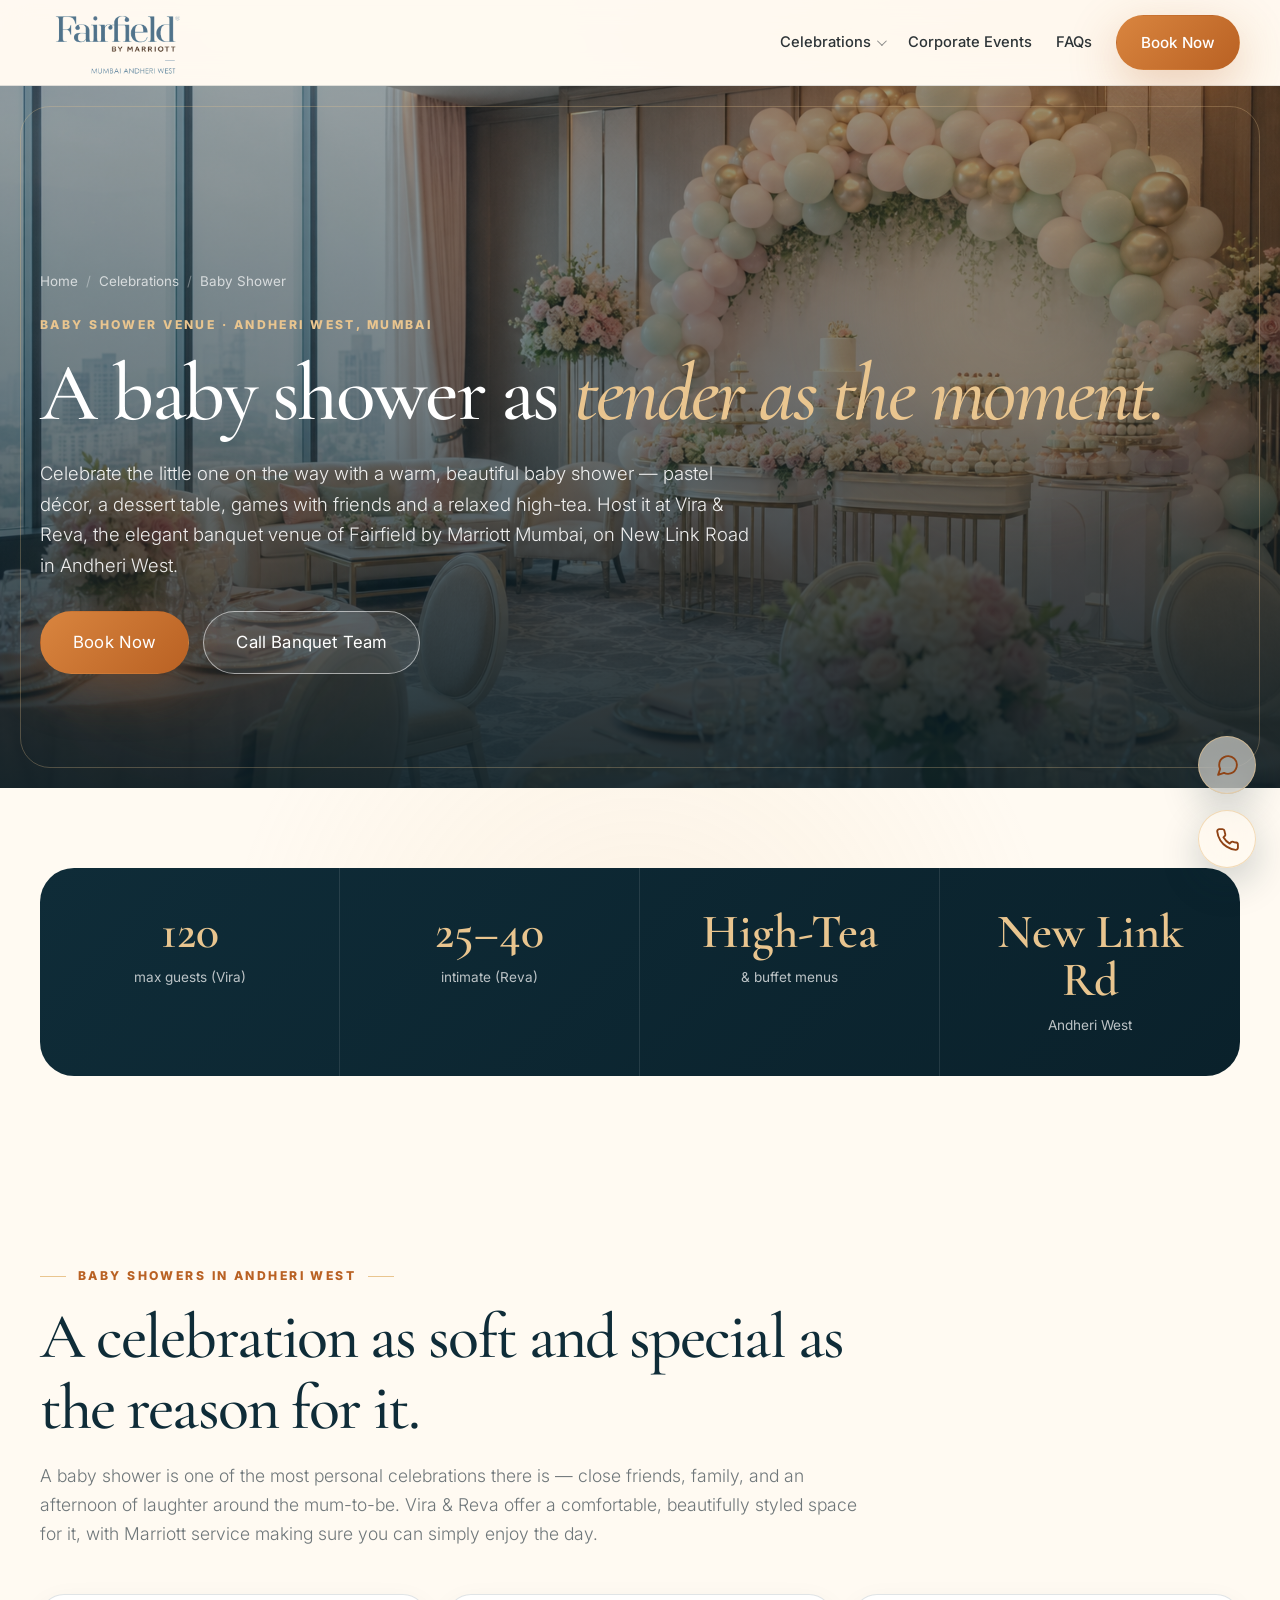
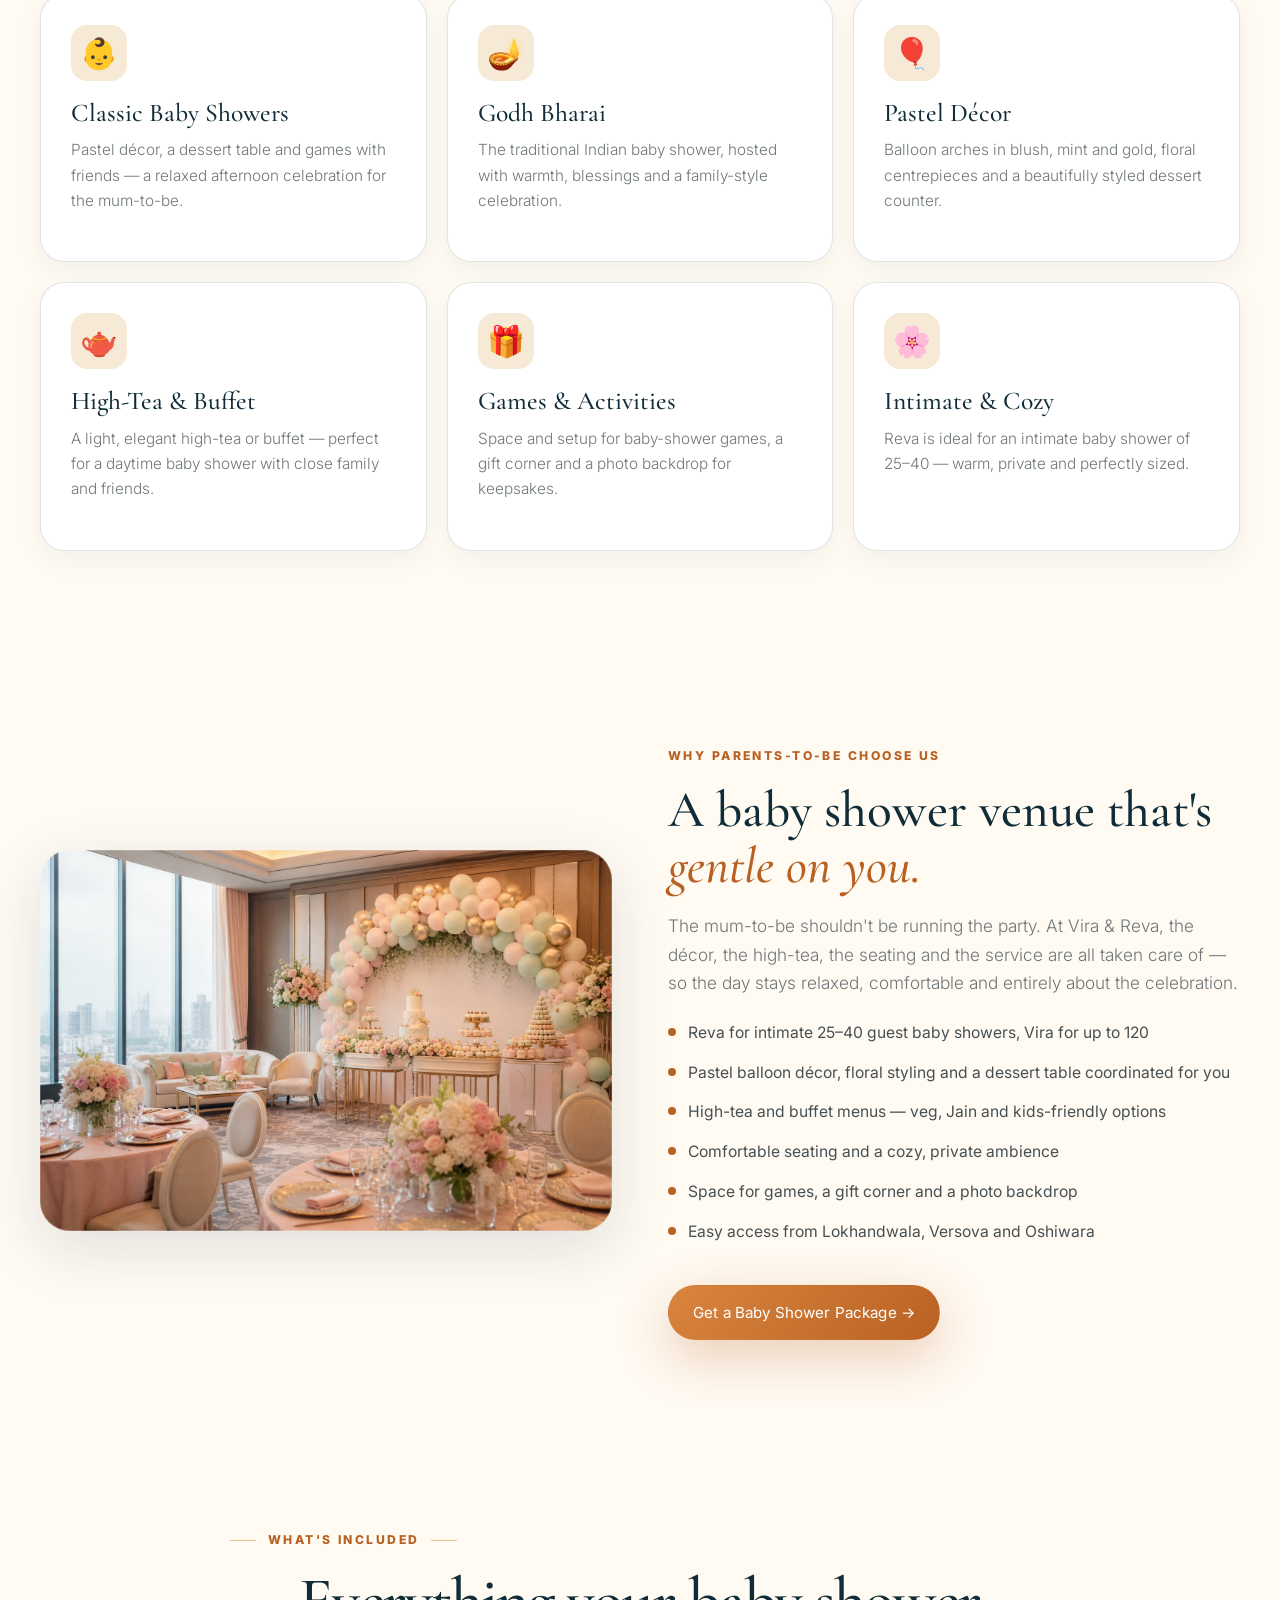
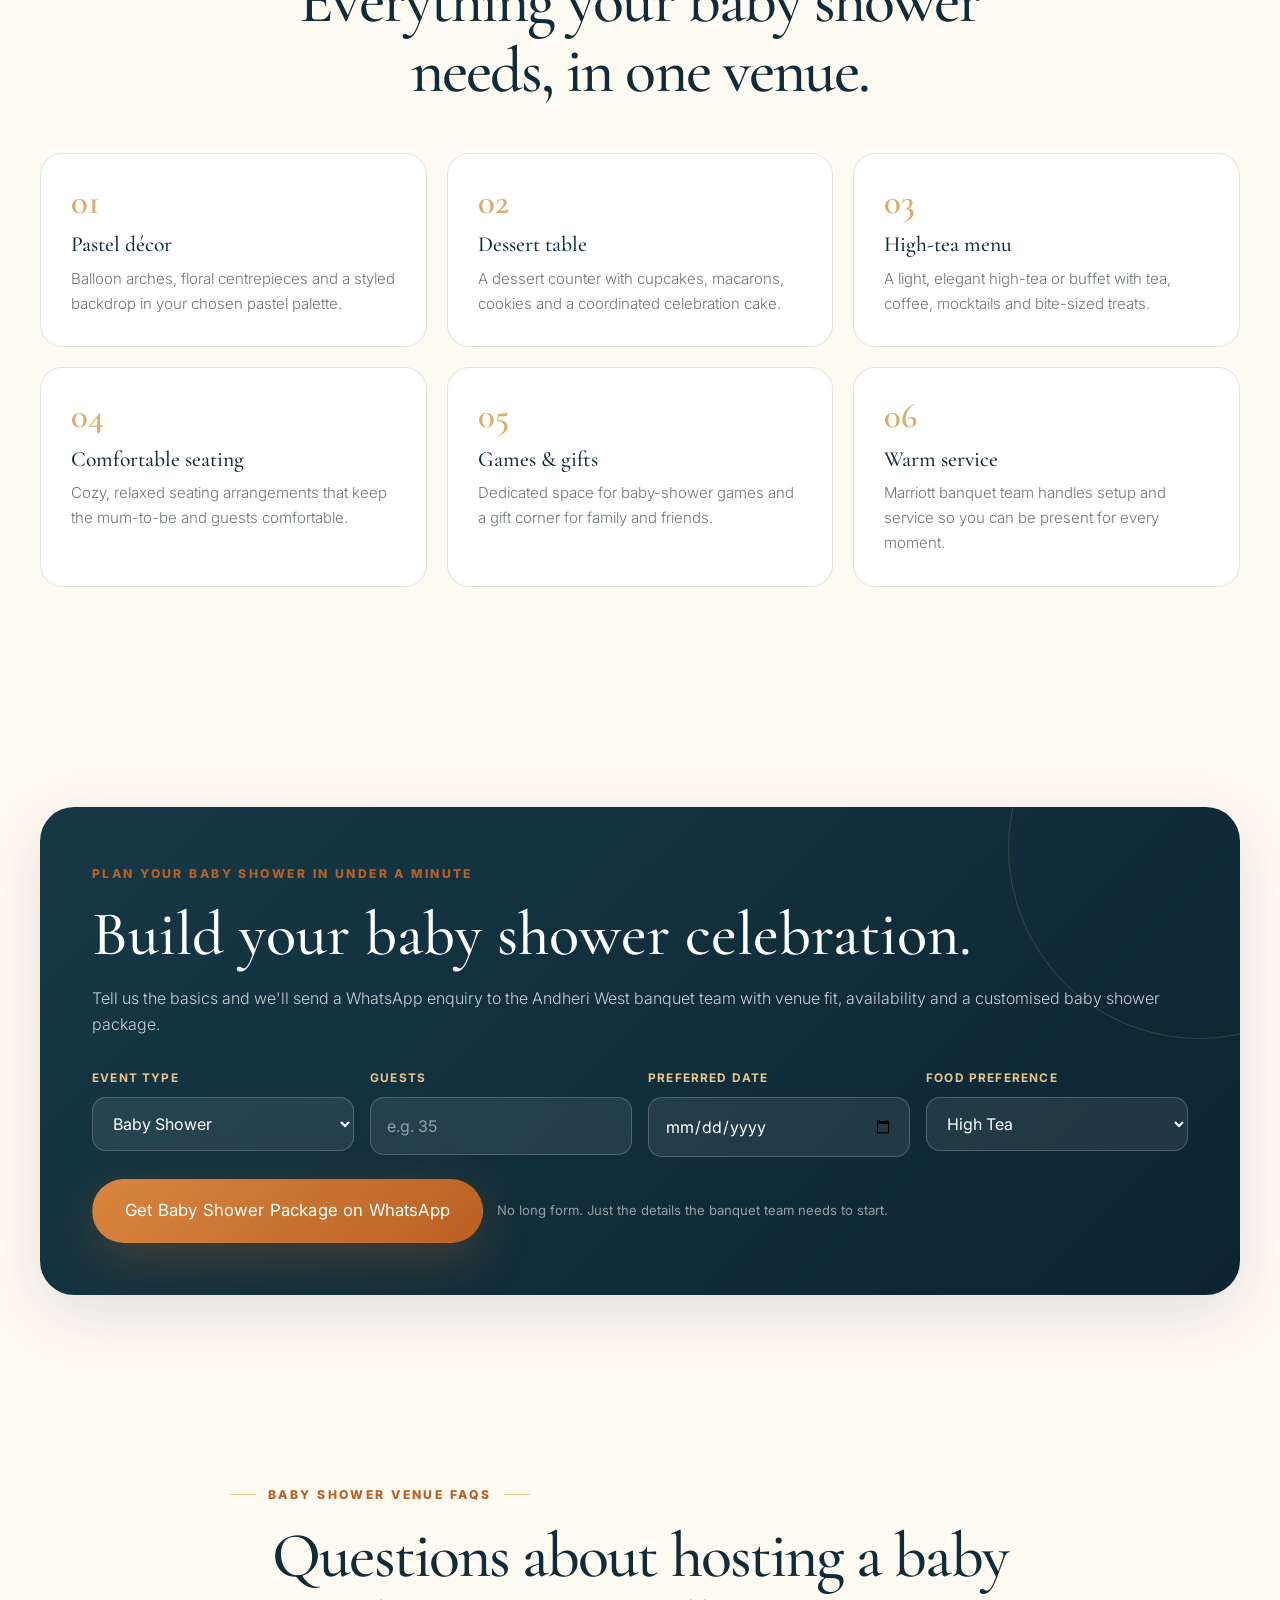
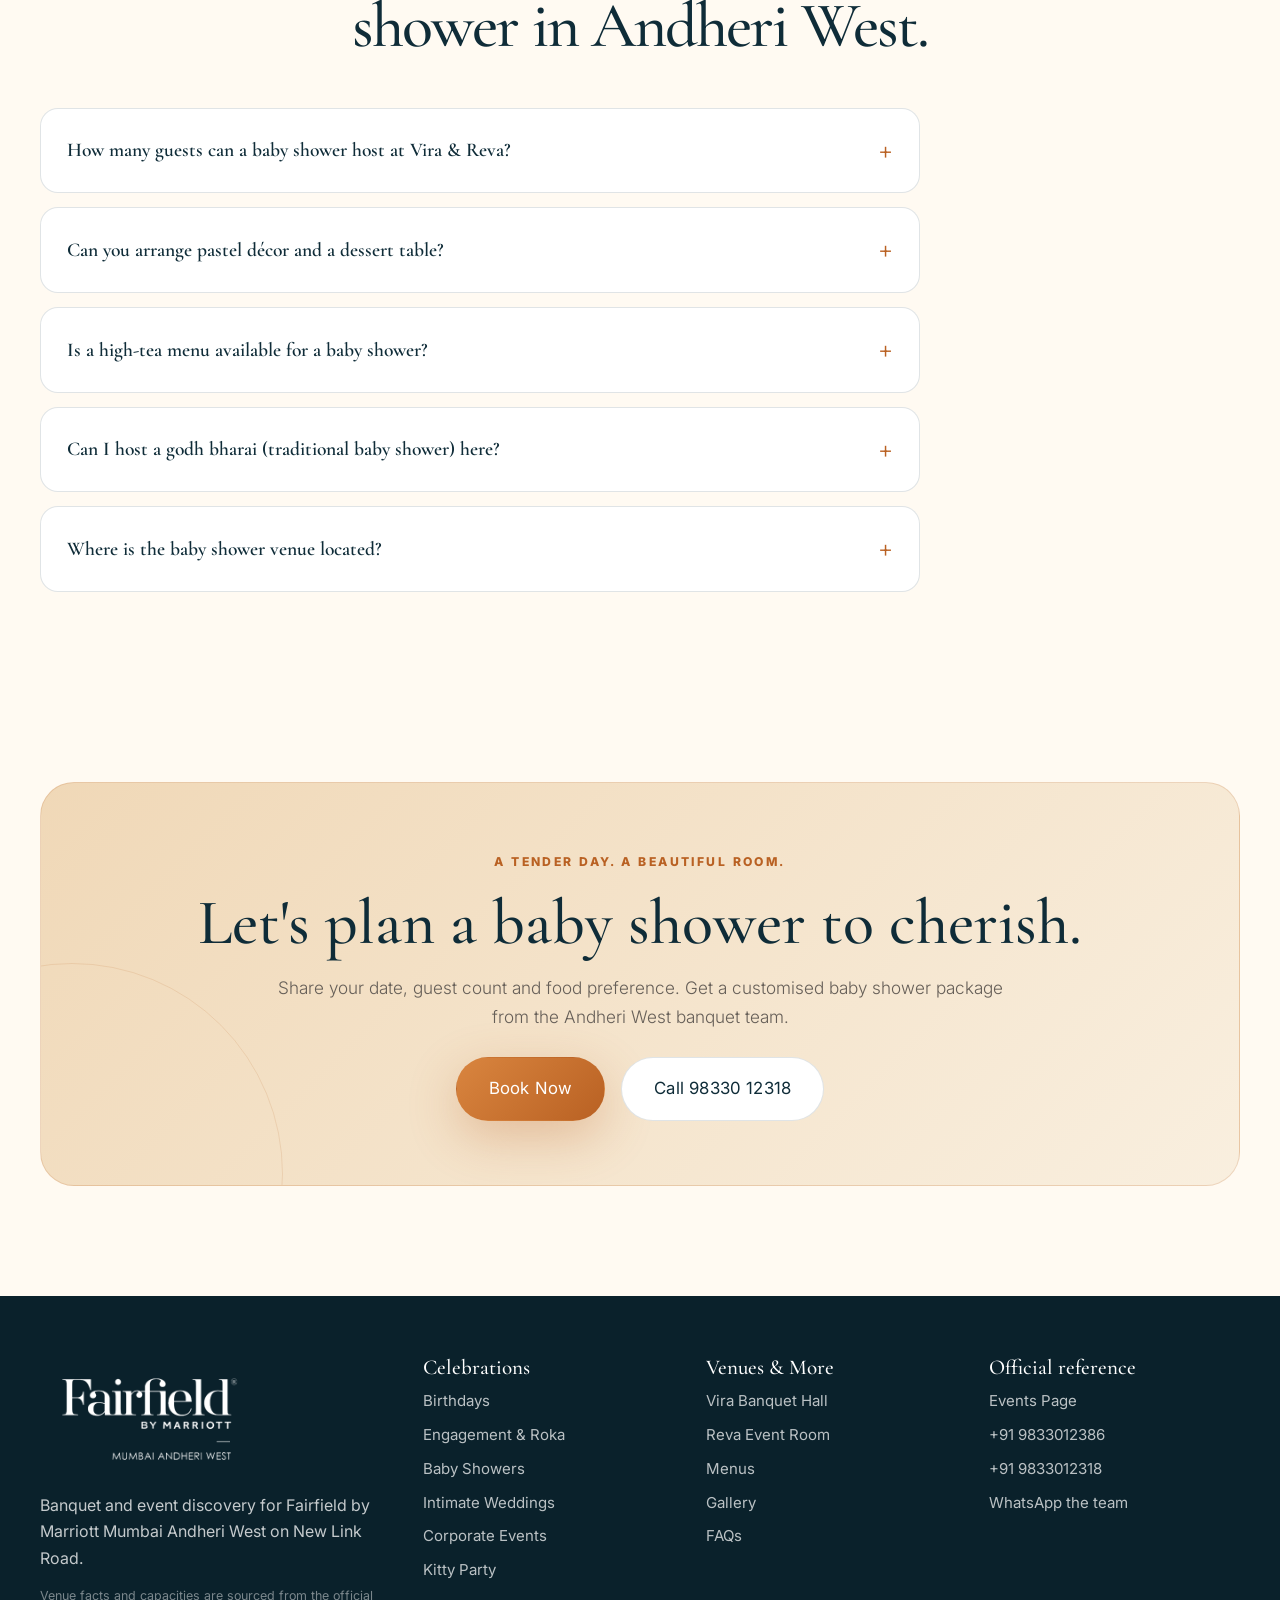
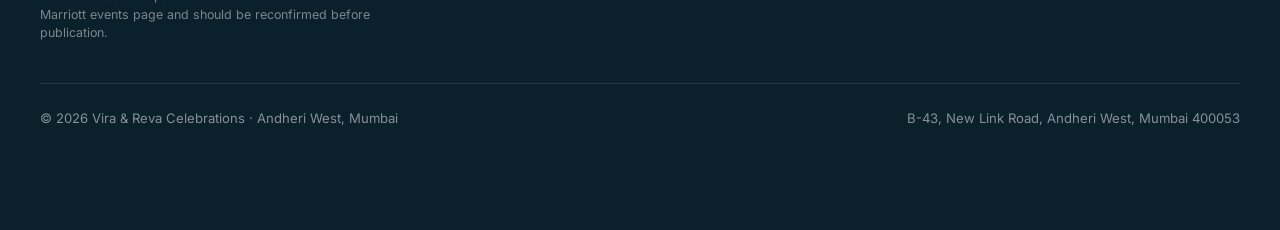
==== commit 66d55efe: "Add files via upload" ====
--- a/baby-shower-venue-andheri-west.html
+++ b/baby-shower-venue-andheri-west.html
@@ -47,7 +47,7 @@
         <a href="kitty-party-venue-andheri-west.html">Kitty Party</a>
       </div>
     </div>
-    <a href="corporate-events-andheri-west.html">Corporate Events</a><a href="#faq">FAQs</a><a class="btn btn-primary" href="#enquiry">Check Date</a>
+    <a href="corporate-events-andheri-west.html">Corporate Events</a><a href="#faq">FAQs</a><a class="btn btn-primary" href="#enquiry">Book Now</a>
   </div>
 </div></nav>
 
@@ -58,7 +58,7 @@
     <div class="kicker">Baby shower venue &middot; Andheri West, Mumbai</div>
     <h1>A baby shower as <em>tender as the moment.</em></h1>
     <p>Celebrate the little one on the way with a warm, beautiful baby shower — pastel décor, a dessert table, games with friends and a relaxed high-tea. Host it at Vira &amp; Reva, the elegant banquet venue of Fairfield by Marriott Mumbai, on New Link Road in Andheri West.</p>
-    <div class="page-hero-actions"><a class="btn btn-primary btn-lg" href="#enquiry">Check Date Availability</a><a class="btn btn-secondary btn-lg" href="tel:+919833012318">Call Banquet Team</a></div>
+    <div class="page-hero-actions"><a class="btn btn-primary btn-lg" href="#enquiry">Book Now</a><a class="btn btn-secondary btn-lg" href="tel:+919833012318">Call Banquet Team</a></div>
   </div>
 </header>
 
@@ -116,15 +116,6 @@
   </div>
 </div></section>
 
-<section class="section-sm"><div class="container">
-  <div class="section-head center reveal"><div class="kicker ornament">Sample baby shower menus</div><h2>A high-tea as sweet as the day.</h2><p>Sample menus to help you plan a relaxed afternoon. Final menus and pricing are customised to your date and guest count.</p></div>
-  <div class="menu-cards">
-    <div class="menu-card reveal"><span class="tag">High Tea</span><h3>Baby Shower High-Tea</h3><p>A light, elegant afternoon spread.</p><ul><li>Mini sandwiches &amp; sliders</li><li>Pastries, cupcakes &amp; macarons</li><li>Tea, coffee &amp; mocktails</li><li>Dessert table with celebration cake</li></ul></div>
-    <div class="menu-card reveal d1"><span class="tag">Veg / Jain</span><h3>Afternoon Buffet</h3><p>A fuller spread for a larger gathering.</p><ul><li>Veg starters &amp; chaat counter</li><li>Light main course options</li><li>Jain-friendly selections</li><li>Dessert station &amp; cake</li></ul></div>
-    <div class="menu-card reveal d2"><span class="tag">Intimate</span><h3>Cozy Plated Tea</h3><p>For an intimate Reva baby shower.</p><ul><li>Plated high-tea selection</li><li>Choice of teas &amp; mocktails</li><li>Assorted desserts</li><li>Ideal for 25–40 guests</li></ul></div>
-  </div>
-  <p class="menu-note reveal">Menus are indicative and fully customisable. Share your date and guest count for a tailored baby shower package and quotation.</p>
-</div></section>
 
 <section id="enquiry" class="section"><div class="container"><div class="builder-wrap reveal">
   <div class="kicker">Plan your baby shower in under a minute</div>
@@ -139,13 +130,7 @@
   <div class="builder-actions"><button class="btn btn-primary btn-lg" form="celebration-builder">Get Baby Shower Package on WhatsApp</button><span class="privacy">No long form. Just the details the banquet team needs to start.</span></div>
 </div></div></section>
 
-<section class="section-sm"><div class="container"><div class="split">
-  <div class="reveal left"><div class="kicker">The venue choice</div><h2 style="font-size:clamp(2rem,4vw,3rem);font-weight:500">Reva for cozy, <em>Vira for more.</em></h2><p style="color:var(--muted);font-size:1.06rem;font-weight:300">Baby showers are usually intimate — and Reva's 25–40 guest capacity makes it the natural choice. If you're inviting a larger circle, Vira's 120-guest space keeps the same warmth with more room to gather.</p>
-  <div class="checks"><div class="check"><span class="tick">✓</span><div><b>Reva — 420.9 sq. ft.</b><br><span>Up to 25 banquet / 40 reception. Cozy and intimate.</span></div></div><div class="check"><span class="tick">✓</span><div><b>Vira — 1,570.5 sq. ft.</b><br><span>Up to 120 guests for a larger baby shower gathering.</span></div></div></div></div>
-  <div class="poster reveal right"><img src="assets/img/baby-shower.jpg" alt="Intimate baby shower venue setup at Reva, Andheri West"></div>
-</div></div></section>
 
-<section class="section-sm"><div class="container"><div class="quote-band reveal scale"><blockquote>"The pastel décor was dreamy and the high-tea was perfect. The mum-to-be just relaxed and enjoyed every minute."</blockquote><cite>A recent baby shower in Andheri West</cite></div></div></section>
 
 <section id="faq" class="section-sm"><div class="container"><div class="section-head center reveal"><div class="kicker ornament">Baby shower venue FAQs</div><h2>Questions about hosting a baby shower in Andheri West.</h2></div><div class="faq">
 <details class="reveal"><summary>How many guests can a baby shower host at Vira &amp; Reva?</summary><p>Reva is ideal for intimate baby showers of 25–40 guests, while Vira can host up to 120 for a larger gathering.</p></details>
@@ -155,19 +140,19 @@
 <details class="reveal"><summary>Where is the baby shower venue located?</summary><p>B-43, New Link Road, Andheri West, Mumbai 400053 — minutes from Lokhandwala, Versova and Oshiwara.</p></details>
 </div></div></section>
 
-<section class="section"><div class="container"><div class="cta reveal scale"><div class="kicker">A tender day. A beautiful room.</div><h2>Let's plan a baby shower to cherish.</h2><p>Share your date, guest count and food preference. Get a customised baby shower package from the Andheri West banquet team.</p><a class="btn btn-primary btn-lg" href="#enquiry">Check My Date</a> <a class="btn btn-light btn-lg" href="tel:+919833012318">Call 98330 12318</a></div></div></section>
+<section class="section"><div class="container"><div class="cta reveal scale"><div class="kicker">A tender day. A beautiful room.</div><h2>Let's plan a baby shower to cherish.</h2><p>Share your date, guest count and food preference. Get a customised baby shower package from the Andheri West banquet team.</p><a class="btn btn-primary btn-lg" href="#enquiry">Book Now</a> <a class="btn btn-light btn-lg" href="tel:+919833012318">Call 98330 12318</a></div></div></section>
 </main>
 
 <footer class="footer"><div class="container"><div class="footer-grid">
   <div><div class="footer-brand"><img class="brand-logo footer-logo" src="assets/img/FFM logo white.png" alt="Fairfield by Marriott Mumbai Andheri West logo" width="140" height="72"></div><p>Banquet and event discovery for Fairfield by Marriott Mumbai Andheri West on New Link Road.</p><small>Venue facts and capacities are sourced from the official Marriott events page and should be reconfirmed before publication.</small></div>
   <div><h3>Celebrations</h3><a href="birthday-party-venue-andheri-west.html">Birthdays</a><a href="engagement-venue-andheri-west.html">Engagement &amp; Roka</a><a href="baby-shower-venue-andheri-west.html">Baby Showers</a><a href="intimate-wedding-venue-andheri-west.html">Intimate Weddings</a><a href="corporate-events-andheri-west.html">Corporate Events</a><a href="kitty-party-venue-andheri-west.html">Kitty Party</a></div>
   <div><h3>Venues &amp; More</h3><a href="index.html#venues">Vira Banquet Hall</a><a href="index.html#venues">Reva Event Room</a><a href="index.html#check-date">Menus</a><a href="index.html#check-date">Gallery</a><a href="#faq">FAQs</a></div>
-  <div><h3>Official reference</h3><a href="https://www.marriott.com/en-us/hotels/bomff-fairfield-mumbai-andheri-west/events/" target="_blank" rel="noopener">Marriott Events Page</a><a href="tel:+919833012318">Hotel: +91 9833012318</a><a href="https://wa.me/919833012386" target="_blank" rel="noopener">Banquet Enquiry: 98330 12386</a><a href="https://wa.me/919833012386" target="_blank" rel="noopener">WhatsApp the team</a></div>
+  <div><h3>Official reference</h3><a href="https://www.marriott.com/en-us/hotels/bomff-fairfield-mumbai-andheri-west/events/" target="_blank" rel="noopener">Events Page</a><a href="tel:+919833012386" target="_blank" rel="noopener">+91 9833012386</a><a href="tel:+919833012318" target="_blank" rel="noopener">+91 9833012318</a><a href="https://wa.me/919833012386" target="_blank" rel="noopener">WhatsApp the team</a></div>
 </div>
 <div class="footer-bottom"><span>&copy; 2026 Vira &amp; Reva Celebrations · Andheri West, Mumbai</span><span>B-43, New Link Road, Andheri West, Mumbai 400053</span></div>
 </div></footer>
 
-<div class="sticky-mobile"><a href="tel:+919833012318">Call</a><a class="wa" href="https://wa.me/919833012386" target="_blank" rel="noopener">WhatsApp</a><a class="book" href="#enquiry">Check Date</a></div>
+<div class="sticky-mobile"><a href="tel:+919833012318">Call</a><a class="wa" href="https://wa.me/919833012386" target="_blank" rel="noopener">WhatsApp</a><a class="book" href="#enquiry">Book Now</a></div>
 <div class="float-actions">
   <a class="float-btn wa" href="https://wa.me/919833012386?text=Hi%2C%20I%27d%20like%20to%20enquire%20about%20hosting%20an%20event%20at%20Vira%20%26%20Reva%2C%20Fairfield%20by%20Marriott%20Mumbai%20Andheri%20West." target="_blank" rel="noopener" aria-label="Chat with us on WhatsApp"><svg viewBox="0 0 24 24"><path d="M21 11.5a8.38 8.38 0 0 1-.9 3.8 8.5 8.5 0 0 1-7.6 4.7 8.38 8.38 0 0 1-3.8-.9L3 21l1.9-5.7a8.38 8.38 0 0 1-.9-3.8 8.5 8.5 0 0 1 4.7-7.6 8.38 8.38 0 0 1 3.8-.9h.5a8.48 8.48 0 0 1 8 8v.5z"></path></svg><span class="ftip">WhatsApp Us</span></a>
   <a class="float-btn call" href="tel:+919833012318" aria-label="Call the banquet team"><svg viewBox="0 0 24 24"><path d="M22 16.92v3a2 2 0 0 1-2.18 2 19.79 19.79 0 0 1-8.63-3.07 19.5 19.5 0 0 1-6-6 19.79 19.79 0 0 1-3.07-8.67A2 2 0 0 1 4.11 2h3a2 2 0 0 1 2 1.72 12.84 12.84 0 0 0 .7 2.81 2 2 0 0 1-.45 2.11L8.09 9.91a16 16 0 0 0 6 6l1.27-1.27a2 2 0 0 1 2.11-.45 12.84 12.84 0 0 0 2.81.7A2 2 0 0 1 22 16.92z"></path></svg><span class="ftip">Call Now</span></a>
--- a/styles.css
+++ b/styles.css
@@ -268,7 +268,7 @@
 .float-btn .ftip{position:absolute;right:calc(100% + 14px);top:50%;transform:translateY(-50%) translateX(6px);background:var(--ink);color:#fff;padding:7px 14px;border-radius:10px;font-size:.78rem;font-weight:600;letter-spacing:.01em;white-space:nowrap;opacity:0;visibility:hidden;transition:.25s var(--ease);box-shadow:var(--shadow-sm)}
 .float-btn:hover .ftip{opacity:1;visibility:visible;transform:translateY(-50%) translateX(0)}
 @media(max-width:640px){
-  /* The sticky bottom bar (Call / WhatsApp / Check Date) already covers
+  /* The sticky bottom bar (Call / WhatsApp / Book Now) already covers
      these actions on phones, so hide the floating bubbles to avoid two
      sets of the same buttons fighting for space on a small screen. */
   .float-actions{display:none}
@@ -285,6 +285,7 @@
 .reveal.scale{transform:scale(.94) translateY(30px)}
 .reveal.left{transform:translateX(-40px)}
 .reveal.right{transform:translateX(40px)}
+.reveal.in{transform:none}
 
 .marquee{background:var(--ink);color:var(--champagne);overflow:hidden;padding:16px 0;white-space:nowrap}
 .marquee-track{display:inline-flex;gap:48px;animation:marquee 28s linear infinite;font-family:var(--serif);font-size:1.5rem;font-style:italic;font-weight:500}
@@ -388,6 +389,7 @@
   .nav-links .btn{margin-top:6px}
   .nav-drop{position:static}
   .nav-drop-panel{position:static;transform:none;opacity:1;visibility:visible;box-shadow:none;border:0;background:transparent;min-width:0;padding:4px 0 4px 16px;display:grid}
+  .nav-links .nav-drop:hover .nav-drop-panel,.nav-links .nav-drop:focus-within .nav-drop-panel{transform:none}
   .nav-drop-panel a{font-size:.86rem;padding:8px 10px}
   .nav-drop>a:after{display:none}
   .nav-toggle{display:block;flex:0 0 auto}
@@ -423,6 +425,10 @@
 /* ===== Phones: this is where sections must go fully single-column ===== */
 @media(max-width:640px){
   .container,.container-narrow{width:min(100% - 28px,1200px)}
+  .hero > .container{width:min(1200px,calc(100% - 56px))}
+  .page-hero > .container{width:min(1200px,calc(100% - 56px))}
+  .nav-inner{min-height:74px}
+  .brand-logo{height:52px}
   .section{padding:64px 0}
   .section-sm{padding:48px 0}
   .section-head{margin-bottom:30px}
@@ -446,14 +452,14 @@
   .split{gap:24px}
   .poster{padding:10px;border-radius:22px}
   .venues{gap:20px}
-  .venue{padding:26px;min-height:0}
+  .venue{padding:26px;min-height:0;border-radius:24px}
   .venue h3{font-size:2rem}
   .venue .tag{margin-bottom:16px}
-  .venue p{font-size:.96rem;max-width:none}
-  .venue-stats{grid-template-columns:repeat(3,1fr);gap:8px;margin:20px 0}
-  .venue-stat{padding:12px 8px;min-width:0}
-  .venue-stat strong{font-size:1.12rem;overflow-wrap:break-word}
-  .venue-stat span{font-size:.68rem}
+  .venue p{font-size:.96rem;line-height:1.55;max-width:none}
+  .venue-stats{grid-template-columns:repeat(3,minmax(0,1fr));gap:8px;margin:20px 0}
+  .venue-stat{padding:12px 7px;min-width:0;text-align:center}
+  .venue-stat strong{font-size:1.08rem;line-height:1.15;overflow-wrap:anywhere}
+  .venue-stat span{display:block;font-size:.68rem;line-height:1.3;overflow-wrap:anywhere}
   .why-grid,.cards{gap:14px}
   .why-item,.card{padding:24px}
   .menu-cards{gap:14px}
@@ -487,8 +493,8 @@
 @media(max-width:420px){
   .container,.container-narrow{width:min(100% - 22px,1200px)}
   .topbar{font-size:.74rem;padding:8px 10px;line-height:1.4}
-  .brand-logo{height:38px}
-  .nav-inner{min-height:66px}
+  .brand-logo{height:52px}
+  .nav-inner{min-height:74px}
   .hero-content{padding:78px 0 90px}
   .hero h1{font-size:2.15rem}
   .hero-copy{font-size:.96rem}
@@ -498,9 +504,9 @@
   .page-hero h1{font-size:1.95rem}
   .section-head h2{font-size:1.9rem}
   .venue{padding:22px}
-  .venue-stats{grid-template-columns:repeat(3,1fr);gap:6px;margin:16px 0}
-  .venue-stat{padding:10px 6px}
-  .venue-stat strong{font-size:1rem}
+  .venue-stats{gap:6px;margin:16px 0}
+  .venue-stat{padding:10px 5px}
+  .venue-stat strong{font-size:.98rem}
   .venue-stat span{font-size:.6rem}
   .venue h3{font-size:1.9rem}
   .why-item .num{font-size:1.8rem}
@@ -520,4 +526,388 @@
 @media(prefers-reduced-motion:reduce){
   *,*::before,*::after{animation-duration:.01ms !important;animation-iteration-count:1 !important;transition-duration:.01ms !important;scroll-behavior:auto !important}
   .reveal{opacity:1;transform:none}
+}
+
+
+/* ==========================================================
+Premium Location Chips - Advanced Effects
+========================================================== */
+
+/* Section Background Animation */
+.locations-section {
+  position: relative;
+  overflow: hidden;
+}
+
+.locations-section::before {
+  content: '';
+  position: absolute;
+  top: -50%;
+  left: -50%;
+  width: 200%;
+  height: 200%;
+  background: radial-gradient(circle at 50% 50%, rgba(233, 197, 143, 0.08) 0%, transparent 50%);
+  animation: bgFloat 15s ease-in-out infinite;
+  pointer-events: none;
+  z-index: -1;
+}
+
+@keyframes bgFloat {
+  0%, 100% { transform: translate(0, 0); }
+  50% { transform: translate(-2%, -2%); }
+}
+
+/* Chip Base Styles */
+.loc-chip {
+  position: relative;
+  background: #fff;
+  border: 1px solid var(--line);
+  border-radius: 20px;
+  padding: 0; /* Reset padding for custom layout */
+  overflow: hidden;
+  cursor: pointer;
+  transition: transform 0.1s ease, box-shadow 0.3s ease, border-color 0.3s ease;
+  transform-style: preserve-3d;
+  perspective: 1000px;
+  height: 100%;
+  display: flex;
+  align-items: center;
+  justify-content: center;
+}
+
+/* Staggered Entrance Animation */
+.loc-chip[data-delay] {
+  opacity: 0;
+  transform: translateY(30px);
+  animation: chipSlideIn 0.8s cubic-bezier(0.22, 1, 0.36, 1) forwards;
+  animation-delay: var(--delay, 0ms);
+}
+
+.loc-chip[data-delay="0"] { --delay: 0ms; }
+.loc-chip[data-delay="100"] { --delay: 100ms; }
+.loc-chip[data-delay="200"] { --delay: 200ms; }
+.loc-chip[data-delay="300"] { --delay: 300ms; }
+.loc-chip[data-delay="400"] { --delay: 400ms; }
+.loc-chip[data-delay="500"] { --delay: 500ms; }
+
+@keyframes chipSlideIn {
+  to { opacity: 1; transform: translateY(0); }
+}
+
+/* Magnetic Glow Effect */
+.chip-glow {
+  position: absolute;
+  width: 150px;
+  height: 150px;
+  background: radial-gradient(circle, rgba(233, 197, 143, 0.4) 0%, transparent 70%);
+  border-radius: 50%;
+  pointer-events: none;
+  opacity: 0;
+  transform: translate(-50%, -50%);
+  transition: opacity 0.3s ease;
+  z-index: 1;
+  mix-blend-mode: multiply;
+}
+
+.loc-chip:hover .chip-glow {
+  opacity: 1;
+}
+
+/* Content Layout */
+.chip-content {
+  display: flex;
+  align-items: center;
+  gap: 16px;
+  padding: 22px 24px;
+  width: 100%;
+  position: relative;
+  z-index: 2;
+}
+
+/* Icon Wrapper */
+.icon-wrap {
+  position: relative;
+  width: 40px;
+  height: 40px;
+  display: flex;
+  align-items: center;
+  justify-content: center;
+  flex-shrink: 0;
+}
+
+/* The Dot */
+.loc-chip .dot {
+  width: 12px;
+  height: 12px;
+  border-radius: 50%;
+  background: var(--copper);
+  box-shadow: 0 0 0 4px rgba(185, 97, 35, 0.15);
+  transition: all 0.4s cubic-bezier(0.22, 1, 0.36, 1);
+  position: absolute;
+}
+
+/* The Hover Icon (Hidden by default) */
+.hover-icon {
+  font-size: 1.4rem;
+  opacity: 0;
+  transform: scale(0) rotate(-180deg);
+  transition: all 0.5s cubic-bezier(0.22, 1, 0.36, 1);
+  position: absolute;
+}
+
+/* Text Styling */
+.text-wrap {
+  display: flex;
+  flex-direction: column;
+}
+
+.loc-chip b {
+  font-family: var(--serif);
+  font-size: 1.15rem;
+  font-weight: 600;
+  color: var(--ink);
+  transition: color 0.3s ease;
+}
+
+.loc-chip .distance {
+  font-size: 0.85rem;
+  color: var(--muted);
+  margin-top: 4px;
+  transition: all 0.3s ease;
+}
+
+/* HOVER EFFECTS */
+.loc-chip:hover {
+  border-color: var(--champagne);
+  box-shadow: 0 20px 40px rgba(22, 52, 66, 0.1), 0 0 0 1px var(--champagne);
+  z-index: 10;
+}
+
+.loc-chip:hover .dot {
+  transform: scale(0);
+  opacity: 0;
+}
+
+.loc-chip:hover .hover-icon {
+  opacity: 1;
+  transform: scale(1) rotate(0deg);
+}
+
+.loc-chip:hover b {
+  color: var(--copper-dark);
+  transform: translateX(5px);
+  transition: transform 0.3s ease;
+}
+
+.loc-chip:hover .distance {
+  color: var(--copper);
+  transform: translateX(5px);
+  transition: transform 0.3s ease 0.05s;
+}
+
+/* Responsive Adjustments */
+@media (max-width: 1000px) {
+  .loc-strip {
+    grid-template-columns: 1fr 1fr;
+  }
+}
+
+@media (max-width: 640px) {
+  .loc-strip {
+    grid-template-columns: 1fr;
+  }
+  
+  .loc-chip:hover {
+    transform: none !important; /* Disable 3D tilt on mobile for performance */
+  }
+}
+
+/* Reduced Motion Preference */
+@media (prefers-reduced-motion: reduce) {
+  .loc-chip[data-delay] {
+    animation: none;
+    opacity: 1;
+    transform: none;
+  }
+  .locations-section::before {
+    animation: none;
+  }
+}
+
+/* ==========================================================
+3D Flip Card Animation - Locations Section
+========================================================== */
+
+/* Grid Layout for Flip Cards */
+.loc-strip {
+  display: grid;
+  grid-template-columns: repeat(3, 1fr);
+  gap: 24px;
+  perspective: 1000px; /* Essential for 3D effect */
+}
+
+/* The Container */
+.flip-card {
+  background-color: transparent;
+  height: 280px; /* Fixed height for uniformity */
+  cursor: pointer;
+  opacity: 0;
+  transform: translateY(30px);
+  animation: chipSlideIn 0.8s cubic-bezier(0.22, 1, 0.36, 1) forwards;
+}
+
+/* Staggered Entrance Delays */
+.flip-card[data-delay="0"] { --delay: 0ms; }
+.flip-card[data-delay="100"] { --delay: 100ms; }
+.flip-card[data-delay="200"] { --delay: 200ms; }
+.flip-card[data-delay="300"] { --delay: 300ms; }
+.flip-card[data-delay="400"] { --delay: 400ms; }
+.flip-card[data-delay="500"] { --delay: 500ms; }
+
+.flip-card { animation-delay: var(--delay, 0ms); }
+
+@keyframes chipSlideIn {
+  to { opacity: 1; transform: translateY(0); }
+}
+
+/* The Inner Wrapper (The object that actually flips) */
+.flip-card-inner {
+  position: relative;
+  width: 100%;
+  height: 100%;
+  text-align: center;
+  transition: transform 0.8s cubic-bezier(0.175, 0.885, 0.32, 1.275); /* Bouncy easing */
+  transform-style: preserve-3d;
+  box-shadow: 0 10px 30px rgba(22, 52, 66, 0.1);
+  border-radius: 24px;
+}
+
+/* Hover Trigger */
+.flip-card:hover .flip-card-inner {
+  transform: rotateY(180deg);
+}
+
+/* Common Styles for Front and Back */
+.flip-card-front, .flip-card-back {
+  position: absolute;
+  width: 100%;
+  height: 100%;
+  -webkit-backface-visibility: hidden; /* Safari */
+  backface-visibility: hidden;
+  border-radius: 24px;
+  overflow: hidden;
+  display: flex;
+  align-items: center;
+  justify-content: center;
+}
+
+/* --- FRONT SIDE --- */
+.flip-card-front {
+  background-color: #fff;
+  color: white;
+  transform: rotateY(0deg);
+}
+
+.card-bg {
+  position: absolute;
+  inset: 0;
+  background-size: cover;
+  background-position: center;
+  transition: transform 0.8s ease;
+}
+
+.flip-card:hover .card-bg {
+  transform: scale(1.1); /* Zoom effect on hover */
+}
+
+.front-content {
+  position: relative;
+  z-index: 2;
+  background: linear-gradient(to top, rgba(10,30,38,0.9), transparent);
+  width: 100%;
+  padding: 20px;
+  text-align: left;
+  bottom: 0;
+  height: 100%;
+  display: flex;
+  flex-direction: column;
+  justify-content: flex-end;
+}
+
+.icon-large {
+  font-size: 2.5rem;
+  margin-bottom: 10px;
+  filter: drop-shadow(0 2px 4px rgba(0,0,0,0.3));
+}
+
+.front-content h3 {
+  color: #fff;
+  font-family: var(--serif);
+  font-size: 1.4rem;
+  margin: 0;
+  font-weight: 600;
+  text-shadow: 0 2px 4px rgba(0,0,0,0.3);
+}
+
+/* --- BACK SIDE --- */
+.flip-card-back {
+  background: linear-gradient(135deg, var(--ink), #0a212b);
+  color: white;
+  transform: rotateY(180deg);
+  border: 1px solid var(--champagne);
+}
+
+.back-content {
+  padding: 30px;
+  display: flex;
+  flex-direction: column;
+  align-items: center;
+  justify-content: center;
+  height: 100%;
+}
+
+.back-content h3 {
+  color: var(--champagne);
+  font-family: var(--serif);
+  font-size: 1.5rem;
+  margin-bottom: 15px;
+}
+
+.back-content p {
+  font-size: 0.95rem;
+  line-height: 1.6;
+  color: rgba(255,255,255,0.85);
+  margin-bottom: 20px;
+  font-weight: 300;
+}
+
+.distance-badge {
+  background: var(--copper);
+  color: #fff;
+  padding: 6px 16px;
+  border-radius: 50px;
+  font-size: 0.85rem;
+  font-weight: 700;
+  letter-spacing: 0.05em;
+  box-shadow: 0 4px 12px rgba(185, 97, 35, 0.4);
+}
+
+/* Responsive Adjustments */
+@media (max-width: 1000px) {
+  .loc-strip {
+    grid-template-columns: repeat(2, 1fr);
+  }
+}
+
+@media (max-width: 640px) {
+  .loc-strip {
+    grid-template-columns: 1fr;
+  }
+  
+  .flip-card {
+    height: 240px; /* Slightly shorter on mobile */
+  }
+  
+  /* Optional: Disable flip on mobile if you prefer tap-to-flip, 
+     but hover works as 'tap' on most touch devices */
 }
